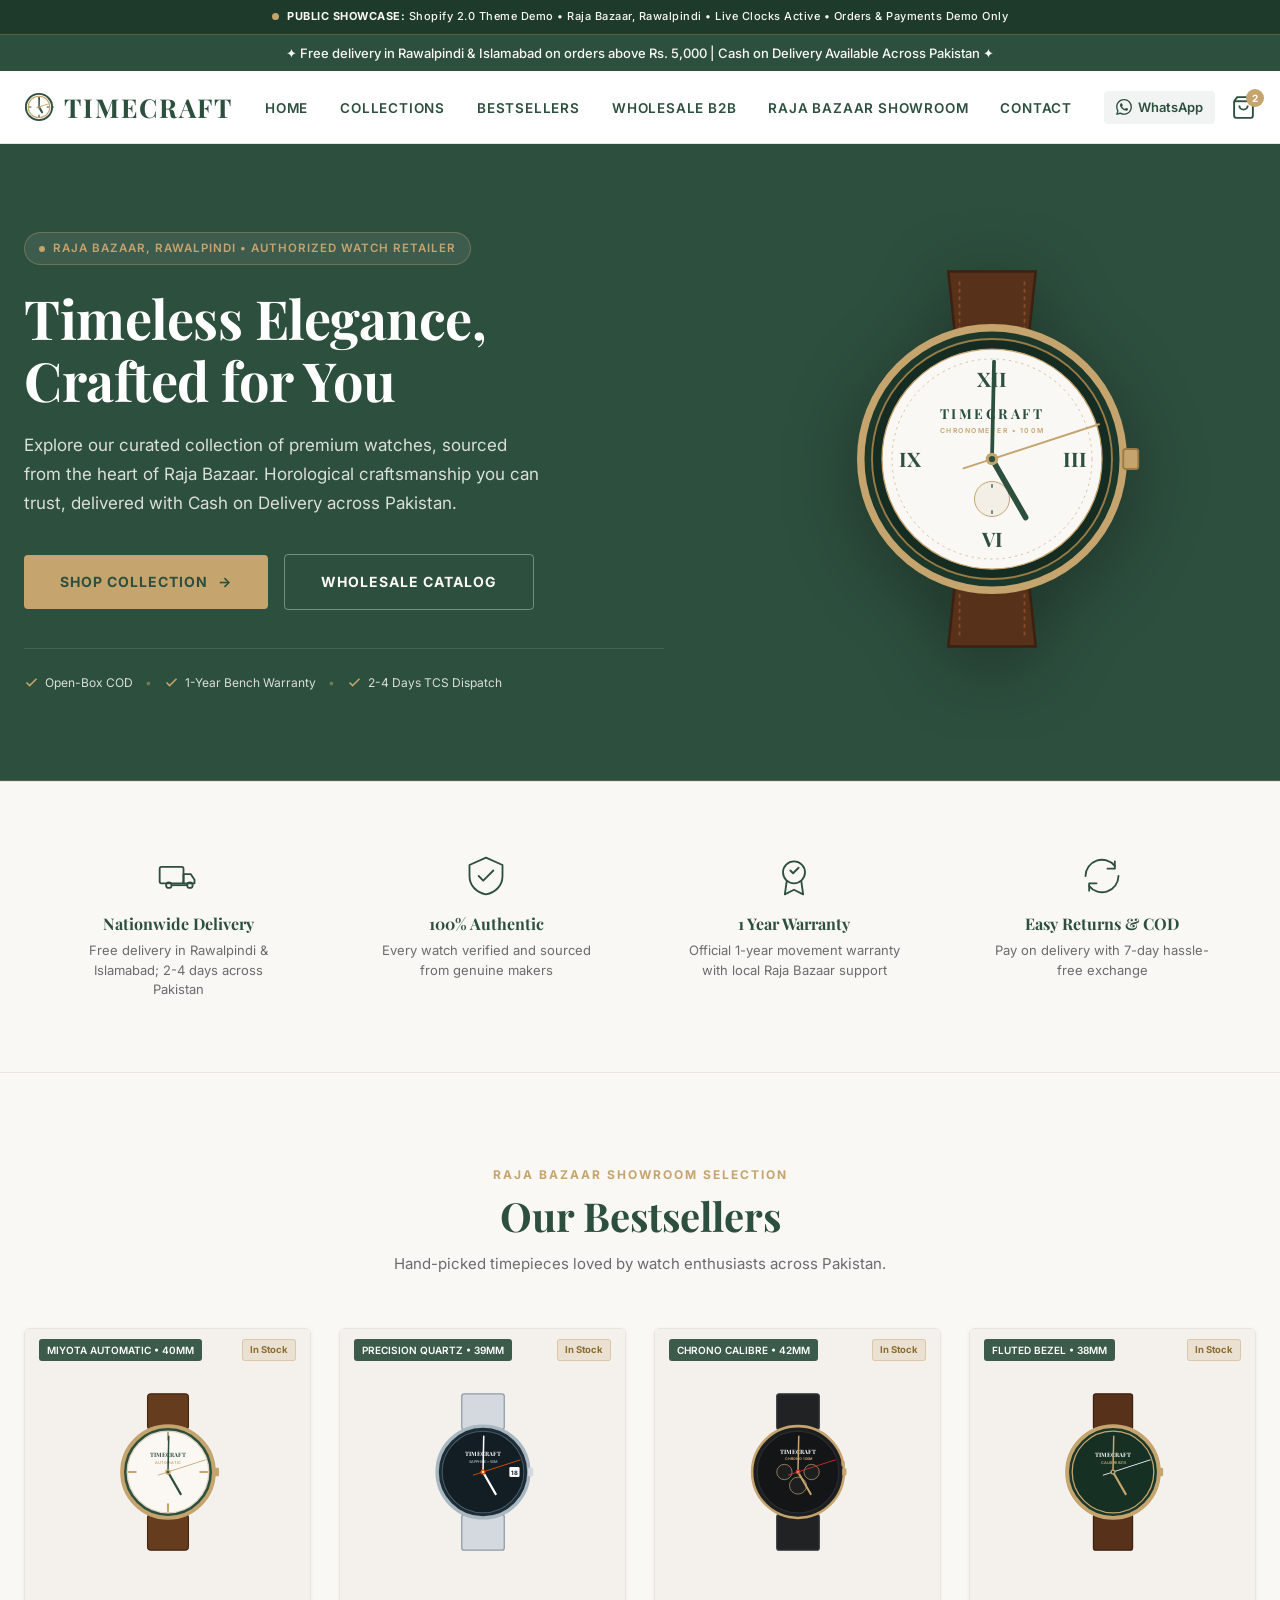
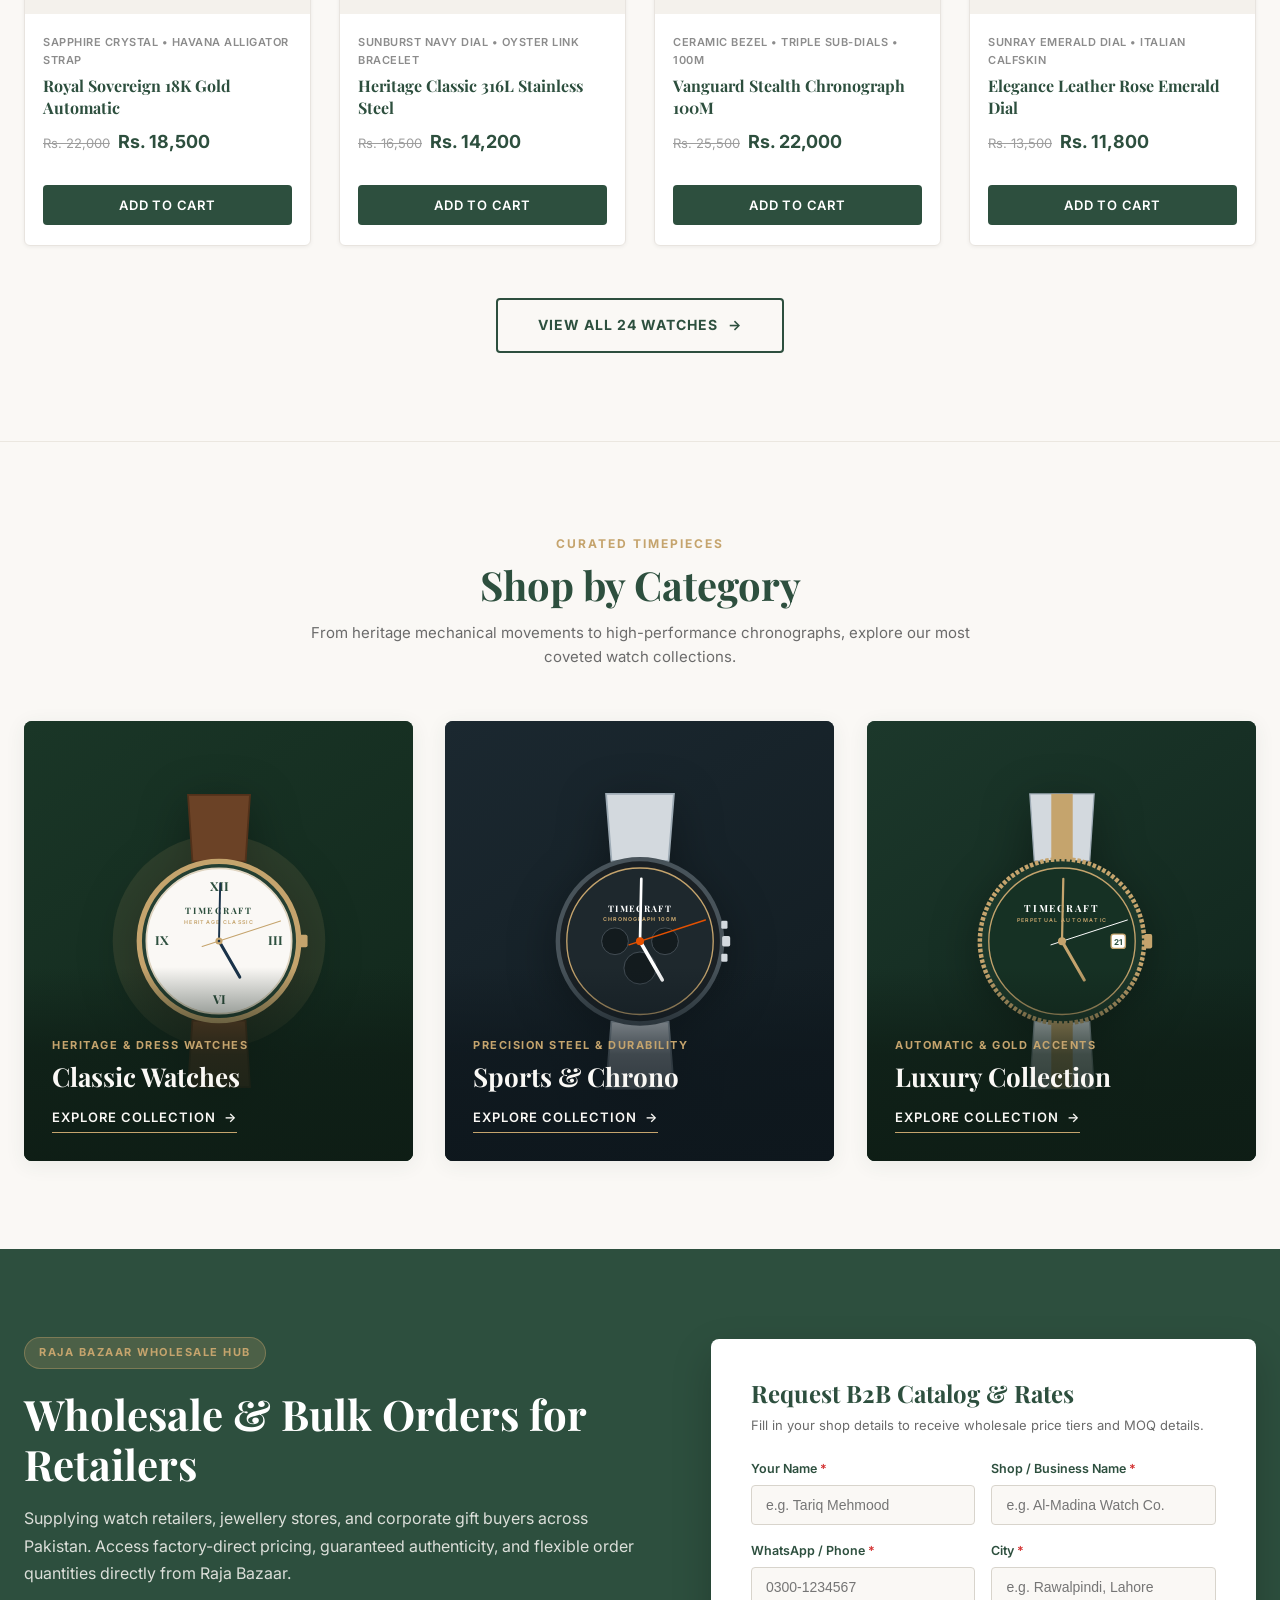
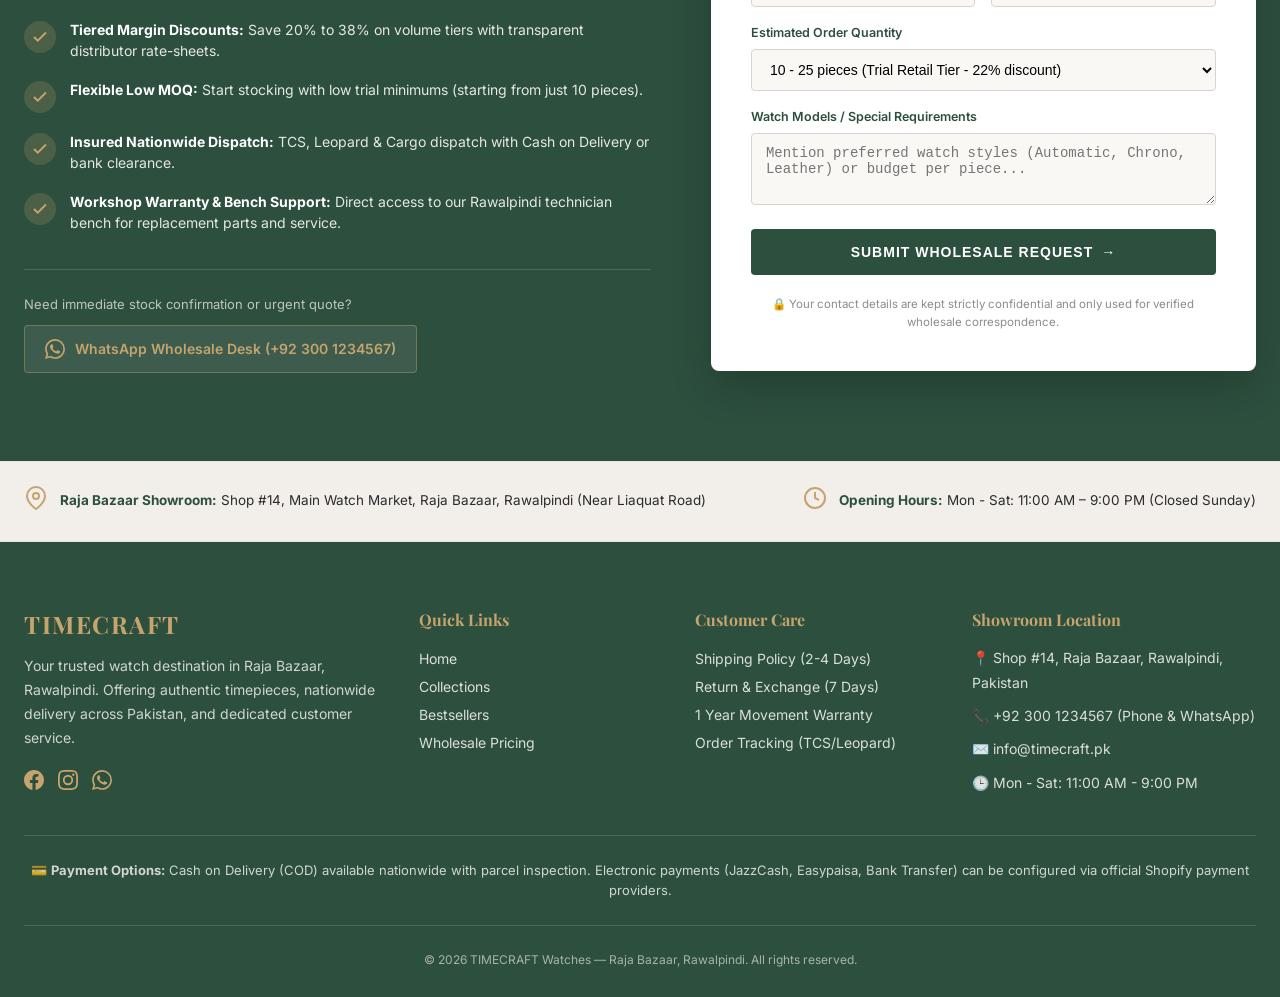
==== demo-preview/index.html @ eb9e03d9 "feat: TimeCraft Watches Shopify Online Store 2.0 Theme and Public Showcase" ====
<!DOCTYPE html>
<html class="no-js" lang="en">
<head>
  <meta charset="utf-8">
  <meta name="viewport" content="width=device-width, initial-scale=1.0, maximum-scale=5.0">
  <script>document.documentElement.classList.replace('no-js', 'js');</script>
    <title>TIMECRAFT Watches — Shopify Storefront Showcase</title>
  <meta name="description" content="Shopify Online Store 2.0 theme demo for TIMECRAFT Watches, Raja Bazaar, Rawalpindi. Features synchronized live Rawalpindi analog clocks, wholesale ordering, and responsive editorial layout.">
  
  <!-- Open Graph / LinkedIn / Facebook -->
  <meta property="og:type" content="website">
  <meta property="og:title" content="TIMECRAFT Watches — Shopify Storefront Demo">
  <meta property="og:description" content="Minimal, classic Shopify theme built for Raja Bazaar Rawalpindi watch retail with live synchronized clocks and wholesale ordering.">
  <meta property="og:image" content="assets/og-image.png">
  
  <!-- Twitter Card -->
  <meta name="twitter:card" content="summary_large_image">
  <meta name="twitter:title" content="TIMECRAFT Watches — Shopify Storefront Demo">
  <meta name="twitter:description" content="Explore the TIMECRAFT watch store demo featuring live synchronized Asia/Karachi clocks, responsive editorial layout, and Online Store 2.0 architecture.">
  <meta name="twitter:image" content="assets/og-image.png">
  <meta name="theme-color" content="#2D4F3E">

  <!-- Google Fonts: Playfair Display + Inter -->
  <link rel="preconnect" href="https://fonts.googleapis.com">
  <link rel="preconnect" href="https://fonts.gstatic.com" crossorigin>
  <link href="https://fonts.googleapis.com/css2?family=Playfair+Display:ital,wght@0,400;0,600;0,700;1,400&family=Inter:wght@300;400;500;600;700&display=swap" rel="stylesheet">

  <!-- Theme Stylesheet -->
  <link rel="stylesheet" href="assets/theme.css">

  <style>
    /* In-page styling polish for maximum customer confidence and zero clipping */
    :root {
      --color-bg: #FAF8F5;
      --color-primary: #2D4F3E;
      --color-primary-dark: #1E3A2B;
      --color-accent: #C5A46D;
      --color-accent-light: #E0C99E;
      --color-text: #2C2C2C;
      --color-text-light: #6B6B6B;
      --color-white: #FFFFFF;
      --color-border: #E8E4DF;
    }

    body {
      background-color: var(--color-bg);
      color: var(--color-text);
      font-family: 'Inter', sans-serif;
      margin: 0;
      padding: 0;
      overflow-x: hidden;
    }

    /* Interactive Cart Toast Notification */
    .cart-toast {
      position: fixed;
      bottom: 24px;
      right: 24px;
      background: #FFFFFF;
      border: 1px solid var(--color-border);
      border-left: 4px solid var(--color-accent);
      border-radius: 8px;
      padding: 16px 20px;
      box-shadow: 0 12px 36px rgba(0, 0, 0, 0.15);
      z-index: 3000;
      display: flex;
      align-items: center;
      gap: 16px;
      transform: translateY(120%);
      opacity: 0;
      transition: all 0.35s cubic-bezier(0.16, 1, 0.3, 1);
      max-width: 380px;
    }
    .cart-toast.is-active {
      transform: translateY(0);
      opacity: 1;
    }
    .cart-toast__icon {
      width: 36px;
      height: 36px;
      border-radius: 50%;
      background: rgba(45, 79, 62, 0.1);
      color: var(--color-primary);
      display: flex;
      align-items: center;
      justify-content: center;
      flex-shrink: 0;
    }
    .cart-toast__content {
      flex: 1;
    }
    .cart-toast__title {
      font-size: 13.5px;
      font-weight: 700;
      color: var(--color-primary);
      margin: 0 0 2px;
    }
    .cart-toast__desc {
      font-size: 12px;
      color: var(--color-text-light);
      margin: 0;
    }
    .cart-toast__btn {
      background: var(--color-primary);
      color: #fff;
      font-size: 11px;
      font-weight: 700;
      text-transform: uppercase;
      letter-spacing: 0.5px;
      padding: 8px 12px;
      border-radius: 4px;
      text-decoration: none;
      white-space: nowrap;
    }

    /* Showroom highlight banner */
    .showroom-strip {
      background: #F2EFEB;
      border-top: 1px solid var(--color-border);
      border-bottom: 1px solid var(--color-border);
      padding: 24px;
      font-size: 13.5px;
      color: var(--color-text);
    }
    .showroom-strip__inner {
      max-width: 1320px;
      margin: 0 auto;
      display: flex;
      align-items: center;
      justify-content: space-between;
      flex-wrap: wrap;
      gap: 16px;
    }
    .showroom-strip__col {
      display: flex;
      align-items: center;
      gap: 12px;
    }
    .showroom-strip__icon {
      color: var(--color-accent);
      flex-shrink: 0;
    }
  </style>
</head>
<body>
  <!-- Public Demo Banner -->
  <div style="background: #1E3A2B; color: #FAF8F5; border-bottom: 1px solid rgba(197, 164, 109, 0.35); padding: 8px 16px; font-size: 11px; font-weight: 500; text-align: center; letter-spacing: 0.5px; display: flex; align-items: center; justify-content: center; gap: 8px; z-index: 1001; position: relative;">
    <span style="display: inline-block; width: 7px; height: 7px; border-radius: 50%; background: #C5A46D;"></span>
    <span><strong>PUBLIC SHOWCASE:</strong> Shopify 2.0 Theme Demo • Raja Bazaar, Rawalpindi • Live Clocks Active • Orders &amp; Payments Demo Only</span>
  </div>


  <!-- Announcement Bar Section -->
  <div class="announcement-bar" role="region" aria-label="Announcement" style="background-color: #2D4F3E; color: #FAF8F5;">
    <div class="container announcement-bar__container" style="display: flex; justify-content: center; align-items: center; position: relative;">
      <p class="announcement-bar__text" style="margin: 0; font-size: 13px; font-weight: 500;">
        ✦ Free delivery in Rawalpindi & Islamabad on orders above Rs. 5,000 | Cash on Delivery Available Across Pakistan ✦
      </p>
    </div>
  </div>

  <!-- Header Section -->
  <header class="header-section" style="position: sticky; top: 0; z-index: 1000; background: #FFFFFF; border-bottom: 1px solid #E8E4DF;">
    <div class="header-inner" style="max-width: 1320px; margin: 0 auto; padding: 0 24px; display: flex; align-items: center; justify-content: space-between; height: 72px;">
      
      <!-- Hamburger Menu for mobile -->
      <button class="header-hamburger" aria-label="Open menu" onclick="document.getElementById('mobile-nav-drawer').classList.add('active'); document.getElementById('mobile-nav-overlay').classList.add('active');" style="background: none; border: none; cursor: pointer; color: #2D4F3E; display: none;">
        <svg xmlns="http://www.w3.org/2000/svg" fill="none" viewBox="0 0 24 24" stroke="currentColor" stroke-width="2" style="width: 26px; height: 26px;">
          <path stroke-linecap="round" stroke-linejoin="round" d="M4 6h16M4 12h16M4 18h16"/>
        </svg>
      </button>

      <!-- Logo with watch icon (Rawalpindi live analog clock) -->
      <div class="header-logo">
        <a href="#" style="display: flex; align-items: center; gap: 10px; text-decoration: none; color: #2D4F3E;">
          <svg class="header-clock-emblem" data-header-clock data-live-clock="svg" data-clock-pivot="16 16" xmlns="http://www.w3.org/2000/svg" viewBox="0 0 32 32" fill="none" style="width: 30px; height: 30px;" aria-label="Rawalpindi Live Clock" role="img">
            <circle cx="16" cy="16" r="14" stroke="#2D4F3E" stroke-width="2"/>
            <circle cx="16" cy="16" r="11.5" stroke="#C5A46D" stroke-width="1.2"/>
            <path d="M30 14.8v2.4h1a0.4 0.4 0 0 0 0.4-0.4v-1.6a0.4 0.4 0 0 0-0.4-0.4h-1z" fill="#2D4F3E"/>
            <!-- Cardinal ticks -->
            <line x1="16" y1="5.6" x2="16" y2="7.4" stroke="#2D4F3E" stroke-width="1.2" stroke-linecap="round"/>
            <line x1="24.6" y1="16" x2="26.4" y2="16" stroke="#2D4F3E" stroke-width="1.2" stroke-linecap="round"/>
            <line x1="16" y1="24.6" x2="16" y2="26.4" stroke="#2D4F3E" stroke-width="1.2" stroke-linecap="round"/>
            <line x1="5.6" y1="16" x2="7.4" y2="16" stroke="#2D4F3E" stroke-width="1.2" stroke-linecap="round"/>
            <!-- Moving Hands: 12 o'clock default, updated dynamically to Asia/Karachi time -->
            <line class="clock-hand clock-hand--hour" x1="16" y1="16" x2="16" y2="9.5" stroke="#2D4F3E" stroke-width="2.2" stroke-linecap="round" transform="rotate(0 16 16)"/>
            <line class="clock-hand clock-hand--minute" x1="16" y1="16" x2="16" y2="6.8" stroke="#2D4F3E" stroke-width="1.6" stroke-linecap="round" transform="rotate(0 16 16)"/>
            <line class="clock-hand clock-hand--second" x1="16" y1="18.5" x2="16" y2="5.5" stroke="#C5A46D" stroke-width="0.9" stroke-linecap="round" transform="rotate(0 16 16)"/>
            <circle cx="16" cy="16" r="1.6" fill="#C5A46D"/>
            <circle cx="16" cy="16" r="0.75" fill="#2D4F3E"/>
          </svg>
          <span style="font-family: 'Playfair Display', serif; font-size: 26px; font-weight: 700; letter-spacing: 2px;">TIMECRAFT</span>
        </a>
      </div>

      <!-- Desktop Nav Links -->
      <nav>
        <ul class="header-nav" style="display: flex; gap: 32px; list-style: none; margin: 0; padding: 0;">
          <li><a href="#" style="text-decoration: none; color: #2D4F3E; font-weight: 600; font-size: 13.5px; text-transform: uppercase; letter-spacing: 0.8px;">Home</a></li>
          <li><a href="#categories" style="text-decoration: none; color: #2D4F3E; font-weight: 600; font-size: 13.5px; text-transform: uppercase; letter-spacing: 0.8px;">Collections</a></li>
          <li><a href="#featured" style="text-decoration: none; color: #2D4F3E; font-weight: 600; font-size: 13.5px; text-transform: uppercase; letter-spacing: 0.8px;">Bestsellers</a></li>
          <li><a href="#wholesale" style="text-decoration: none; color: #2D4F3E; font-weight: 600; font-size: 13.5px; text-transform: uppercase; letter-spacing: 0.8px;">Wholesale B2B</a></li>
          <li><a href="#showroom" style="text-decoration: none; color: #2D4F3E; font-weight: 600; font-size: 13.5px; text-transform: uppercase; letter-spacing: 0.8px;">Raja Bazaar Showroom</a></li>
          <li><a href="#footer" style="text-decoration: none; color: #2D4F3E; font-weight: 600; font-size: 13.5px; text-transform: uppercase; letter-spacing: 0.8px;">Contact</a></li>
        </ul>
      </nav>

      <!-- Cart Icon -->
      <div class="header-actions" style="display: flex; align-items: center; gap: 16px;">
        <a href="https://wa.me/923001234567?text=Hi%20TimeCraft%2C%20I%20have%20an%20inquiry%20regarding%20watches" target="_blank" rel="noopener" class="header-wa-link" style="display: inline-flex; align-items: center; gap: 6px; font-size: 13px; font-weight: 600; color: #2D4F3E; text-decoration: none; padding: 6px 12px; border-radius: 4px; background: rgba(45, 79, 62, 0.06);">
          <svg width="16" height="16" viewBox="0 0 24 24" fill="currentColor"><path d="M17.472 14.382c-.297-.149-1.758-.867-2.03-.967-.273-.099-.471-.148-.67.15-.197.297-.767.966-.94 1.164-.173.199-.347.223-.644.075-.297-.15-1.255-.463-2.39-1.475-.883-.788-1.48-1.761-1.653-2.059-.173-.297-.018-.458.13-.606.134-.133.298-.347.446-.52.149-.174.198-.298.298-.497.099-.198.05-.371-.025-.52-.075-.149-.669-1.612-.916-2.207-.242-.579-.487-.5-.669-.51-.173-.008-.371-.01-.57-.01-.198 0-.52.074-.792.372-.272.297-1.04 1.016-1.04 2.479 0 1.462 1.065 2.875 1.213 3.074.149.198 2.096 3.2 5.077 4.487.709.306 1.262.489 1.694.625.712.227 1.36.195 1.871.118.571-.085 1.758-.719 2.006-1.413.248-.694.248-1.289.173-1.413-.074-.124-.272-.198-.57-.347m-5.421 7.403h-.004a9.87 9.87 0 01-5.031-1.378l-.361-.214-3.741.982.998-3.648-.235-.374a9.86 9.86 0 01-1.51-5.26c.001-5.45 4.436-9.884 9.888-9.884 2.64 0 5.122 1.03 6.988 2.898a9.825 9.825 0 012.893 6.994c-.003 5.45-4.437 9.884-9.885 9.884m8.413-18.297A11.815 11.815 0 0012.05 0C5.495 0 .16 5.335.157 11.892c0 2.096.547 4.142 1.588 5.945L.057 24l6.305-1.654a11.882 11.882 0 005.683 1.448h.005c6.554 0 11.89-5.335 11.893-11.893a11.821 11.821 0 00-3.48-8.413z"/></svg>
          <span>WhatsApp</span>
        </a>

        <a href="#cart" class="header-cart" aria-label="Cart" style="position: relative; color: #2D4F3E; text-decoration: none; display: flex; align-items: center;">
          <svg xmlns="http://www.w3.org/2000/svg" fill="none" viewBox="0 0 24 24" stroke="currentColor" stroke-width="1.8" style="width: 25px; height: 25px;">
            <path stroke-linecap="round" stroke-linejoin="round" d="M6 2L3 6v14a2 2 0 002 2h14a2 2 0 002-2V6l-3-4z"/>
            <line x1="3" y1="6" x2="21" y2="6"/>
            <path d="M16 10a4 4 0 01-8 0"/>
          </svg>
          <span class="cart-count" id="header-cart-count" style="position: absolute; top: -6px; right: -8px; background: #C5A46D; color: #fff; font-family: 'Inter', sans-serif; font-size: 10px; font-weight: 700; width: 18px; height: 18px; border-radius: 50%; display: flex; align-items: center; justify-content: center;">2</span>
        </a>
      </div>
    </div>
  </header>

  <!-- Mobile Slide-in Nav Drawer -->
  <div class="mobile-nav-overlay" id="mobile-nav-overlay" onclick="this.classList.remove('active'); document.getElementById('mobile-nav-drawer').classList.remove('active');" style="display: none; position: fixed; inset: 0; background: rgba(0,0,0,0.45); z-index: 2000;"></div>
  
  <nav class="mobile-nav" id="mobile-nav-drawer" style="position: fixed; top: 0; left: 0; width: 310px; max-width: 85vw; height: 100%; background: #FFFFFF; z-index: 2001; transform: translateX(-100%); transition: transform 0.35s ease; display: flex; flex-direction: column;">
    <div style="display: flex; align-items: center; justify-content: space-between; padding: 22px 24px; border-bottom: 1px solid #E8E4DF;">
      <span style="font-family: 'Playfair Display', serif; font-size: 22px; font-weight: 700; color: #2D4F3E; letter-spacing: 1.5px;">TIMECRAFT</span>
      <button onclick="document.getElementById('mobile-nav-drawer').classList.remove('active'); document.getElementById('mobile-nav-overlay').classList.remove('active');" style="background: none; border: none; cursor: pointer; color: #2D4F3E; padding: 4px;" aria-label="Close menu">
        <svg xmlns="http://www.w3.org/2000/svg" fill="none" viewBox="0 0 24 24" stroke="currentColor" stroke-width="2" style="width: 22px; height: 22px;">
          <path stroke-linecap="round" stroke-linejoin="round" d="M6 18L18 6M6 6l12 12"/>
        </svg>
      </button>
    </div>
    <ul style="list-style: none; margin: 0; padding: 16px 0; overflow-y: auto;">
      <li style="border-bottom: 1px solid #F0ECE6;"><a href="#" style="display: block; padding: 16px 24px; font-size: 15px; font-weight: 600; color: #2D4F3E; text-decoration: none; text-transform: uppercase;">Home</a></li>
      <li style="border-bottom: 1px solid #F0ECE6;"><a href="#categories" style="display: block; padding: 16px 24px; font-size: 15px; font-weight: 600; color: #2D4F3E; text-decoration: none; text-transform: uppercase;" onclick="document.getElementById('mobile-nav-drawer').classList.remove('active'); document.getElementById('mobile-nav-overlay').classList.remove('active');">Collections</a></li>
      <li style="border-bottom: 1px solid #F0ECE6;"><a href="#featured" style="display: block; padding: 16px 24px; font-size: 15px; font-weight: 600; color: #2D4F3E; text-decoration: none; text-transform: uppercase;" onclick="document.getElementById('mobile-nav-drawer').classList.remove('active'); document.getElementById('mobile-nav-overlay').classList.remove('active');">Bestsellers</a></li>
      <li style="border-bottom: 1px solid #F0ECE6;"><a href="#wholesale" style="display: block; padding: 16px 24px; font-size: 15px; font-weight: 600; color: #2D4F3E; text-decoration: none; text-transform: uppercase;" onclick="document.getElementById('mobile-nav-drawer').classList.remove('active'); document.getElementById('mobile-nav-overlay').classList.remove('active');">Wholesale B2B</a></li>
      <li style="border-bottom: 1px solid #F0ECE6;"><a href="#showroom" style="display: block; padding: 16px 24px; font-size: 15px; font-weight: 600; color: #2D4F3E; text-decoration: none; text-transform: uppercase;" onclick="document.getElementById('mobile-nav-drawer').classList.remove('active'); document.getElementById('mobile-nav-overlay').classList.remove('active');">Raja Bazaar Showroom</a></li>
      <li><a href="#footer" style="display: block; padding: 16px 24px; font-size: 15px; font-weight: 600; color: #2D4F3E; text-decoration: none; text-transform: uppercase;" onclick="document.getElementById('mobile-nav-drawer').classList.remove('active'); document.getElementById('mobile-nav-overlay').classList.remove('active');">Contact & Location</a></li>
    </ul>
    <div style="margin-top: auto; padding: 24px; background: #FAF8F5; border-top: 1px solid #E8E4DF; font-size: 13px; color: #6B6B6B;">
      <p style="margin: 0 0 8px; font-weight: 600; color: #2D4F3E;">📍 Raja Bazaar, Rawalpindi</p>
      <p style="margin: 0;">Mon - Sat: 11:00 AM - 9:00 PM</p>
    </div>
  </nav>

  <!-- Hero Section -->
  <section class="hero-section" style="background-color: #2D4F3E; color: #FFFFFF; position: relative; overflow: hidden; border-bottom: 1px solid rgba(197, 164, 109, 0.25);">
    <div class="hero-inner" style="max-width: 1320px; margin: 0 auto; padding: 88px 24px; display: flex; align-items: center; gap: 64px;">
      
      <!-- Text Content Column -->
      <div class="hero-text" style="flex: 1.15; min-width: 0;">
        <div class="hero-eyebrow" style="display: inline-flex; align-items: center; gap: 8px; background: rgba(255, 255, 255, 0.08); border: 1px solid rgba(197, 164, 109, 0.35); color: #C5A46D; font-size: 11.5px; font-weight: 600; letter-spacing: 1px; text-transform: uppercase; padding: 6px 14px; border-radius: 20px; margin-bottom: 22px;">
          <span style="width: 6px; height: 6px; border-radius: 50%; background-color: #C5A46D;"></span>
          <span>Raja Bazaar, Rawalpindi &bull; Authorized Watch Retailer</span>
        </div>

        <h1 class="hero-heading" style="font-family: 'Playfair Display', serif; font-size: 54px; font-weight: 700; line-height: 1.15; margin: 0 0 20px; color: #FFFFFF; letter-spacing: -0.5px;">
          Timeless Elegance, Crafted for You
        </h1>
        
        <p class="hero-subheading" style="font-family: 'Inter', sans-serif; font-size: 17px; line-height: 1.7; color: rgba(250, 248, 245, 0.85); margin: 0 0 36px; max-width: 520px;">
          Explore our curated collection of premium watches, sourced from the heart of Raja Bazaar. Horological craftsmanship you can trust, delivered with Cash on Delivery across Pakistan.
        </p>

        <div class="hero-actions" style="display: flex; align-items: center; gap: 16px; margin-bottom: 38px; flex-wrap: wrap;">
          <a href="#featured" class="hero-btn hero-btn--primary" style="display: inline-flex; align-items: center; justify-content: center; gap: 10px; background-color: #C5A46D; color: #2D4F3E; font-size: 14px; font-weight: 700; text-transform: uppercase; letter-spacing: 1px; padding: 16px 36px; border-radius: 4px; text-decoration: none;">
            <span>Shop Collection</span>
            <span>&rarr;</span>
          </a>
          <a href="#wholesale" class="hero-btn hero-btn--secondary" style="display: inline-flex; align-items: center; justify-content: center; gap: 10px; background: transparent; border: 1.5px solid rgba(255, 255, 255, 0.35); color: #FAF8F5; font-size: 14px; font-weight: 700; text-transform: uppercase; letter-spacing: 1px; padding: 16px 36px; border-radius: 4px; text-decoration: none;">
            <span>Wholesale Catalog</span>
          </a>
        </div>

        <div class="hero-trust-bar" style="display: flex; align-items: center; gap: 12px; padding-top: 24px; border-top: 1px solid rgba(255, 255, 255, 0.12); font-size: 12px; color: rgba(250, 248, 245, 0.75); flex-wrap: wrap;">
          <div style="display: inline-flex; align-items: center; gap: 6px; color: rgba(250, 248, 245, 0.85);">
            <svg width="15" height="15" viewBox="0 0 24 24" fill="none" stroke="#C5A46D" stroke-width="2.5"><polyline points="20 6 9 17 4 12"/></svg>
            <span>Open-Box COD</span>
          </div>
          <span style="color: rgba(197, 164, 109, 0.5);">&bull;</span>
          <div style="display: inline-flex; align-items: center; gap: 6px; color: rgba(250, 248, 245, 0.85);">
            <svg width="15" height="15" viewBox="0 0 24 24" fill="none" stroke="#C5A46D" stroke-width="2.5"><polyline points="20 6 9 17 4 12"/></svg>
            <span>1-Year Bench Warranty</span>
          </div>
          <span style="color: rgba(197, 164, 109, 0.5);">&bull;</span>
          <div style="display: inline-flex; align-items: center; gap: 6px; color: rgba(250, 248, 245, 0.85);">
            <svg width="15" height="15" viewBox="0 0 24 24" fill="none" stroke="#C5A46D" stroke-width="2.5"><polyline points="20 6 9 17 4 12"/></svg>
            <span>2-4 Days TCS Dispatch</span>
          </div>
        </div>
      </div>

      <!-- Hero Vector Watch Artwork with Restrained Smooth Motion -->
      <div class="hero-media" style="flex: 0.95; display: flex; align-items: center; justify-content: center;">
        <div class="hero-watch-placeholder" style="width: 100%; max-width: 400px; aspect-ratio: 1 / 1;">
          <svg viewBox="0 0 320 320" fill="none" xmlns="http://www.w3.org/2000/svg" class="hero-watch-svg" style="width: 100%; height: 100%; filter: drop-shadow(0 16px 36px rgba(0, 0, 0, 0.35));" data-live-clock="svg" data-clock-pivot="160 160" aria-label="TIMECRAFT Live Hero Watch">
            <circle cx="160" cy="160" r="130" fill="url(#hero-ambient-glow)" opacity="0.2"/>

            <!-- Top Havana Leather Strap -->
            <path d="M125 10 L195 10 L188 75 L132 75 Z" fill="#58311B" stroke="#3D2010" stroke-width="2"/>
            <line x1="134" y1="18" x2="134" y2="70" stroke="#874B26" stroke-width="1.5" stroke-dasharray="3 3"/>
            <line x1="186" y1="18" x2="186" y2="70" stroke="#874B26" stroke-width="1.5" stroke-dasharray="3 3"/>

            <!-- Bottom Havana Leather Strap -->
            <path d="M132 245 L188 245 L195 310 L125 310 Z" fill="#58311B" stroke="#3D2010" stroke-width="2"/>
            <line x1="134" y1="250" x2="134" y2="302" stroke="#874B26" stroke-width="1.5" stroke-dasharray="3 3"/>
            <line x1="186" y1="250" x2="186" y2="302" stroke="#874B26" stroke-width="1.5" stroke-dasharray="3 3"/>

            <!-- 18K Yellow Gold Watch Case -->
            <circle cx="160" cy="160" r="105" fill="#1C382B" stroke="#C5A46D" stroke-width="6"/>
            <circle cx="160" cy="160" r="96" fill="#152C22" stroke="#9A7B45" stroke-width="1.5"/>

            <!-- Warm Off-White / Parchment Sunburst Dial -->
            <circle cx="160" cy="160" r="88" fill="#FAF8F5" stroke="#C5A46D" stroke-width="1"/>

            <!-- Railway Minute Track -->
            <circle cx="160" cy="160" r="80" stroke="#C5A46D" stroke-width="0.8" stroke-dasharray="2 3" opacity="0.6"/>

            <!-- Roman Numerals -->
            <text x="160" y="102" text-anchor="middle" fill="#2D4F3E" font-family="'Playfair Display', serif" font-size="16" font-weight="700">XII</text>
            <text x="226" y="166" text-anchor="middle" fill="#2D4F3E" font-family="'Playfair Display', serif" font-size="16" font-weight="700">III</text>
            <text x="160" y="230" text-anchor="middle" fill="#2D4F3E" font-family="'Playfair Display', serif" font-size="16" font-weight="700">VI</text>
            <text x="94" y="166" text-anchor="middle" fill="#2D4F3E" font-family="'Playfair Display', serif" font-size="16" font-weight="700">IX</text>

            <!-- Brand Signet on Dial -->
            <text x="160" y="128" text-anchor="middle" fill="#2D4F3E" font-family="'Playfair Display', serif" font-size="11" font-weight="700" letter-spacing="2">TIMECRAFT</text>
            <text x="160" y="139" text-anchor="middle" fill="#C5A46D" font-family="'Inter', sans-serif" font-size="5.5" font-weight="600" letter-spacing="1.2">CHRONOMETER • 100M</text>

            <!-- Small Seconds Sub-dial -->
            <circle cx="160" cy="192" r="14" fill="#F4EFE6" stroke="#C5A46D" stroke-width="0.8"/>
            <line x1="160" y1="180" x2="160" y2="183" stroke="#2D4F3E" stroke-width="1"/>
            <line x1="160" y1="201" x2="160" y2="204" stroke="#2D4F3E" stroke-width="1"/>

            <!-- Live Rotating Hands (Asia/Karachi Rawalpindi time) -->
            <line class="clock-hand clock-hand--hour" x1="160" y1="160" x2="160" y2="106" stroke="#2D4F3E" stroke-width="4.5" stroke-linecap="round" transform="rotate(0 160 160)"/>
            <line class="clock-hand clock-hand--minute" x1="160" y1="160" x2="160" y2="82" stroke="#2D4F3E" stroke-width="3" stroke-linecap="round" transform="rotate(0 160 160)"/>
            <line class="clock-hand clock-hand--second" x1="160" y1="184" x2="160" y2="70" stroke="#C5A46D" stroke-width="1.5" stroke-linecap="round" transform="rotate(0 160 160)"/>

            <!-- Center Jewel Pin -->
            <circle cx="160" cy="160" r="5" fill="#C5A46D"/>
            <circle cx="160" cy="160" r="2.5" fill="#2D4F3E"/>

            <!-- Fluted Winding Crown -->
            <rect x="265" y="152" width="12" height="16" rx="2" fill="#C5A46D" stroke="#9A7B45" stroke-width="1.5"/>

            <defs>
              <radialGradient id="hero-ambient-glow" cx="50%" cy="50%" r="50%">
                <stop offset="0%" stop-color="#C5A46D"/>
                <stop offset="100%" stop-color="#2D4F3E" stop-opacity="0"/>
              </radialGradient>
            </defs>
          </svg>
        </div>
      </div>

    </div>
  </section>

  <!-- Benefits Row Section -->
  <section class="benefits-section reveal-on-scroll" style="background: #FAF8F5; padding: 48px 24px; border-top: 1px solid #E8E4DF; border-bottom: 1px solid #E8E4DF;">
    <div class="benefits-grid reveal-stagger-parent" style="max-width: 1320px; margin: 0 auto; display: grid; grid-template-columns: repeat(4, 1fr); gap: 0;">
      
      <!-- Benefit 1 -->
      <div class="benefit-item reveal-stagger-child" style="display: flex; flex-direction: column; align-items: center; text-align: center; padding: 24px 20px; position: relative;">
        <div class="benefit-icon" style="width: 44px; height: 44px; margin-bottom: 16px; color: #2D4F3E;">
          <svg xmlns="http://www.w3.org/2000/svg" fill="none" viewBox="0 0 48 48" stroke="currentColor" stroke-width="2" style="width: 100%; height: 100%;">
            <rect x="4" y="14" width="26" height="18" rx="2" stroke-linecap="round"/>
            <path stroke-linecap="round" stroke-linejoin="round" d="M30 22h8l4 6v4h-12V22z"/>
            <circle cx="14" cy="34" r="3"/>
            <circle cx="37" cy="34" r="3"/>
            <line x1="17" y1="34" x2="34" y2="34"/>
          </svg>
        </div>
        <h3 class="benefit-title" style="font-family: 'Playfair Display', serif; font-size: 16px; font-weight: 700; color: #2D4F3E; margin: 0 0 8px;">Nationwide Delivery</h3>
        <p class="benefit-desc" style="font-family: 'Inter', sans-serif; font-size: 13px; color: #6B6B6B; line-height: 1.5; margin: 0; max-width: 220px;">Free delivery in Rawalpindi & Islamabad; 2-4 days across Pakistan</p>
      </div>

      <!-- Benefit 2 -->
      <div class="benefit-item reveal-stagger-child" style="display: flex; flex-direction: column; align-items: center; text-align: center; padding: 24px 20px; position: relative;">
        <div class="benefit-icon" style="width: 44px; height: 44px; margin-bottom: 16px; color: #2D4F3E;">
          <svg xmlns="http://www.w3.org/2000/svg" fill="none" viewBox="0 0 48 48" stroke="currentColor" stroke-width="2" style="width: 100%; height: 100%;">
            <path stroke-linecap="round" stroke-linejoin="round" d="M24 4L6 12v12c0 11 8 18 18 20 10-2 18-9 18-20V12L24 4z"/>
            <path stroke-linecap="round" stroke-linejoin="round" d="M16 24l5 5 11-11"/>
          </svg>
        </div>
        <h3 class="benefit-title" style="font-family: 'Playfair Display', serif; font-size: 16px; font-weight: 700; color: #2D4F3E; margin: 0 0 8px;">100% Authentic</h3>
        <p class="benefit-desc" style="font-family: 'Inter', sans-serif; font-size: 13px; color: #6B6B6B; line-height: 1.5; margin: 0; max-width: 220px;">Every watch verified and sourced from genuine makers</p>
      </div>

      <!-- Benefit 3 -->
      <div class="benefit-item reveal-stagger-child" style="display: flex; flex-direction: column; align-items: center; text-align: center; padding: 24px 20px; position: relative;">
        <div class="benefit-icon" style="width: 44px; height: 44px; margin-bottom: 16px; color: #2D4F3E;">
          <svg xmlns="http://www.w3.org/2000/svg" fill="none" viewBox="0 0 48 48" stroke="currentColor" stroke-width="2" style="width: 100%; height: 100%;">
            <circle cx="24" cy="20" r="12"/>
            <path stroke-linecap="round" stroke-linejoin="round" d="M16 30l-2 14 10-5 10 5-2-14"/>
            <path stroke-linecap="round" stroke-linejoin="round" d="M20 18l3 3 6-6"/>
          </svg>
        </div>
        <h3 class="benefit-title" style="font-family: 'Playfair Display', serif; font-size: 16px; font-weight: 700; color: #2D4F3E; margin: 0 0 8px;">1 Year Warranty</h3>
        <p class="benefit-desc" style="font-family: 'Inter', sans-serif; font-size: 13px; color: #6B6B6B; line-height: 1.5; margin: 0; max-width: 220px;">Official 1-year movement warranty with local Raja Bazaar support</p>
      </div>

      <!-- Benefit 4 -->
      <div class="benefit-item reveal-stagger-child" style="display: flex; flex-direction: column; align-items: center; text-align: center; padding: 24px 20px; position: relative;">
        <div class="benefit-icon" style="width: 44px; height: 44px; margin-bottom: 16px; color: #2D4F3E;">
          <svg xmlns="http://www.w3.org/2000/svg" fill="none" viewBox="0 0 48 48" stroke="currentColor" stroke-width="2" style="width: 100%; height: 100%;">
            <path stroke-linecap="round" stroke-linejoin="round" d="M6 24a18 18 0 0132-11"/>
            <path stroke-linecap="round" stroke-linejoin="round" d="M42 24a18 18 0 01-32 11"/>
            <polyline points="38,8 38,16 30,16" stroke-linecap="round" stroke-linejoin="round"/>
            <polyline points="10,40 10,32 18,32" stroke-linecap="round" stroke-linejoin="round"/>
          </svg>
        </div>
        <h3 class="benefit-title" style="font-family: 'Playfair Display', serif; font-size: 16px; font-weight: 700; color: #2D4F3E; margin: 0 0 8px;">Easy Returns & COD</h3>
        <p class="benefit-desc" style="font-family: 'Inter', sans-serif; font-size: 13px; color: #6B6B6B; line-height: 1.5; margin: 0; max-width: 220px;">Pay on delivery with 7-day hassle-free exchange</p>
      </div>

    </div>
  </section>

  <!-- Featured Products Section ("Our Bestsellers") -->
  <section class="featured-section reveal-on-scroll" id="featured" style="background: #FAF8F5; padding: 88px 24px;">
    <div class="featured-inner" style="max-width: 1320px; margin: 0 auto;">
      
      <div class="featured-header" style="text-align: center; max-width: 640px; margin: 0 auto 52px;">
        <span class="featured-eyebrow" style="display: inline-block; font-size: 12px; font-weight: 700; text-transform: uppercase; letter-spacing: 2px; color: #C5A46D; margin-bottom: 8px;">Raja Bazaar Showroom Selection</span>
        <h2 class="featured-heading" style="font-family: 'Playfair Display', serif; font-size: 40px; font-weight: 700; color: #2D4F3E; margin: 0 0 12px;">Our Bestsellers</h2>
        <p class="featured-subtitle" style="font-family: 'Inter', sans-serif; font-size: 15px; color: #6B6B6B; margin: 0; line-height: 1.6;">
          Hand-picked timepieces loved by watch enthusiasts across Pakistan.
        </p>
      </div>

      <!-- 4-Column Product Grid -->
      <div class="featured-grid reveal-stagger-parent" style="display: grid; grid-template-columns: repeat(4, 1fr); gap: 28px;">
        
        <!-- Card 1 -->
        <div class="product-card reveal-stagger-child" style="background: #FFFFFF; border: 1px solid #E8E4DF; border-radius: 6px; overflow: hidden; display: flex; flex-direction: column; position: relative;">
          <div class="product-card__header-bar" style="display: flex; justify-content: space-between; padding: 10px 14px 6px; position: absolute; top: 0; left: 0; right: 0; z-index: 2;">
            <span class="product-card__badge" style="background: rgba(45, 79, 62, 0.92); color: #FFFFFF; font-size: 10px; font-weight: 600; padding: 3px 8px; border-radius: 3px; text-transform: uppercase;">Miyota Automatic • 40mm</span>
            <span class="product-card__stock-tag" style="background: rgba(197, 164, 109, 0.2); color: #8C6D32; border: 1px solid rgba(197, 164, 109, 0.4); font-size: 9.5px; font-weight: 700; padding: 2px 7px; border-radius: 3px;">In Stock</span>
          </div>
          <div class="product-card__media" style="width: 100%; aspect-ratio: 1/1; background: #F4F1EC; display: flex; align-items: center; justify-content: center; padding: 24px;">
            <svg viewBox="0 0 200 200" fill="none" xmlns="http://www.w3.org/2000/svg" class="watch-artwork-svg" style="width: 100%; max-width: 170px; height: auto;" data-live-clock="svg" data-clock-pivot="100 100" aria-label="Royal Sovereign Live Clock">
              <rect x="76" y="8" width="48" height="42" rx="4" fill="#653D1E" stroke="#462711" stroke-width="1.5"/>
              <rect x="76" y="150" width="48" height="42" rx="4" fill="#653D1E" stroke="#462711" stroke-width="1.5"/>
              <circle cx="100" cy="100" r="54" fill="#2D4F3E" stroke="#C5A46D" stroke-width="4.5"/>
              <circle cx="100" cy="100" r="48" fill="#FBF8F3" stroke="#E2D7C3" stroke-width="1.5"/>
              <line x1="100" y1="54" x2="100" y2="62" stroke="#C5A46D" stroke-width="2.5" stroke-linecap="round"/>
              <line x1="100" y1="138" x2="100" y2="146" stroke="#C5A46D" stroke-width="2.5" stroke-linecap="round"/>
              <line x1="54" y1="100" x2="62" y2="100" stroke="#C5A46D" stroke-width="2.5" stroke-linecap="round"/>
              <line x1="138" y1="100" x2="146" y2="100" stroke="#C5A46D" stroke-width="2.5" stroke-linecap="round"/>
              <text x="100" y="82" text-anchor="middle" fill="#2D4F3E" font-family="'Playfair Display', serif" font-size="7" font-weight="700">TIMECRAFT</text>
              <text x="100" y="90" text-anchor="middle" fill="#C5A46D" font-family="'Inter', sans-serif" font-size="4.5" font-weight="600">AUTOMATIC</text>
              <!-- Live Rotating Hands -->
              <line class="clock-hand clock-hand--hour" x1="100" y1="100" x2="100" y2="70" stroke="#2D4F3E" stroke-width="2.6" stroke-linecap="round" transform="rotate(0 100 100)"/>
              <line class="clock-hand clock-hand--minute" x1="100" y1="100" x2="100" y2="58" stroke="#2D4F3E" stroke-width="1.8" stroke-linecap="round" transform="rotate(0 100 100)"/>
              <line class="clock-hand clock-hand--second" x1="100" y1="112" x2="100" y2="54" stroke="#C5A46D" stroke-width="1.1" stroke-linecap="round" transform="rotate(0 100 100)"/>
              <circle cx="100" cy="100" r="3.2" fill="#C5A46D"/>
              <circle cx="100" cy="100" r="1.4" fill="#2D4F3E"/>
              <rect x="153" y="95" width="7" height="10" rx="1.5" fill="#C5A46D"/>
            </svg>
          </div>
          <div class="product-card__body" style="padding: 20px 18px; display: flex; flex-direction: column; flex: 1;">
            <div style="font-size: 11px; font-weight: 600; color: #8C8C8C; text-transform: uppercase; letter-spacing: 0.5px; margin-bottom: 6px;">Sapphire Crystal • Havana Alligator Strap</div>
            <h3 style="font-family: 'Playfair Display', serif; font-size: 16px; font-weight: 700; color: #2D4F3E; line-height: 1.35; margin: 0 0 10px; min-height: 42px;">Royal Sovereign 18K Gold Automatic</h3>
            <div style="display: flex; align-items: baseline; gap: 8px; margin-bottom: 16px;">
              <span style="font-size: 13px; color: #9E9E9E; text-decoration: line-through;">Rs. 22,000</span>
              <span style="font-size: 18px; font-weight: 700; color: #2D4F3E;">Rs. 18,500</span>
            </div>
            <button type="button" class="btn-primary product-card__btn" onclick="triggerCartToast('Royal Sovereign 18K Gold Automatic', 'Rs. 18,500')" style="width: 100%; background: #2D4F3E; color: #FFFFFF; font-size: 13px; font-weight: 600; text-transform: uppercase; letter-spacing: 0.8px; padding: 12px; border: none; border-radius: 4px; cursor: pointer;">Add to Cart</button>
          </div>
        </div>

        <!-- Card 2 -->
        <div class="product-card reveal-stagger-child" style="background: #FFFFFF; border: 1px solid #E8E4DF; border-radius: 6px; overflow: hidden; display: flex; flex-direction: column; position: relative;">
          <div class="product-card__header-bar" style="display: flex; justify-content: space-between; padding: 10px 14px 6px; position: absolute; top: 0; left: 0; right: 0; z-index: 2;">
            <span class="product-card__badge" style="background: rgba(45, 79, 62, 0.92); color: #FFFFFF; font-size: 10px; font-weight: 600; padding: 3px 8px; border-radius: 3px; text-transform: uppercase;">Precision Quartz • 39mm</span>
            <span class="product-card__stock-tag" style="background: rgba(197, 164, 109, 0.2); color: #8C6D32; border: 1px solid rgba(197, 164, 109, 0.4); font-size: 9.5px; font-weight: 700; padding: 2px 7px; border-radius: 3px;">In Stock</span>
          </div>
          <div class="product-card__media" style="width: 100%; aspect-ratio: 1/1; background: #F4F1EC; display: flex; align-items: center; justify-content: center; padding: 24px;">
            <svg viewBox="0 0 200 200" fill="none" xmlns="http://www.w3.org/2000/svg" class="watch-artwork-svg" style="width: 100%; max-width: 170px; height: auto;" data-live-clock="svg" data-clock-pivot="100 100" aria-label="Heritage Classic Live Clock">
              <rect x="75" y="8" width="50" height="42" rx="3" fill="#D3D9DE" stroke="#8E9DA8" stroke-width="1.5"/>
              <rect x="75" y="150" width="50" height="42" rx="3" fill="#D3D9DE" stroke="#8E9DA8" stroke-width="1.5"/>
              <circle cx="100" cy="100" r="54" fill="#1C2D37" stroke="#A9B7C1" stroke-width="4"/>
              <circle cx="100" cy="100" r="48" fill="#121D24" stroke="#485A66" stroke-width="1.2"/>
              <rect x="131" y="94" width="12" height="12" rx="1.5" fill="#FFFFFF"/>
              <text x="137" y="103" text-anchor="middle" fill="#121D24" font-family="'Inter', sans-serif" font-size="7" font-weight="700">18</text>
              <text x="100" y="81" text-anchor="middle" fill="#FFFFFF" font-family="'Playfair Display', serif" font-size="7" font-weight="700">TIMECRAFT</text>
              <text x="100" y="89" text-anchor="middle" fill="#A9B7C1" font-family="'Inter', sans-serif" font-size="4.5" font-weight="500">SAPPHIRE • 50M</text>
              <!-- Live Rotating Hands -->
              <line class="clock-hand clock-hand--hour" x1="100" y1="100" x2="100" y2="70" stroke="#FFFFFF" stroke-width="2.6" stroke-linecap="round" transform="rotate(0 100 100)"/>
              <line class="clock-hand clock-hand--minute" x1="100" y1="100" x2="100" y2="58" stroke="#FFFFFF" stroke-width="1.8" stroke-linecap="round" transform="rotate(0 100 100)"/>
              <line class="clock-hand clock-hand--second" x1="100" y1="112" x2="100" y2="54" stroke="#E65100" stroke-width="1.1" stroke-linecap="round" transform="rotate(0 100 100)"/>
              <circle cx="100" cy="100" r="3" fill="#E65100"/>
              <circle cx="100" cy="100" r="1.3" fill="#FFFFFF"/>
              <rect x="153" y="95" width="6" height="10" rx="1.5" fill="#D3D9DE"/>
            </svg>
          </div>
          <div class="product-card__body" style="padding: 20px 18px; display: flex; flex-direction: column; flex: 1;">
            <div style="font-size: 11px; font-weight: 600; color: #8C8C8C; text-transform: uppercase; letter-spacing: 0.5px; margin-bottom: 6px;">Sunburst Navy Dial • Oyster Link Bracelet</div>
            <h3 style="font-family: 'Playfair Display', serif; font-size: 16px; font-weight: 700; color: #2D4F3E; line-height: 1.35; margin: 0 0 10px; min-height: 42px;">Heritage Classic 316L Stainless Steel</h3>
            <div style="display: flex; align-items: baseline; gap: 8px; margin-bottom: 16px;">
              <span style="font-size: 13px; color: #9E9E9E; text-decoration: line-through;">Rs. 16,500</span>
              <span style="font-size: 18px; font-weight: 700; color: #2D4F3E;">Rs. 14,200</span>
            </div>
            <button type="button" class="btn-primary product-card__btn" onclick="triggerCartToast('Heritage Classic 316L Stainless Steel', 'Rs. 14,200')" style="width: 100%; background: #2D4F3E; color: #FFFFFF; font-size: 13px; font-weight: 600; text-transform: uppercase; letter-spacing: 0.8px; padding: 12px; border: none; border-radius: 4px; cursor: pointer;">Add to Cart</button>
          </div>
        </div>

        <!-- Card 3 -->
        <div class="product-card reveal-stagger-child" style="background: #FFFFFF; border: 1px solid #E8E4DF; border-radius: 6px; overflow: hidden; display: flex; flex-direction: column; position: relative;">
          <div class="product-card__header-bar" style="display: flex; justify-content: space-between; padding: 10px 14px 6px; position: absolute; top: 0; left: 0; right: 0; z-index: 2;">
            <span class="product-card__badge" style="background: rgba(45, 79, 62, 0.92); color: #FFFFFF; font-size: 10px; font-weight: 600; padding: 3px 8px; border-radius: 3px; text-transform: uppercase;">Chrono Calibre • 42mm</span>
            <span class="product-card__stock-tag" style="background: rgba(197, 164, 109, 0.2); color: #8C6D32; border: 1px solid rgba(197, 164, 109, 0.4); font-size: 9.5px; font-weight: 700; padding: 2px 7px; border-radius: 3px;">In Stock</span>
          </div>
          <div class="product-card__media" style="width: 100%; aspect-ratio: 1/1; background: #F4F1EC; display: flex; align-items: center; justify-content: center; padding: 24px;">
            <svg viewBox="0 0 200 200" fill="none" xmlns="http://www.w3.org/2000/svg" class="watch-artwork-svg" style="width: 100%; max-width: 170px; height: auto;" data-live-clock="svg" data-clock-pivot="100 100" aria-label="Vanguard Chronograph Live Clock">
              <rect x="75" y="8" width="50" height="42" rx="3" fill="#202224" stroke="#37393D" stroke-width="1.5"/>
              <rect x="75" y="150" width="50" height="42" rx="3" fill="#202224" stroke="#37393D" stroke-width="1.5"/>
              <circle cx="100" cy="100" r="54" fill="#1C1E20" stroke="#C5A46D" stroke-width="3"/>
              <circle cx="100" cy="100" r="48" fill="#141517" stroke="#2B2E33" stroke-width="1.2"/>
              <circle cx="100" cy="116" r="10" stroke="#C5A46D" stroke-width="0.8" fill="#1C1E20"/>
              <circle cx="84" cy="100" r="9" stroke="#C5A46D" stroke-width="0.8" fill="#1C1E20"/>
              <circle cx="116" cy="100" r="9" stroke="#C5A46D" stroke-width="0.8" fill="#1C1E20"/>
              <text x="100" y="79" text-anchor="middle" fill="#FFFFFF" font-family="'Playfair Display', serif" font-size="7" font-weight="700">TIMECRAFT</text>
              <text x="100" y="86" text-anchor="middle" fill="#C5A46D" font-family="'Inter', sans-serif" font-size="4.2" font-weight="700">CHRONO 100M</text>
              <!-- Live Rotating Hands -->
              <line class="clock-hand clock-hand--hour" x1="100" y1="100" x2="100" y2="70" stroke="#C5A46D" stroke-width="2.4" stroke-linecap="round" transform="rotate(0 100 100)"/>
              <line class="clock-hand clock-hand--minute" x1="100" y1="100" x2="100" y2="58" stroke="#C5A46D" stroke-width="1.8" stroke-linecap="round" transform="rotate(0 100 100)"/>
              <line class="clock-hand clock-hand--second" x1="100" y1="112" x2="100" y2="54" stroke="#D32F2F" stroke-width="1.1" stroke-linecap="round" transform="rotate(0 100 100)"/>
              <circle cx="100" cy="100" r="2.8" fill="#D32F2F"/>
              <circle cx="100" cy="100" r="1.3" fill="#C5A46D"/>
              <rect x="151" y="87" width="4" height="6" rx="1" fill="#C5A46D"/>
              <rect x="152" y="96" width="5" height="8" rx="1" fill="#C5A46D"/>
            </svg>
          </div>
          <div class="product-card__body" style="padding: 20px 18px; display: flex; flex-direction: column; flex: 1;">
            <div style="font-size: 11px; font-weight: 600; color: #8C8C8C; text-transform: uppercase; letter-spacing: 0.5px; margin-bottom: 6px;">Ceramic Bezel • Triple Sub-Dials • 100M</div>
            <h3 style="font-family: 'Playfair Display', serif; font-size: 16px; font-weight: 700; color: #2D4F3E; line-height: 1.35; margin: 0 0 10px; min-height: 42px;">Vanguard Stealth Chronograph 100M</h3>
            <div style="display: flex; align-items: baseline; gap: 8px; margin-bottom: 16px;">
              <span style="font-size: 13px; color: #9E9E9E; text-decoration: line-through;">Rs. 25,500</span>
              <span style="font-size: 18px; font-weight: 700; color: #2D4F3E;">Rs. 22,000</span>
            </div>
            <button type="button" class="btn-primary product-card__btn" onclick="triggerCartToast('Vanguard Stealth Chronograph 100M', 'Rs. 22,000')" style="width: 100%; background: #2D4F3E; color: #FFFFFF; font-size: 13px; font-weight: 600; text-transform: uppercase; letter-spacing: 0.8px; padding: 12px; border: none; border-radius: 4px; cursor: pointer;">Add to Cart</button>
          </div>
        </div>

        <!-- Card 4 -->
        <div class="product-card reveal-stagger-child" style="background: #FFFFFF; border: 1px solid #E8E4DF; border-radius: 6px; overflow: hidden; display: flex; flex-direction: column; position: relative;">
          <div class="product-card__header-bar" style="display: flex; justify-content: space-between; padding: 10px 14px 6px; position: absolute; top: 0; left: 0; right: 0; z-index: 2;">
            <span class="product-card__badge" style="background: rgba(45, 79, 62, 0.92); color: #FFFFFF; font-size: 10px; font-weight: 600; padding: 3px 8px; border-radius: 3px; text-transform: uppercase;">Fluted Bezel • 38mm</span>
            <span class="product-card__stock-tag" style="background: rgba(197, 164, 109, 0.2); color: #8C6D32; border: 1px solid rgba(197, 164, 109, 0.4); font-size: 9.5px; font-weight: 700; padding: 2px 7px; border-radius: 3px;">In Stock</span>
          </div>
          <div class="product-card__media" style="width: 100%; aspect-ratio: 1/1; background: #F4F1EC; display: flex; align-items: center; justify-content: center; padding: 24px;">
            <svg viewBox="0 0 200 200" fill="none" xmlns="http://www.w3.org/2000/svg" class="watch-artwork-svg" style="width: 100%; max-width: 170px; height: auto;" data-live-clock="svg" data-clock-pivot="100 100" aria-label="Elegance Leather Rose Live Clock">
              <rect x="77" y="8" width="46" height="42" rx="3" fill="#58311B" stroke="#3D2010" stroke-width="1.5"/>
              <rect x="77" y="150" width="46" height="42" rx="3" fill="#58311B" stroke="#3D2010" stroke-width="1.5"/>
              <circle cx="100" cy="100" r="54" fill="#1C382B" stroke="#C5A46D" stroke-width="4.5"/>
              <circle cx="100" cy="100" r="48" fill="#163124" stroke="#C5A46D" stroke-width="1.5"/>
              <text x="100" y="82" text-anchor="middle" fill="#FFFFFF" font-family="'Playfair Display', serif" font-size="7" font-weight="700">TIMECRAFT</text>
              <text x="100" y="90" text-anchor="middle" fill="#C5A46D" font-family="'Inter', sans-serif" font-size="4.5" font-weight="600">CALIBRE 8215</text>
              <!-- Live Rotating Hands -->
              <line class="clock-hand clock-hand--hour" x1="100" y1="100" x2="100" y2="70" stroke="#C5A46D" stroke-width="2.5" stroke-linecap="round" transform="rotate(0 100 100)"/>
              <line class="clock-hand clock-hand--minute" x1="100" y1="100" x2="100" y2="58" stroke="#C5A46D" stroke-width="1.8" stroke-linecap="round" transform="rotate(0 100 100)"/>
              <line class="clock-hand clock-hand--second" x1="100" y1="112" x2="100" y2="54" stroke="#FFFFFF" stroke-width="1.1" stroke-linecap="round" transform="rotate(0 100 100)"/>
              <circle cx="100" cy="100" r="3" fill="#C5A46D"/>
              <circle cx="100" cy="100" r="1.4" fill="#1C382B"/>
              <rect x="153" y="95" width="6" height="10" rx="1.5" fill="#C5A46D"/>
            </svg>
          </div>
          <div class="product-card__body" style="padding: 20px 18px; display: flex; flex-direction: column; flex: 1;">
            <div style="font-size: 11px; font-weight: 600; color: #8C8C8C; text-transform: uppercase; letter-spacing: 0.5px; margin-bottom: 6px;">Sunray Emerald Dial • Italian Calfskin</div>
            <h3 style="font-family: 'Playfair Display', serif; font-size: 16px; font-weight: 700; color: #2D4F3E; line-height: 1.35; margin: 0 0 10px; min-height: 42px;">Elegance Leather Rose Emerald Dial</h3>
            <div style="display: flex; align-items: baseline; gap: 8px; margin-bottom: 16px;">
              <span style="font-size: 13px; color: #9E9E9E; text-decoration: line-through;">Rs. 13,500</span>
              <span style="font-size: 18px; font-weight: 700; color: #2D4F3E;">Rs. 11,800</span>
            </div>
            <button type="button" class="btn-primary product-card__btn" onclick="triggerCartToast('Elegance Leather Rose Emerald Dial', 'Rs. 11,800')" style="width: 100%; background: #2D4F3E; color: #FFFFFF; font-size: 13px; font-weight: 600; text-transform: uppercase; letter-spacing: 0.8px; padding: 12px; border: none; border-radius: 4px; cursor: pointer;">Add to Cart</button>
          </div>
        </div>

      </div>

      <!-- View All Button -->
      <div style="text-align: center; margin-top: 52px;">
        <a href="#categories" style="display: inline-flex; align-items: center; gap: 10px; border: 2px solid #2D4F3E; color: #2D4F3E; font-family: 'Inter', sans-serif; font-size: 14px; font-weight: 700; text-transform: uppercase; letter-spacing: 1px; padding: 14px 40px; border-radius: 4px; text-decoration: none; transition: all 0.25s ease;">
          <span>View All 24 Watches</span>
          <span>&rarr;</span>
        </a>
      </div>

    </div>
  </section>

  <!-- Shop by Category Section (Spacious 3-Column Layout with ZERO Clipped Text) -->
  <section class="collection-tiles-section reveal-on-scroll" id="categories" style="background-color: #FAF8F5; padding: 88px 24px; border-top: 1px solid #EBE7E0;">
    <div style="max-width: 1320px; margin: 0 auto;">
      
      <div style="text-align: center; max-width: 680px; margin: 0 auto 52px;">
        <span style="display: inline-block; font-size: 12px; font-weight: 700; text-transform: uppercase; letter-spacing: 2px; color: #C5A46D; margin-bottom: 8px;">Curated Timepieces</span>
        <h2 style="font-family: 'Playfair Display', serif; font-size: 40px; font-weight: 700; color: #2D4F3E; line-height: 1.2; margin: 0 0 12px;">Shop by Category</h2>
        <p style="font-family: 'Inter', sans-serif; font-size: 15px; color: #6B6B6B; line-height: 1.6; margin: 0;">
          From heritage mechanical movements to high-performance chronographs, explore our most coveted watch collections.
        </p>
      </div>

      <!-- 3 Spacious Equal-Width Portrait Cards -->
      <div class="category-tiles-grid reveal-stagger-parent" style="display: grid; grid-template-columns: repeat(3, minmax(0, 1fr)); gap: 32px;">
        
        <!-- Category Card 1: Classic Watches -->
        <div class="category-tile reveal-stagger-child" style="border-radius: 8px; overflow: hidden; background: #1E3A2B; box-shadow: 0 4px 20px rgba(45, 79, 62, 0.08); transition: transform 0.4s cubic-bezier(0.16, 1, 0.3, 1);">
          <a href="#featured" style="display: flex; flex-direction: column; height: 100%; min-height: 440px; text-decoration: none; color: inherit; position: relative;">
            
            <div style="position: absolute; inset: 0; width: 100%; height: 100%; display: flex; align-items: center; justify-content: center; background: linear-gradient(145deg, #1A3627 0%, #11261B 100%);">
              <svg viewBox="0 0 280 350" fill="none" xmlns="http://www.w3.org/2000/svg" class="category-svg" style="width: 100%; max-width: 250px; height: auto; filter: drop-shadow(0 12px 24px rgba(0, 0, 0, 0.35));" data-live-clock="svg" data-clock-pivot="140 175" aria-label="Classic Watches Live Clock">
                <circle cx="140" cy="175" r="120" fill="#C5A46D" opacity="0.12"/>
                <path d="M105 10 L175 10 L170 85 L110 85 Z" fill="#6B4226" stroke="#52311A" stroke-width="2"/>
                <path d="M110 265 L170 265 L175 340 L105 340 Z" fill="#6B4226" stroke="#52311A" stroke-width="2"/>
                <circle cx="140" cy="175" r="90" fill="#243F32" stroke="#C5A46D" stroke-width="6"/>
                <circle cx="140" cy="175" r="82" fill="#FAF8F5" stroke="#E0D5C1" stroke-width="2"/>
                <text x="140" y="118" text-anchor="middle" fill="#2D4F3E" font-family="'Playfair Display', serif" font-size="14" font-weight="700">XII</text>
                <text x="140" y="246" text-anchor="middle" fill="#2D4F3E" font-family="'Playfair Display', serif" font-size="14" font-weight="700">VI</text>
                <text x="204" y="180" text-anchor="middle" fill="#2D4F3E" font-family="'Playfair Display', serif" font-size="14" font-weight="700">III</text>
                <text x="76" y="180" text-anchor="middle" fill="#2D4F3E" font-family="'Playfair Display', serif" font-size="14" font-weight="700">IX</text>
                <text x="140" y="145" text-anchor="middle" fill="#2D4F3E" font-family="'Playfair Display', serif" font-size="10" font-weight="700" letter-spacing="2">TIMECRAFT</text>
                <text x="140" y="156" text-anchor="middle" fill="#C5A46D" font-family="'Inter', sans-serif" font-size="6" font-weight="600" letter-spacing="1.5">HERITAGE CLASSIC</text>
                <!-- Live Blued Hands (Asia/Karachi Rawalpindi time) -->
                <line class="clock-hand clock-hand--hour" x1="140" y1="175" x2="140" y2="128" stroke="#1A334A" stroke-width="3.5" stroke-linecap="round" transform="rotate(0 140 175)"/>
                <line class="clock-hand clock-hand--minute" x1="140" y1="175" x2="140" y2="110" stroke="#1A334A" stroke-width="2.2" stroke-linecap="round" transform="rotate(0 140 175)"/>
                <line class="clock-hand clock-hand--second" x1="140" y1="195" x2="140" y2="102" stroke="#C5A46D" stroke-width="1.2" stroke-linecap="round" transform="rotate(0 140 175)"/>
                <circle cx="140" cy="175" r="4" fill="#C5A46D"/>
                <circle cx="140" cy="175" r="1.5" fill="#1A334A"/>
                <rect x="230" y="168" width="10" height="14" rx="2" fill="#C5A46D"/>
              </svg>
            </div>

            <!-- Scrim Overlay with Title & Subtitle (Never Cropped) -->
            <div style="position: relative; z-index: 2; margin-top: auto; padding: 70px 28px 28px; background: linear-gradient(to top, rgba(14, 29, 21, 0.95) 0%, rgba(14, 29, 21, 0.75) 55%, transparent 100%); display: flex; flex-direction: column;">
              <span style="font-size: 11px; font-weight: 700; text-transform: uppercase; letter-spacing: 1.5px; color: #C5A46D; margin-bottom: 6px;">Heritage & Dress Watches</span>
              <h3 style="font-family: 'Playfair Display', serif; font-size: 26px; font-weight: 700; color: #FAF8F5; line-height: 1.25; margin: 0 0 14px;">Classic Watches</h3>
              <div style="display: inline-flex; align-items: center; gap: 8px; font-size: 13px; font-weight: 600; text-transform: uppercase; letter-spacing: 1px; color: #FAF8F5; border-bottom: 1.5px solid #C5A46D; padding-bottom: 4px; align-self: flex-start;">
                <span>Explore Collection</span>
                <span>&rarr;</span>
              </div>
            </div>

          </a>
        </div>

        <!-- Category Card 2: Sports & Chrono -->
        <div class="category-tile reveal-stagger-child" style="border-radius: 8px; overflow: hidden; background: #1B2830; box-shadow: 0 4px 20px rgba(45, 79, 62, 0.08); transition: transform 0.4s cubic-bezier(0.16, 1, 0.3, 1);">
          <a href="#featured" style="display: flex; flex-direction: column; height: 100%; min-height: 440px; text-decoration: none; color: inherit; position: relative;">
            
            <div style="position: absolute; inset: 0; width: 100%; height: 100%; display: flex; align-items: center; justify-content: center; background: linear-gradient(145deg, #1B2830 0%, #111B20 100%);">
              <svg viewBox="0 0 280 350" fill="none" xmlns="http://www.w3.org/2000/svg" data-live-clock="svg" data-clock-pivot="140 175" style="width: 100%; max-width: 250px; height: auto; filter: drop-shadow(0 12px 24px rgba(0, 0, 0, 0.35));">
                <path d="M102 10 L178 10 L172 85 L108 85 Z" fill="#D3D9DE" stroke="#9EABB5" stroke-width="2"/>
                <path d="M108 265 L172 265 L178 340 L102 340 Z" fill="#D3D9DE" stroke="#9EABB5" stroke-width="2"/>
                <circle cx="140" cy="175" r="92" fill="#1A2024" stroke="#48535A" stroke-width="5"/>
                <circle cx="140" cy="175" r="82" fill="#1E282D" stroke="#C5A46D" stroke-width="1.5"/>
                <circle cx="140" cy="205" r="18" fill="#131B1E" stroke="#48535A" stroke-width="1"/>
                <circle cx="112" cy="175" r="15" fill="#131B1E" stroke="#48535A" stroke-width="1"/>
                <circle cx="168" cy="175" r="15" fill="#131B1E" stroke="#48535A" stroke-width="1"/>
                <text x="140" y="142" text-anchor="middle" fill="#FFFFFF" font-family="'Playfair Display', serif" font-size="10" font-weight="700" letter-spacing="1.5">TIMECRAFT</text>
                <text x="140" y="152" text-anchor="middle" fill="#C5A46D" font-family="'Inter', sans-serif" font-size="6" font-weight="700" letter-spacing="1">CHRONOGRAPH 100M</text>
                <!-- Live analog hands: Sports Chrono -->
                <line class="clock-hand clock-hand--hour" x1="140" y1="175" x2="140" y2="125" stroke="#FFFFFF" stroke-width="4" stroke-linecap="round"/>
                <line class="clock-hand clock-hand--minute" x1="140" y1="175" x2="140" y2="105" stroke="#FFFFFF" stroke-width="3" stroke-linecap="round"/>
                <line class="clock-hand clock-hand--second" x1="140" y1="188" x2="140" y2="98" stroke="#E65100" stroke-width="1.5" stroke-linecap="round"/>
                <circle cx="140" cy="175" r="4.5" fill="#E65100"/>
                <rect x="231" y="152" width="7" height="9" rx="1.5" fill="#D3D9DE"/>
                <rect x="232" y="169" width="9" height="12" rx="2" fill="#D3D9DE"/>
                <rect x="231" y="189" width="7" height="9" rx="1.5" fill="#D3D9DE"/>
              </svg>
            </div>

            <!-- Scrim Overlay with Title & Subtitle -->
            <div style="position: relative; z-index: 2; margin-top: auto; padding: 70px 28px 28px; background: linear-gradient(to top, rgba(14, 23, 29, 0.95) 0%, rgba(14, 23, 29, 0.75) 55%, transparent 100%); display: flex; flex-direction: column;">
              <span style="font-size: 11px; font-weight: 700; text-transform: uppercase; letter-spacing: 1.5px; color: #C5A46D; margin-bottom: 6px;">Precision Steel & Durability</span>
              <h3 style="font-family: 'Playfair Display', serif; font-size: 26px; font-weight: 700; color: #FAF8F5; line-height: 1.25; margin: 0 0 14px;">Sports & Chrono</h3>
              <div style="display: inline-flex; align-items: center; gap: 8px; font-size: 13px; font-weight: 600; text-transform: uppercase; letter-spacing: 1px; color: #FAF8F5; border-bottom: 1.5px solid #C5A46D; padding-bottom: 4px; align-self: flex-start;">
                <span>Explore Collection</span>
                <span>&rarr;</span>
              </div>
            </div>

          </a>
        </div>

        <!-- Category Card 3: Luxury Collection -->
        <div class="category-tile reveal-stagger-child" style="border-radius: 8px; overflow: hidden; background: #1C382B; box-shadow: 0 4px 20px rgba(45, 79, 62, 0.08); transition: transform 0.4s cubic-bezier(0.16, 1, 0.3, 1);">
          <a href="#featured" style="display: flex; flex-direction: column; height: 100%; min-height: 440px; text-decoration: none; color: inherit; position: relative;">
            
            <div style="position: absolute; inset: 0; width: 100%; height: 100%; display: flex; align-items: center; justify-content: center; background: linear-gradient(145deg, #1C382B 0%, #0F231B 100%);">
              <svg viewBox="0 0 280 350" fill="none" xmlns="http://www.w3.org/2000/svg" data-live-clock="svg" data-clock-pivot="140 175" style="width: 100%; max-width: 250px; height: auto; filter: drop-shadow(0 12px 24px rgba(0, 0, 0, 0.35));">
                <path d="M104 10 L176 10 L171 85 L109 85 Z" fill="#D3D9DE" stroke="#9EABB5" stroke-width="1.5"/>
                <rect x="128" y="10" width="24" height="75" fill="#C5A46D"/>
                <path d="M109 265 L171 265 L176 340 L104 340 Z" fill="#D3D9DE" stroke="#9EABB5" stroke-width="1.5"/>
                <rect x="128" y="265" width="24" height="75" fill="#C5A46D"/>
                <circle cx="140" cy="175" r="92" stroke="#C5A46D" stroke-width="5" stroke-dasharray="4 2" fill="#1C382B"/>
                <circle cx="140" cy="175" r="82" fill="#163124" stroke="#C5A46D" stroke-width="1.5"/>
                <rect x="195" y="167" width="16" height="16" rx="3" fill="#FFFFFF" stroke="#C5A46D" stroke-width="1.5"/>
                <text x="203" y="179" text-anchor="middle" fill="#2D4F3E" font-family="'Inter', sans-serif" font-size="9" font-weight="700">21</text>
                <text x="140" y="142" text-anchor="middle" fill="#FFFFFF" font-family="'Playfair Display', serif" font-size="11" font-weight="700" letter-spacing="2">TIMECRAFT</text>
                <text x="140" y="153" text-anchor="middle" fill="#C5A46D" font-family="'Inter', sans-serif" font-size="6" font-weight="600" letter-spacing="1.5">PERPETUAL AUTOMATIC</text>
                <!-- Live analog hands: Luxury Collection -->
                <line class="clock-hand clock-hand--hour" x1="140" y1="175" x2="140" y2="125" stroke="#C5A46D" stroke-width="3.5" stroke-linecap="round"/>
                <line class="clock-hand clock-hand--minute" x1="140" y1="175" x2="140" y2="105" stroke="#C5A46D" stroke-width="2.5" stroke-linecap="round"/>
                <line class="clock-hand clock-hand--second" x1="140" y1="188" x2="140" y2="98" stroke="#FFFFFF" stroke-width="1" stroke-linecap="round"/>
                <circle cx="140" cy="175" r="4.5" fill="#C5A46D"/>
                <rect x="232" y="167" width="9" height="16" rx="2" fill="#C5A46D"/>
              </svg>
            </div>

            <!-- Scrim Overlay with Title & Subtitle -->
            <div style="position: relative; z-index: 2; margin-top: auto; padding: 70px 28px 28px; background: linear-gradient(to top, rgba(14, 29, 21, 0.95) 0%, rgba(14, 29, 21, 0.75) 55%, transparent 100%); display: flex; flex-direction: column;">
              <span style="font-size: 11px; font-weight: 700; text-transform: uppercase; letter-spacing: 1.5px; color: #C5A46D; margin-bottom: 6px;">Automatic & Gold Accents</span>
              <h3 style="font-family: 'Playfair Display', serif; font-size: 26px; font-weight: 700; color: #FAF8F5; line-height: 1.25; margin: 0 0 14px;">Luxury Collection</h3>
              <div style="display: inline-flex; align-items: center; gap: 8px; font-size: 13px; font-weight: 600; text-transform: uppercase; letter-spacing: 1px; color: #FAF8F5; border-bottom: 1.5px solid #C5A46D; padding-bottom: 4px; align-self: flex-start;">
                <span>Explore Collection</span>
                <span>&rarr;</span>
              </div>
            </div>

          </a>
        </div>

      </div>
    </div>
  </section>

  <!-- Unified Wholesale & Bulk Distribution Section (Seamless 2-Column Section, Zero Awkward Space) -->
  <section class="wholesale-unified-section reveal-on-scroll" id="wholesale" style="background-color: #2D4F3E; color: #FAF8F5; padding: 88px 24px; position: relative;">
    <div class="wholesale-unified-container" style="max-width: 1320px; margin: 0 auto;">
      
      <div class="wholesale-unified-card" style="display: grid; grid-template-columns: 1.15fr 1fr; gap: 60px; align-items: center;">
        
        <!-- Left Column: Value Proposition -->
        <div class="wholesale-content-col">
          <span class="wholesale-badge" style="display: inline-block; align-self: flex-start; background: rgba(197, 164, 109, 0.2); color: #C5A46D; border: 1px solid rgba(197, 164, 109, 0.4); font-size: 11px; font-weight: 700; text-transform: uppercase; letter-spacing: 1.5px; padding: 6px 14px; border-radius: 30px; margin-bottom: 20px;">Raja Bazaar Wholesale Hub</span>
          <h2 class="wholesale-heading" style="font-family: 'Playfair Display', serif; font-size: 42px; font-weight: 700; line-height: 1.2; color: #FFFFFF; margin: 0 0 16px;">Wholesale & Bulk Orders for Retailers</h2>
          <p class="wholesale-description" style="font-size: 16px; line-height: 1.7; color: rgba(250, 248, 245, 0.85); margin: 0 0 32px;">
            Supplying watch retailers, jewellery stores, and corporate gift buyers across Pakistan. Access factory-direct pricing, guaranteed authenticity, and flexible order quantities directly from Raja Bazaar.
          </p>

          <div class="wholesale-perks" style="display: flex; flex-direction: column; gap: 18px; margin-bottom: 36px;">
            <div style="display: flex; align-items: flex-start; gap: 14px;">
              <div style="width: 32px; height: 32px; border-radius: 50%; background: rgba(197, 164, 109, 0.2); color: #C5A46D; display: flex; align-items: center; justify-content: center; flex-shrink: 0; margin-top: 2px;">
                <svg width="18" height="18" viewBox="0 0 24 24" fill="none" stroke="currentColor" stroke-width="2.5"><polyline points="20 6 9 17 4 12"/></svg>
              </div>
              <div style="font-size: 14px; line-height: 1.5; color: rgba(250, 248, 245, 0.9);">
                <strong style="color: #FFFFFF;">Tiered Margin Discounts:</strong> Save 20% to 38% on volume tiers with transparent distributor rate-sheets.
              </div>
            </div>

            <div style="display: flex; align-items: flex-start; gap: 14px;">
              <div style="width: 32px; height: 32px; border-radius: 50%; background: rgba(197, 164, 109, 0.2); color: #C5A46D; display: flex; align-items: center; justify-content: center; flex-shrink: 0; margin-top: 2px;">
                <svg width="18" height="18" viewBox="0 0 24 24" fill="none" stroke="currentColor" stroke-width="2.5"><polyline points="20 6 9 17 4 12"/></svg>
              </div>
              <div style="font-size: 14px; line-height: 1.5; color: rgba(250, 248, 245, 0.9);">
                <strong style="color: #FFFFFF;">Flexible Low MOQ:</strong> Start stocking with low trial minimums (starting from just 10 pieces).
              </div>
            </div>

            <div style="display: flex; align-items: flex-start; gap: 14px;">
              <div style="width: 32px; height: 32px; border-radius: 50%; background: rgba(197, 164, 109, 0.2); color: #C5A46D; display: flex; align-items: center; justify-content: center; flex-shrink: 0; margin-top: 2px;">
                <svg width="18" height="18" viewBox="0 0 24 24" fill="none" stroke="currentColor" stroke-width="2.5"><polyline points="20 6 9 17 4 12"/></svg>
              </div>
              <div style="font-size: 14px; line-height: 1.5; color: rgba(250, 248, 245, 0.9);">
                <strong style="color: #FFFFFF;">Insured Nationwide Dispatch:</strong> TCS, Leopard & Cargo dispatch with Cash on Delivery or bank clearance.
              </div>
            </div>

            <div style="display: flex; align-items: flex-start; gap: 14px;">
              <div style="width: 32px; height: 32px; border-radius: 50%; background: rgba(197, 164, 109, 0.2); color: #C5A46D; display: flex; align-items: center; justify-content: center; flex-shrink: 0; margin-top: 2px;">
                <svg width="18" height="18" viewBox="0 0 24 24" fill="none" stroke="currentColor" stroke-width="2.5"><polyline points="20 6 9 17 4 12"/></svg>
              </div>
              <div style="font-size: 14px; line-height: 1.5; color: rgba(250, 248, 245, 0.9);">
                <strong style="color: #FFFFFF;">Workshop Warranty & Bench Support:</strong> Direct access to our Rawalpindi technician bench for replacement parts and service.
              </div>
            </div>
          </div>

          <div style="padding-top: 24px; border-top: 1px solid rgba(255, 255, 255, 0.15);">
            <p style="font-size: 13px; color: rgba(250, 248, 245, 0.7); margin: 0 0 10px;">Need immediate stock confirmation or urgent quote?</p>
            <a href="https://wa.me/923001234567?text=Assalam-o-Alaikum%20TimeCraft%2C%20I%20am%20interested%20in%20wholesale%20watch%20pricing" target="_blank" rel="noopener" style="display: inline-flex; align-items: center; gap: 10px; background: rgba(255, 255, 255, 0.08); border: 1px solid rgba(197, 164, 109, 0.4); color: #C5A46D; font-size: 14px; font-weight: 600; padding: 12px 20px; border-radius: 4px; text-decoration: none;">
              <svg width="20" height="20" viewBox="0 0 24 24" fill="currentColor"><path d="M17.472 14.382c-.297-.149-1.758-.867-2.03-.967-.273-.099-.471-.148-.67.15-.197.297-.767.966-.94 1.164-.173.199-.347.223-.644.075-.297-.15-1.255-.463-2.39-1.475-.883-.788-1.48-1.761-1.653-2.059-.173-.297-.018-.458.13-.606.134-.133.298-.347.446-.52.149-.174.198-.298.298-.497.099-.198.05-.371-.025-.52-.075-.149-.669-1.612-.916-2.207-.242-.579-.487-.5-.669-.51-.173-.008-.371-.01-.57-.01-.198 0-.52.074-.792.372-.272.297-1.04 1.016-1.04 2.479 0 1.462 1.065 2.875 1.213 3.074.149.198 2.096 3.2 5.077 4.487.709.306 1.262.489 1.694.625.712.227 1.36.195 1.871.118.571-.085 1.758-.719 2.006-1.413.248-.694.248-1.289.173-1.413-.074-.124-.272-.198-.57-.347m-5.421 7.403h-.004a9.87 9.87 0 01-5.031-1.378l-.361-.214-3.741.982.998-3.648-.235-.374a9.86 9.86 0 01-1.51-5.26c.001-5.45 4.436-9.884 9.888-9.884 2.64 0 5.122 1.03 6.988 2.898a9.825 9.825 0 012.893 6.994c-.003 5.45-4.437 9.884-9.885 9.884m8.413-18.297A11.815 11.815 0 0012.05 0C5.495 0 .16 5.335.157 11.892c0 2.096.547 4.142 1.588 5.945L.057 24l6.305-1.654a11.882 11.882 0 005.683 1.448h.005c6.554 0 11.89-5.335 11.893-11.893a11.821 11.821 0 00-3.48-8.413z"/></svg>
              <span>WhatsApp Wholesale Desk (+92 300 1234567)</span>
            </a>
          </div>
        </div>

        <!-- Right Column: Interactive Form -->
        <div class="wholesale-form-col">
          <div class="wholesale-form-card" style="background: #FFFFFF; color: #2C2C2C; border-radius: 8px; padding: 40px; box-shadow: 0 16px 40px rgba(0, 0, 0, 0.2);">
            <div style="margin-bottom: 24px;">
              <h3 style="font-family: 'Playfair Display', serif; font-size: 24px; font-weight: 700; color: #2D4F3E; margin: 0 0 8px;">Request B2B Catalog & Rates</h3>
              <p style="font-size: 13px; color: #6B6B6B; line-height: 1.5; margin: 0;">Fill in your shop details to receive wholesale price tiers and MOQ details.</p>
            </div>

            <form id="demo-wholesale-form" onsubmit="event.preventDefault(); showWholesaleSuccess();" style="display: flex; flex-direction: column; gap: 16px;">
              
              <div id="demo-wholesale-success" style="display: none; background: #EBF5F0; color: #1E6641; border: 1px solid #B8E2CB; border-radius: 6px; padding: 14px 16px; font-size: 13.5px; line-height: 1.5;">
                <strong>Shukriya! Wholesale Request Received.</strong>
                <p style="margin: 4px 0 0;">Our Raja Bazaar sales representative will contact you via WhatsApp / Phone within 24 hours with our catalog and rate sheet.</p>
              </div>

              <div style="display: grid; grid-template-columns: 1fr 1fr; gap: 16px;">
                <div>
                  <label style="display: block; font-size: 12.5px; font-weight: 600; color: #2D4F3E; margin-bottom: 6px;">Your Name <span style="color: #D32F2F;">*</span></label>
                  <input type="text" placeholder="e.g. Tariq Mehmood" required style="width: 100%; padding: 11px 14px; border: 1px solid #D8D4CC; border-radius: 4px; font-size: 14px; box-sizing: border-box; background: #FAF8F5;">
                </div>
                <div>
                  <label style="display: block; font-size: 12.5px; font-weight: 600; color: #2D4F3E; margin-bottom: 6px;">Shop / Business Name <span style="color: #D32F2F;">*</span></label>
                  <input type="text" placeholder="e.g. Al-Madina Watch Co." required style="width: 100%; padding: 11px 14px; border: 1px solid #D8D4CC; border-radius: 4px; font-size: 14px; box-sizing: border-box; background: #FAF8F5;">
                </div>
              </div>

              <div style="display: grid; grid-template-columns: 1fr 1fr; gap: 16px;">
                <div>
                  <label style="display: block; font-size: 12.5px; font-weight: 600; color: #2D4F3E; margin-bottom: 6px;">WhatsApp / Phone <span style="color: #D32F2F;">*</span></label>
                  <input type="tel" placeholder="0300-1234567" required style="width: 100%; padding: 11px 14px; border: 1px solid #D8D4CC; border-radius: 4px; font-size: 14px; box-sizing: border-box; background: #FAF8F5;">
                </div>
                <div>
                  <label style="display: block; font-size: 12.5px; font-weight: 600; color: #2D4F3E; margin-bottom: 6px;">City <span style="color: #D32F2F;">*</span></label>
                  <input type="text" placeholder="e.g. Rawalpindi, Lahore" required style="width: 100%; padding: 11px 14px; border: 1px solid #D8D4CC; border-radius: 4px; font-size: 14px; box-sizing: border-box; background: #FAF8F5;">
                </div>
              </div>

              <div>
                <label style="display: block; font-size: 12.5px; font-weight: 600; color: #2D4F3E; margin-bottom: 6px;">Estimated Order Quantity</label>
                <select style="width: 100%; padding: 11px 14px; border: 1px solid #D8D4CC; border-radius: 4px; font-size: 14px; box-sizing: border-box; background: #FAF8F5;">
                  <option>10 - 25 pieces (Trial Retail Tier - 22% discount)</option>
                  <option>25 - 50 pieces (Semi-Wholesale Tier - 28% discount)</option>
                  <option>50 - 100 pieces (Distributor Tier - 35% discount)</option>
                  <option>100+ pieces (Carton / Importer Tier)</option>
                </select>
              </div>

              <div>
                <label style="display: block; font-size: 12.5px; font-weight: 600; color: #2D4F3E; margin-bottom: 6px;">Watch Models / Special Requirements</label>
                <textarea rows="3" placeholder="Mention preferred watch styles (Automatic, Chrono, Leather) or budget per piece..." style="width: 100%; padding: 11px 14px; border: 1px solid #D8D4CC; border-radius: 4px; font-size: 14px; box-sizing: border-box; background: #FAF8F5;"></textarea>
              </div>

              <button type="submit" style="background-color: #2D4F3E; color: #FFFFFF; border: none; border-radius: 4px; padding: 15px 24px; font-size: 14px; font-weight: 700; text-transform: uppercase; letter-spacing: 1px; cursor: pointer; display: flex; align-items: center; justify-content: center; gap: 8px;">
                <span>Submit Wholesale Request</span>
                <span>&rarr;</span>
              </button>

              <p style="font-size: 11.5px; color: #8C8C8C; text-align: center; margin: 4px 0 0;">
                🔒 Your contact details are kept strictly confidential and only used for verified wholesale correspondence.
              </p>

            </form>
          </div>
        </div>

      </div>
    </div>
  </section>

  <!-- Showroom Trust & Location Strip -->
  <section class="showroom-strip" id="showroom">
    <div class="showroom-strip__inner">
      <div class="showroom-strip__col">
        <div class="showroom-strip__icon">
          <svg width="24" height="24" viewBox="0 0 24 24" fill="none" stroke="currentColor" stroke-width="2"><path d="M21 10c0 7-9 13-9 13s-9-6-9-13a9 9 0 0118 0z"/><circle cx="12" cy="10" r="3"/></svg>
        </div>
        <div>
          <strong style="color: #2D4F3E;">Raja Bazaar Showroom:</strong>
          <span>Shop #14, Main Watch Market, Raja Bazaar, Rawalpindi (Near Liaquat Road)</span>
        </div>
      </div>
      <div class="showroom-strip__col">
        <div class="showroom-strip__icon">
          <svg width="24" height="24" viewBox="0 0 24 24" fill="none" stroke="currentColor" stroke-width="2"><circle cx="12" cy="12" r="10"/><polyline points="12 6 12 12 16 14"/></svg>
        </div>
        <div>
          <strong style="color: #2D4F3E;">Opening Hours:</strong>
          <span>Mon - Sat: 11:00 AM &ndash; 9:00 PM (Closed Sunday)</span>
        </div>
      </div>
    </div>
  </section>

  <!-- Footer Section -->
  <footer class="site-footer" id="footer" style="background-color: #2D4F3E; color: #FAF8F5; padding: 68px 24px 28px; font-family: 'Inter', sans-serif;">
    <div style="max-width: 1320px; margin: 0 auto;">
      
      <div style="display: grid; grid-template-columns: 1.5fr 1fr 1fr 1.2fr; gap: 40px; padding-bottom: 40px; border-bottom: 1px solid rgba(250, 248, 245, 0.15);">
        
        <!-- Col 1: Brand & Social -->
        <div>
          <h3 style="font-family: 'Playfair Display', serif; font-size: 24px; color: #C5A46D; margin: 0 0 16px; letter-spacing: 1.5px;">TIMECRAFT</h3>
          <p style="font-size: 14px; line-height: 1.7; color: rgba(250, 248, 245, 0.8); margin: 0 0 20px;">
            Your trusted watch destination in Raja Bazaar, Rawalpindi. Offering authentic timepieces, nationwide delivery across Pakistan, and dedicated customer service.
          </p>
          <div style="display: flex; gap: 14px; color: #C5A46D;">
            <svg width="20" height="20" viewBox="0 0 24 24" fill="currentColor"><path d="M24 12.073c0-6.627-5.373-12-12-12s-12 5.373-12 12c0 5.99 4.388 10.954 10.125 11.854v-8.385H7.078v-3.47h3.047V9.43c0-3.007 1.792-4.669 4.533-4.669 1.312 0 2.686.235 2.686.235v2.953H15.83c-1.491 0-1.956.925-1.956 1.874v2.25h3.328l-.532 3.47h-2.796v8.385C19.612 23.027 24 18.062 24 12.073z"/></svg>
            <svg width="20" height="20" viewBox="0 0 24 24" fill="currentColor"><path d="M12 2.163c3.204 0 3.584.012 4.85.07 3.252.148 4.771 1.691 4.919 4.919.058 1.265.069 1.645.069 4.849 0 3.205-.012 3.584-.069 4.849-.149 3.225-1.664 4.771-4.919 4.919-1.266.058-1.644.07-4.85.07-3.204 0-3.584-.012-4.849-.07-3.26-.149-4.771-1.699-4.919-4.92-.058-1.265-.07-1.644-.07-4.849 0-3.204.013-3.583.07-4.849.149-3.227 1.664-4.771 4.919-4.919 1.266-.057 1.645-.069 4.849-.069zM12 0C8.741 0 8.333.014 7.053.072 2.695.272.273 2.69.073 7.052.014 8.333 0 8.741 0 12c0 3.259.014 3.668.072 4.948.2 4.358 2.618 6.78 6.98 6.98C8.333 23.986 8.741 24 12 24c3.259 0 3.668-.014 4.948-.072 4.354-.2 6.782-2.618 6.979-6.98.059-1.28.073-1.689.073-4.948 0-3.259-.014-3.667-.072-4.947-.196-4.354-2.617-6.78-6.979-6.98C15.668.014 15.259 0 12 0zm0 5.838a6.162 6.162 0 100 12.324 6.162 6.162 0 000-12.324zM12 16a4 4 0 110-8 4 4 0 010 8zm6.406-11.845a1.44 1.44 0 100 2.881 1.44 1.44 0 000-2.881z"/></svg>
            <svg width="20" height="20" viewBox="0 0 24 24" fill="currentColor"><path d="M17.472 14.382c-.297-.149-1.758-.867-2.03-.967-.273-.099-.471-.148-.67.15-.197.297-.767.966-.94 1.164-.173.199-.347.223-.644.075-.297-.15-1.255-.463-2.39-1.475-.883-.788-1.48-1.761-1.653-2.059-.173-.297-.018-.458.13-.606.134-.133.298-.347.446-.52.149-.174.198-.298.298-.497.099-.198.05-.371-.025-.52-.075-.149-.669-1.612-.916-2.207-.242-.579-.487-.5-.669-.51-.173-.008-.371-.01-.57-.01-.198 0-.52.074-.792.372-.272.297-1.04 1.016-1.04 2.479 0 1.462 1.065 2.875 1.213 3.074.149.198 2.096 3.2 5.077 4.487.709.306 1.262.489 1.694.625.712.227 1.36.195 1.871.118.571-.085 1.758-.719 2.006-1.413.248-.694.248-1.289.173-1.413-.074-.124-.272-.198-.57-.347m-5.421 7.403h-.004a9.87 9.87 0 01-5.031-1.378l-.361-.214-3.741.982.998-3.648-.235-.374a9.86 9.86 0 01-1.51-5.26c.001-5.45 4.436-9.884 9.888-9.884 2.64 0 5.122 1.03 6.988 2.898a9.825 9.825 0 012.893 6.994c-.003 5.45-4.437 9.884-9.885 9.884m8.413-18.297A11.815 11.815 0 0012.05 0C5.495 0 .16 5.335.157 11.892c0 2.096.547 4.142 1.588 5.945L.057 24l6.305-1.654a11.882 11.882 0 005.683 1.448h.005c6.554 0 11.89-5.335 11.893-11.893a11.821 11.821 0 00-3.48-8.413z"/></svg>
          </div>
        </div>

        <!-- Col 2: Quick Links -->
        <div>
          <h4 style="font-family: 'Playfair Display', serif; font-size: 16px; color: #C5A46D; margin: 0 0 16px;">Quick Links</h4>
          <ul style="list-style: none; margin: 0; padding: 0; line-height: 2; font-size: 14px;">
            <li><a href="#" style="color: rgba(250, 248, 245, 0.85); text-decoration: none;">Home</a></li>
            <li><a href="#categories" style="color: rgba(250, 248, 245, 0.85); text-decoration: none;">Collections</a></li>
            <li><a href="#featured" style="color: rgba(250, 248, 245, 0.85); text-decoration: none;">Bestsellers</a></li>
            <li><a href="#wholesale" style="color: rgba(250, 248, 245, 0.85); text-decoration: none;">Wholesale Pricing</a></li>
          </ul>
        </div>

        <!-- Col 3: Customer Care -->
        <div>
          <h4 style="font-family: 'Playfair Display', serif; font-size: 16px; color: #C5A46D; margin: 0 0 16px;">Customer Care</h4>
          <ul style="list-style: none; margin: 0; padding: 0; line-height: 2; font-size: 14px;">
            <li><a href="#" style="color: rgba(250, 248, 245, 0.85); text-decoration: none;">Shipping Policy (2-4 Days)</a></li>
            <li><a href="#" style="color: rgba(250, 248, 245, 0.85); text-decoration: none;">Return & Exchange (7 Days)</a></li>
            <li><a href="#" style="color: rgba(250, 248, 245, 0.85); text-decoration: none;">1 Year Movement Warranty</a></li>
            <li><a href="#" style="color: rgba(250, 248, 245, 0.85); text-decoration: none;">Order Tracking (TCS/Leopard)</a></li>
          </ul>
        </div>

        <!-- Col 4: Contact Info -->
        <div>
          <h4 style="font-family: 'Playfair Display', serif; font-size: 16px; color: #C5A46D; margin: 0 0 16px;">Showroom Location</h4>
          <ul style="list-style: none; margin: 0; padding: 0; line-height: 1.8; font-size: 14px; color: rgba(250, 248, 245, 0.85);">
            <li style="margin-bottom: 8px;">📍 Shop #14, Raja Bazaar, Rawalpindi, Pakistan</li>
            <li style="margin-bottom: 8px;">📞 +92 300 1234567 (Phone & WhatsApp)</li>
            <li style="margin-bottom: 8px;">✉️ info@timecraft.pk</li>
            <li>🕒 Mon - Sat: 11:00 AM - 9:00 PM</li>
          </ul>
        </div>

      </div>

      <!-- Payment Notice Note -->
      <div style="padding: 24px 0; border-bottom: 1px solid rgba(250, 248, 245, 0.15); text-align: center; font-size: 13px; color: rgba(250, 248, 245, 0.8); line-height: 1.6;">
        💳 <strong>Payment Options:</strong> Cash on Delivery (COD) available nationwide with parcel inspection. Electronic payments (JazzCash, Easypaisa, Bank Transfer) can be configured via official Shopify payment providers.
      </div>

      <!-- Copyright Bar -->
      <div style="padding-top: 24px; text-align: center; font-size: 12px; color: rgba(250, 248, 245, 0.6);">
        &copy; 2026 TIMECRAFT Watches — Raja Bazaar, Rawalpindi. All rights reserved.
      </div>

    </div>
  </footer>

  <!-- Interactive Cart Toast Widget -->
  <div class="cart-toast" id="cart-toast">
    <div class="cart-toast__icon">
      <svg width="20" height="20" viewBox="0 0 24 24" fill="none" stroke="currentColor" stroke-width="2.2"><path d="M20 6L9 17l-5-5"/></svg>
    </div>
    <div class="cart-toast__content">
      <div class="cart-toast__title" id="toast-title">Added to Cart!</div>
      <div class="cart-toast__desc" id="toast-price">Rs. 18,500 &bull; Ready for checkout</div>
    </div>
    <a href="#cart" class="cart-toast__btn" onclick="document.getElementById('cart-toast').classList.remove('is-active');">View Cart</a>
  </div>

  <script>
    // Cart counter and interactive feedback
    let cartTotalItems = 2;

    function triggerCartToast(name, price) {
      cartTotalItems++;
      const badge = document.getElementById('header-cart-count');
      if (badge) badge.textContent = cartTotalItems;

      const toast = document.getElementById('cart-toast');
      const title = document.getElementById('toast-title');
      const desc = document.getElementById('toast-price');

      if (title) title.textContent = name;
      if (desc) desc.textContent = price + ' • Added to cart';

      if (toast) {
        toast.classList.add('is-active');
        setTimeout(function() {
          toast.classList.remove('is-active');
        }, 3500);
      }
    }

    function showWholesaleSuccess() {
      const banner = document.getElementById('demo-wholesale-success');
      if (banner) {
        banner.style.display = 'block';
        banner.scrollIntoView({ behavior: 'smooth', block: 'nearest' });
      }
    }
  </script>

  <script src="assets/theme.js"></script>

  <!-- Demo Checkout Notice Modal -->
  <div id="demo-checkout-modal" style="display: none; position: fixed; inset: 0; background: rgba(0, 0, 0, 0.65); z-index: 9999; align-items: center; justify-content: center; padding: 20px; backdrop-filter: blur(4px);">
    <div style="background: #FAF8F5; border-radius: 12px; max-width: 520px; width: 100%; padding: 36px 32px; border: 1px solid #C5A46D; box-shadow: 0 20px 50px rgba(0,0,0,0.3); text-align: center; position: relative;">
      <div style="width: 54px; height: 54px; border-radius: 50%; background: rgba(45, 79, 62, 0.1); border: 2px solid #C5A46D; display: flex; align-items: center; justify-content: center; margin: 0 auto 20px; color: #2D4F3E;">
        <svg width="26" height="26" viewBox="0 0 24 24" fill="none" stroke="currentColor" stroke-width="2"><rect x="2" y="5" width="20" height="14" rx="2"/><line x1="2" y1="10" x2="22" y2="10"/></svg>
      </div>
      <h3 style="font-family: 'Playfair Display', serif; font-size: 24px; color: #2D4F3E; margin: 0 0 12px;">Shopify Storefront Demo</h3>
      <p style="font-size: 14px; line-height: 1.6; color: #6B6B6B; margin: 0 0 24px;">
        This is a public demonstration showcasing the TIMECRAFT Shopify Online Store 2.0 theme. Real orders, payments, and customer data collection are disabled in this showcase.<br><br>
        On a live Shopify store, this button connects directly to Shopify's native checkout handoff with Cash on Delivery and configured payment gateways.
      </p>
      <button onclick="document.getElementById('demo-checkout-modal').style.display='none';" style="background: #2D4F3E; color: #FAF8F5; border: none; padding: 12px 28px; border-radius: 4px; font-weight: 600; font-size: 14px; cursor: pointer;">Return to Demo</button>
    </div>
  </div>
</body>
</html>
---- demo-preview/assets/theme.css ----
/* ============================================
   TIMECRAFT — Main Theme Stylesheet
   Brand colors, layout, components sab yahan hai
   ============================================ */

/* ----- CSS Custom Properties (Design Tokens) ----- */
:root {
  --color-bg: #FAF8F5;
  --color-primary: #2D4F3E;
  --color-accent: #C5A46D;
  --color-text: #2C2C2C;
  --color-text-light: #6B6B6B;
  --color-white: #FFFFFF;
  --color-border: #E8E4DF;
  --font-heading: 'Playfair Display', serif;
  --font-body: 'Inter', sans-serif;
}

/* ----- Reset & Base Styles ----- */
*,
*::before,
*::after {
  box-sizing: border-box;
  margin: 0;
  padding: 0;
}

html {
  scroll-behavior: smooth;
  -webkit-text-size-adjust: 100%;
}

body {
  font-family: var(--font-body);
  font-size: 16px;
  line-height: 1.6;
  color: var(--color-text);
  background-color: var(--color-bg);
  -webkit-font-smoothing: antialiased;
  -moz-osx-font-smoothing: grayscale;
}

img {
  max-width: 100%;
  height: auto;
  display: block;
}

/* Headings - Playfair Display use karo */
h1, h2, h3, h4, h5, h6 {
  font-family: var(--font-heading);
  font-weight: 700;
  line-height: 1.2;
  color: var(--color-text);
}

/* Links - default no underline */
a {
  color: inherit;
  text-decoration: none;
}

a:hover {
  opacity: 0.85;
}

ul, ol {
  list-style: none;
}

/* Container - centered layout wrapper */
.container {
  max-width: 1200px;
  margin: 0 auto;
  padding: 0 20px;
}

/* ----- Buttons ----- */
.btn-primary {
  display: inline-block;
  background-color: var(--color-primary);
  color: var(--color-white);
  padding: 14px 32px;
  border: none;
  border-radius: 4px;
  font-family: var(--font-body);
  font-size: 14px;
  font-weight: 600;
  letter-spacing: 0.5px;
  cursor: pointer;
  transition: background-color 0.3s ease, transform 0.2s ease;
  text-align: center;
}

.btn-primary:hover {
  background-color: #1e3a2b;
  transform: translateY(-1px);
}

.btn-primary:disabled {
  opacity: 0.5;
  cursor: not-allowed;
  transform: none;
}

.btn-secondary {
  display: inline-block;
  background-color: var(--color-accent);
  color: var(--color-white);
  padding: 14px 32px;
  border: none;
  border-radius: 4px;
  font-family: var(--font-body);
  font-size: 14px;
  font-weight: 600;
  letter-spacing: 0.5px;
  cursor: pointer;
  transition: background-color 0.3s ease, transform 0.2s ease;
  text-align: center;
}

.btn-secondary:hover {
  background-color: #b08f56;
  transform: translateY(-1px);
}

.btn-outline {
  display: inline-block;
  background-color: transparent;
  color: var(--color-primary);
  padding: 14px 32px;
  border: 2px solid var(--color-primary);
  border-radius: 4px;
  font-family: var(--font-body);
  font-size: 14px;
  font-weight: 600;
  letter-spacing: 0.5px;
  cursor: pointer;
  transition: background-color 0.3s ease, color 0.3s ease;
  text-align: center;
}

.btn-outline:hover {
  background-color: var(--color-primary);
  color: var(--color-white);
}

/* ----- Announcement Bar ----- */
.announcement-bar {
  width: 100%;
  background-color: var(--color-primary);
  color: var(--color-white);
  font-size: 13px;
  text-align: center;
  padding: 8px 20px;
  position: relative;
}

.announcement-bar__text {
  display: inline-block;
}

.announcement-bar__close {
  position: absolute;
  right: 16px;
  top: 50%;
  transform: translateY(-50%);
  background: none;
  border: none;
  color: var(--color-white);
  cursor: pointer;
  padding: 4px;
  line-height: 1;
  opacity: 0.8;
}

.announcement-bar__close:hover {
  opacity: 1;
}

/* Announcement band karne ke baad hide karo */
.announcement-bar.is-hidden {
  display: none;
}

/* ----- Header ----- */
.header {
  background-color: var(--color-white);
  padding: 16px 0;
  border-bottom: 1px solid var(--color-border);
  position: sticky;
  top: 0;
  z-index: 100;
  transition: box-shadow 0.3s ease;
}

/* Scroll hone par shadow add karo */
.header.is-scrolled {
  box-shadow: 0 2px 16px rgba(0, 0, 0, 0.06);
}

.header__inner {
  display: flex;
  justify-content: space-between;
  align-items: center;
}

.header__logo {
  font-family: var(--font-heading);
  font-size: 28px;
  font-weight: 700;
  letter-spacing: 2px;
  color: var(--color-primary);
}

.header__logo a {
  color: inherit;
}

.header__nav {
  display: flex;
  align-items: center;
  gap: 32px;
}

.header__nav a {
  font-size: 15px;
  font-weight: 500;
  color: var(--color-text);
  transition: color 0.2s ease;
  position: relative;
}

.header__nav a:hover {
  color: var(--color-primary);
  opacity: 1;
}

/* Nav link ke neeche subtle underline on hover */
.header__nav a::after {
  content: '';
  position: absolute;
  bottom: -4px;
  left: 0;
  width: 0;
  height: 2px;
  background-color: var(--color-accent);
  transition: width 0.3s ease;
}

.header__nav a:hover::after {
  width: 100%;
}

.header__actions {
  display: flex;
  align-items: center;
  gap: 16px;
}

.header__cart {
  position: relative;
  background: none;
  border: none;
  cursor: pointer;
  color: var(--color-text);
  padding: 4px;
}

/* Cart icon par count badge */
.header__cart-count {
  position: absolute;
  top: -6px;
  right: -8px;
  background-color: var(--color-accent);
  color: var(--color-white);
  font-size: 11px;
  font-weight: 700;
  min-width: 18px;
  height: 18px;
  border-radius: 50%;
  display: flex;
  align-items: center;
  justify-content: center;
  line-height: 1;
}

/* Hamburger button - sirf mobile par dikhega */
.header__menu-toggle {
  display: none;
  background: none;
  border: none;
  cursor: pointer;
  color: var(--color-text);
  padding: 4px;
}

/* ----- Mobile Menu (slide from left) ----- */
.mobile-menu {
  position: fixed;
  top: 0;
  left: -100%;
  width: 80%;
  max-width: 320px;
  height: 100vh;
  background-color: var(--color-white);
  z-index: 200;
  transition: left 0.3s ease;
  padding: 24px;
  overflow-y: auto;
}

.mobile-menu.is-open {
  left: 0;
}

/* Overlay - menu ke peeche dark background */
.mobile-menu-overlay {
  position: fixed;
  top: 0;
  left: 0;
  width: 100%;
  height: 100%;
  background-color: rgba(0, 0, 0, 0.5);
  z-index: 199;
  opacity: 0;
  visibility: hidden;
  transition: opacity 0.3s ease, visibility 0.3s ease;
}

.mobile-menu-overlay.is-visible {
  opacity: 1;
  visibility: visible;
}

.mobile-menu__header {
  display: flex;
  justify-content: space-between;
  align-items: center;
  margin-bottom: 32px;
}

.mobile-menu__close {
  background: none;
  border: none;
  cursor: pointer;
  color: var(--color-text);
  padding: 4px;
}

.mobile-menu__nav a {
  display: block;
  padding: 12px 0;
  font-size: 18px;
  font-weight: 500;
  border-bottom: 1px solid var(--color-border);
}

/* ----- Hero Section ----- */
.hero {
  background-color: var(--color-primary);
  padding: 80px 0;
  color: var(--color-white);
}

.hero__inner {
  display: flex;
  align-items: center;
  gap: 60px;
}

.hero__content {
  flex: 1;
}

.hero__title {
  font-size: 48px;
  font-family: var(--font-heading);
  line-height: 1.2;
  color: var(--color-white);
}

.hero__subtitle {
  font-size: 18px;
  opacity: 0.9;
  margin-top: 16px;
  line-height: 1.6;
}

.hero__actions {
  margin-top: 32px;
  display: flex;
  gap: 16px;
  flex-wrap: wrap;
}

.hero__image {
  flex: 1;
  max-width: 500px;
  display: flex;
  align-items: center;
  justify-content: center;
}

/* ----- Benefits Row ----- */
.benefits {
  display: grid;
  grid-template-columns: repeat(4, 1fr);
  gap: 24px;
  padding: 60px 0;
}

.benefit__item {
  text-align: center;
  padding: 24px 16px;
}

.benefit__icon {
  width: 48px;
  height: 48px;
  color: var(--color-accent);
  margin: 0 auto 16px;
}

.benefit__icon svg {
  width: 48px;
  height: 48px;
}

.benefit__title {
  font-size: 16px;
  font-weight: 600;
  margin-bottom: 8px;
}

.benefit__text {
  font-size: 14px;
  color: var(--color-text-light);
}

/* ----- Section Title (reusable heading) ----- */
.section-title {
  font-family: var(--font-heading);
  font-size: 36px;
  text-align: center;
  margin-bottom: 40px;
  color: var(--color-text);
}

.section-subtitle {
  text-align: center;
  color: var(--color-text-light);
  font-size: 16px;
  margin-top: -24px;
  margin-bottom: 40px;
}

/* ----- Featured Products Section ----- */
.featured-products {
  padding: 80px 0;
}

.products-grid {
  display: grid;
  grid-template-columns: repeat(4, 1fr);
  gap: 24px;
}

/* ----- Product Card ----- */
.product-card {
  background-color: var(--color-white);
  border-radius: 8px;
  overflow: hidden;
  box-shadow: 0 1px 4px rgba(0, 0, 0, 0.06);
  transition: box-shadow 0.3s ease, transform 0.3s ease;
}

/* Hover effect - shadow lift aur upar uthao */
.product-card:hover {
  box-shadow: 0 8px 24px rgba(0, 0, 0, 0.1);
  transform: translateY(-4px);
}

.product-card__link {
  display: block;
}

.product-card__image {
  aspect-ratio: 1;
  background-color: #F0EDE8;
  display: flex;
  align-items: center;
  justify-content: center;
  overflow: hidden;
}

.product-card__image img {
  width: 100%;
  height: 100%;
  object-fit: cover;
  transition: transform 0.3s ease;
}

.product-card:hover .product-card__image img {
  transform: scale(1.05);
}

.product-card__info {
  padding: 16px;
}

.product-card__title {
  font-size: 16px;
  font-weight: 600;
  margin-bottom: 8px;
  color: var(--color-text);
}

.product-card__price {
  color: var(--color-primary);
  font-weight: 700;
  font-size: 18px;
}

.product-card__actions {
  padding: 0 16px 16px;
}

.product-card__btn {
  width: 100%;
  margin-top: 12px;
}

/* ----- Wholesale & B2B Unified Section ----- */
.wholesale-unified-section {
  background-color: var(--color-primary);
  color: var(--color-white);
  padding: 88px 0;
  position: relative;
  overflow: hidden;
}

.wholesale-unified-card {
  display: grid;
  grid-template-columns: 1.15fr 1fr;
  gap: 60px;
  align-items: center;
}

.wholesale-badge {
  display: inline-block;
  align-self: flex-start;
  background: rgba(197, 164, 109, 0.2);
  color: var(--color-accent);
  border: 1px solid rgba(197, 164, 109, 0.4);
  font-family: var(--font-body);
  font-size: 11px;
  font-weight: 700;
  text-transform: uppercase;
  letter-spacing: 1.5px;
  padding: 6px 14px;
  border-radius: 30px;
  margin-bottom: 20px;
}

.wholesale-heading {
  font-family: var(--font-heading);
  font-size: 42px;
  font-weight: 700;
  line-height: 1.2;
  color: var(--color-white);
  margin: 0 0 16px;
}

.wholesale-description {
  font-family: var(--font-body);
  font-size: 16px;
  line-height: 1.7;
  color: rgba(250, 248, 245, 0.85);
  margin: 0 0 32px;
}

.wholesale-perks {
  display: flex;
  flex-direction: column;
  gap: 16px;
  margin-bottom: 36px;
}

.wholesale-perk {
  display: flex;
  align-items: flex-start;
  gap: 14px;
}

.wholesale-perk__icon {
  width: 32px;
  height: 32px;
  border-radius: 50%;
  background: rgba(197, 164, 109, 0.2);
  color: var(--color-accent);
  display: flex;
  align-items: center;
  justify-content: center;
  flex-shrink: 0;
}

.wholesale-perk__text {
  font-size: 14px;
  line-height: 1.5;
  color: rgba(250, 248, 245, 0.9);
}

.wholesale-perk__text strong {
  color: var(--color-white);
  display: inline;
  margin-right: 4px;
}

.wholesale-form-card {
  background: var(--color-white);
  color: var(--color-text);
  border-radius: 8px;
  padding: 40px;
  box-shadow: 0 16px 40px rgba(0, 0, 0, 0.2);
}

/* ----- Collection Tiles (Spacious 3-Column, Zero Clipping) ----- */
.collection-tiles-section {
  background-color: var(--color-bg);
  padding: 88px 0;
  border-top: 1px solid var(--color-border);
}

.category-tiles-grid {
  display: grid;
  grid-template-columns: repeat(3, minmax(0, 1fr));
  gap: 32px;
}

.category-tile {
  position: relative;
  border-radius: 8px;
  overflow: hidden;
  background: #1E3A2B;
  box-shadow: 0 4px 20px rgba(45, 79, 62, 0.08);
  transition: transform 0.4s cubic-bezier(0.16, 1, 0.3, 1), box-shadow 0.4s ease;
}

.category-tile:hover {
  transform: translateY(-6px);
  box-shadow: 0 16px 36px rgba(45, 79, 62, 0.18);
}

.category-tile__link {
  display: flex;
  flex-direction: column;
  height: 100%;
  min-height: 440px;
  text-decoration: none;
  color: inherit;
  position: relative;
}

.category-tile__media {
  position: absolute;
  inset: 0;
  width: 100%;
  height: 100%;
  overflow: hidden;
  background: #183325;
}

.category-tile__img {
  width: 100%;
  height: 100%;
  object-fit: cover;
  transition: transform 0.6s cubic-bezier(0.16, 1, 0.3, 1);
}

.category-tile:hover .category-tile__img {
  transform: scale(1.06);
}

.category-tile__artwork {
  width: 100%;
  height: 100%;
  display: flex;
  align-items: center;
  justify-content: center;
  padding: 30px;
  background: linear-gradient(145deg, #1A3627 0%, #11261B 100%);
  transition: transform 0.5s ease;
}

.category-tile:hover .category-tile__artwork {
  transform: scale(1.04);
}

.category-svg {
  width: 100%;
  max-width: 260px;
  height: auto;
  max-height: 310px;
  filter: drop-shadow(0 12px 24px rgba(0, 0, 0, 0.35));
}

.category-tile__content {
  position: relative;
  z-index: 2;
  margin-top: auto;
  padding: 70px 28px 28px;
  background: linear-gradient(to top, rgba(14, 29, 21, 0.95) 0%, rgba(14, 29, 21, 0.75) 55%, transparent 100%);
  display: flex;
  flex-direction: column;
  justify-content: flex-end;
}

.category-tile__tag {
  font-family: var(--font-body);
  font-size: 11px;
  font-weight: 700;
  text-transform: uppercase;
  letter-spacing: 1.5px;
  color: var(--color-accent);
  margin-bottom: 6px;
}

.category-tile__title {
  font-family: var(--font-heading);
  font-size: 26px;
  font-weight: 700;
  color: var(--color-bg);
  line-height: 1.25;
  margin: 0 0 14px;
}

.category-tile__cta {
  display: inline-flex;
  align-items: center;
  gap: 8px;
  font-family: var(--font-body);
  font-size: 13px;
  font-weight: 600;
  text-transform: uppercase;
  letter-spacing: 1px;
  color: var(--color-bg);
  border-bottom: 1.5px solid var(--color-accent);
  padding-bottom: 4px;
  align-self: flex-start;
  transition: color 0.2s ease, border-color 0.2s ease;
}

.category-tile:hover .category-tile__cta {
  color: var(--color-accent);
}

/* Reduced Motion Override */
@media (prefers-reduced-motion: reduce) {
  *,
  *::before,
  *::after {
    animation-duration: 0.01ms !important;
    animation-iteration-count: 1 !important;
    transition-duration: 0.01ms !important;
    scroll-behavior: auto !important;
  }
}

/* ----- Footer ----- */
.footer {
  background-color: var(--color-primary);
  color: var(--color-white);
  padding: 60px 0;
}

.footer__grid {
  display: grid;
  grid-template-columns: repeat(4, 1fr);
  gap: 40px;
}

.footer__heading {
  font-family: var(--font-heading);
  font-size: 18px;
  color: var(--color-accent);
  margin-bottom: 16px;
}

.footer__text {
  font-size: 14px;
  opacity: 0.85;
  line-height: 1.8;
}

.footer__links li {
  line-height: 2;
}

.footer__links a {
  font-size: 14px;
  opacity: 0.85;
  transition: opacity 0.2s ease;
}

.footer__links a:hover {
  opacity: 1;
  color: var(--color-accent);
}

.footer__bottom {
  border-top: 1px solid rgba(255, 255, 255, 0.15);
  padding-top: 24px;
  margin-top: 40px;
  text-align: center;
  font-size: 14px;
  opacity: 0.7;
}

/* ----- Cart Page ----- */
.cart-page {
  padding: 40px 0;
}

.cart-page__title {
  font-family: var(--font-heading);
  font-size: 32px;
  margin-bottom: 32px;
}

.cart-page__inner {
  display: grid;
  grid-template-columns: 1fr 360px;
  gap: 40px;
  align-items: start;
}

.cart-items {
  display: flex;
  flex-direction: column;
}

/* Har cart item ek row hai */
.cart-item {
  display: flex;
  gap: 20px;
  padding: 24px 0;
  border-bottom: 1px solid var(--color-border);
  align-items: center;
}

.cart-item__image {
  width: 100px;
  height: 100px;
  border-radius: 8px;
  overflow: hidden;
  background-color: #F0EDE8;
  flex-shrink: 0;
  display: flex;
  align-items: center;
  justify-content: center;
}

.cart-item__image img {
  width: 100%;
  height: 100%;
  object-fit: cover;
}

.cart-item__details {
  flex: 1;
}

.cart-item__title {
  font-weight: 600;
  margin-bottom: 4px;
}

.cart-item__variant {
  font-size: 14px;
  color: var(--color-text-light);
}

.cart-item__price {
  font-weight: 700;
  color: var(--color-primary);
  font-size: 18px;
}

/* Quantity +/- controls */
.cart-item__quantity {
  display: flex;
  align-items: center;
  gap: 0;
  border: 1px solid var(--color-border);
  border-radius: 4px;
  overflow: hidden;
  margin-top: 8px;
  width: fit-content;
}

.cart-item__quantity button {
  width: 36px;
  height: 36px;
  background: none;
  border: none;
  cursor: pointer;
  font-size: 18px;
  color: var(--color-text);
  display: flex;
  align-items: center;
  justify-content: center;
  transition: background-color 0.2s ease;
}

.cart-item__quantity button:hover {
  background-color: var(--color-bg);
}

.cart-item__quantity input {
  width: 44px;
  height: 36px;
  text-align: center;
  border: none;
  border-left: 1px solid var(--color-border);
  border-right: 1px solid var(--color-border);
  font-size: 14px;
  font-weight: 600;
  font-family: var(--font-body);
}

.cart-item__remove {
  background: none;
  border: none;
  color: var(--color-text-light);
  cursor: pointer;
  font-size: 13px;
  margin-top: 8px;
  text-decoration: underline;
}

.cart-item__remove:hover {
  color: #c0392b;
}

/* Cart summary box */
.cart-summary {
  background-color: var(--color-white);
  padding: 32px;
  border-radius: 8px;
  box-shadow: 0 1px 4px rgba(0, 0, 0, 0.06);
  position: sticky;
  top: 100px;
}

.cart-summary__title {
  font-family: var(--font-heading);
  font-size: 22px;
  margin-bottom: 24px;
}

.cart-summary__row {
  display: flex;
  justify-content: space-between;
  padding: 8px 0;
  font-size: 15px;
}

.cart-summary__row--total {
  border-top: 2px solid var(--color-border);
  margin-top: 16px;
  padding-top: 16px;
  font-weight: 700;
  font-size: 18px;
}

.cart-summary__checkout {
  width: 100%;
  margin-top: 24px;
}

.cart-empty {
  text-align: center;
  padding: 80px 0;
}

.cart-empty__title {
  font-family: var(--font-heading);
  font-size: 28px;
  margin-bottom: 16px;
}

.cart-empty__text {
  color: var(--color-text-light);
  margin-bottom: 24px;
}

/* ----- Product Page ----- */
.product-page {
  display: grid;
  grid-template-columns: 1fr 1fr;
  gap: 60px;
  padding: 40px 0;
  align-items: start;
}

.product-gallery {
  position: sticky;
  top: 100px;
}

.product-gallery__main {
  aspect-ratio: 1;
  border-radius: 8px;
  overflow: hidden;
  background-color: #F0EDE8;
  display: flex;
  align-items: center;
  justify-content: center;
  margin-bottom: 16px;
}

.product-gallery__main img {
  width: 100%;
  height: 100%;
  object-fit: cover;
}

.product-gallery__thumbs {
  display: flex;
  gap: 12px;
}

.product-gallery__thumb {
  width: 80px;
  height: 80px;
  border-radius: 4px;
  overflow: hidden;
  cursor: pointer;
  border: 2px solid transparent;
  transition: border-color 0.2s ease;
  background-color: #F0EDE8;
}

.product-gallery__thumb.is-active,
.product-gallery__thumb:hover {
  border-color: var(--color-primary);
}

.product-info__title {
  font-family: var(--font-heading);
  font-size: 32px;
  margin-bottom: 12px;
}

.product-info__price {
  font-size: 24px;
  font-weight: 700;
  color: var(--color-primary);
  margin-bottom: 24px;
}

.product-info__description {
  font-size: 15px;
  color: var(--color-text-light);
  line-height: 1.7;
  margin-bottom: 32px;
}

.product-info__add-to-cart {
  margin-bottom: 16px;
}

/* ----- Wholesale Form ----- */
.wholesale-form {
  max-width: 640px;
  margin: 0 auto;
  padding: 40px 0;
}

.wholesale-form__title {
  font-family: var(--font-heading);
  font-size: 32px;
  text-align: center;
  margin-bottom: 32px;
}

.form-group {
  margin-bottom: 20px;
}

.form-group label {
  display: block;
  font-weight: 500;
  margin-bottom: 6px;
  font-size: 14px;
}

.form-group input,
.form-group textarea,
.form-group select {
  width: 100%;
  padding: 12px;
  border: 1px solid var(--color-border);
  border-radius: 4px;
  font-family: var(--font-body);
  font-size: 15px;
  color: var(--color-text);
  background-color: var(--color-white);
  transition: border-color 0.2s ease;
}

.form-group input:focus,
.form-group textarea:focus,
.form-group select:focus {
  outline: none;
  border-color: var(--color-primary);
}

.form-group textarea {
  min-height: 120px;
  resize: vertical;
}

.form-row {
  display: grid;
  grid-template-columns: 1fr 1fr;
  gap: 16px;
}

/* ----- Utility Classes ----- */
.text-center {
  text-align: center;
}

.mt-1 { margin-top: 8px; }
.mt-2 { margin-top: 16px; }
.mt-3 { margin-top: 24px; }
.mt-4 { margin-top: 32px; }

.mb-1 { margin-bottom: 8px; }
.mb-2 { margin-bottom: 16px; }
.mb-3 { margin-bottom: 24px; }
.mb-4 { margin-bottom: 32px; }

/* Screen reader only - visually hidden but accessible */
.visually-hidden {
  position: absolute;
  width: 1px;
  height: 1px;
  padding: 0;
  margin: -1px;
  overflow: hidden;
  clip: rect(0, 0, 0, 0);
  white-space: nowrap;
  border: 0;
}

/* ============================================
   Responsive Breakpoints
   Tablet aur mobile ke liye adjustments
   ============================================ */

/* ----- Tablet & Mobile (768px aur neeche) ----- */
@media (max-width: 768px) {
  /* Header mobile adjustments */
  .header__nav {
    display: none;
  }

  .header__menu-toggle {
    display: block;
  }

  .header__logo {
    font-size: 22px;
  }

  /* Hero section - stack karo, image pehle neeche */
  .hero {
    padding: 48px 0;
  }

  .hero__inner {
    flex-direction: column-reverse;
    gap: 32px;
    text-align: center;
  }

  .hero__title {
    font-size: 32px;
  }

  .hero__subtitle {
    font-size: 16px;
  }

  .hero__image {
    max-width: 280px;
    margin: 0 auto;
  }

  .hero__actions {
    justify-content: center;
  }

  /* Benefits - 2 columns */
  .benefits {
    grid-template-columns: repeat(2, 1fr);
    gap: 16px;
    padding: 40px 0;
  }

  /* Products grid - 2 columns */
  .products-grid {
    grid-template-columns: repeat(2, 1fr);
    gap: 16px;
  }

  .section-title {
    font-size: 28px;
  }

  .featured-products {
    padding: 48px 0;
  }

  /* Collection tiles - single column */
  .collection-tiles {
    grid-template-columns: 1fr;
    padding: 48px 0;
  }

  /* Footer - 2 columns mobile par */
  .footer {
    padding: 40px 0;
  }

  .footer__grid {
    grid-template-columns: repeat(2, 1fr);
    gap: 24px;
  }

  /* Cart page - stack karo */
  .cart-page__inner {
    grid-template-columns: 1fr;
  }

  .cart-summary {
    position: static;
  }

  .cart-item__image {
    width: 80px;
    height: 80px;
  }

  /* Product page - single column */
  .product-page {
    grid-template-columns: 1fr;
    gap: 32px;
  }

  .product-gallery {
    position: static;
  }

  /* Wholesale form row stack karo */
  .form-row {
    grid-template-columns: 1fr;
  }

  /* Wholesale banner */
  .wholesale-banner {
    padding: 40px 0;
  }

  .wholesale-banner__title {
    font-size: 26px;
  }
}

/* ----- Small Phones (480px aur neeche) ----- */
@media (max-width: 480px) {
  body {
    font-size: 15px;
  }

  .container {
    padding: 0 16px;
  }

  .hero__title {
    font-size: 26px;
  }

  .hero__subtitle {
    font-size: 15px;
  }

  /* Buttons - comfortable tap targets (min 44px) */
  .btn-primary,
  .btn-secondary,
  .btn-outline {
    padding: 14px 24px;
    font-size: 14px;
    min-height: 44px;
  }

  .section-title {
    font-size: 24px;
  }

  /* Products grid - still 2 columns but smaller gap */
  .products-grid {
    gap: 12px;
  }

  .product-card__info {
    padding: 12px;
  }

  .product-card__title {
    font-size: 14px;
  }

  .product-card__price {
    font-size: 16px;
  }

  .product-card__actions {
    padding: 0 12px 12px;
  }

  /* Footer - single column on small screens */
  .footer__grid {
    grid-template-columns: 1fr;
    gap: 32px;
  }

  /* Cart item stack on small screens */
  .cart-item {
    flex-wrap: wrap;
  }

  .cart-summary {
    padding: 24px;
  }

  /* Product page adjustments */
  .product-info__title {
    font-size: 26px;
  }

  .product-info__price {
    font-size: 20px;
  }

  /* Header touch targets */
  .header__cart,
  .header__menu-toggle,
  .mobile-menu__close {
    min-width: 44px;
    min-height: 44px;
    display: flex;
    align-items: center;
    justify-content: center;
  }

  /* Mobile menu links - comfortable tap targets */
  .mobile-menu__nav a {
    padding: 14px 0;
    min-height: 44px;
    display: flex;
    align-items: center;
  }
}

/* ==========================================================================
   Live Analog Horological Clock System (Rawalpindi Time — Asia/Karachi)
   Yahan sabhi watch visuals, hands, aur photo overlays ki styling hai
   ========================================================================== */
.header-clock-emblem {
  width: 28px;
  height: 28px;
  flex-shrink: 0;
  display: inline-block;
  vertical-align: middle;
}

/* Universal SVG Clock Hands */
.clock-hand {
  transform-box: view-box;
  pointer-events: none;
  transition: transform 0.16s cubic-bezier(0.4, 2.08, 0.55, 0.44);
}

.clock-hand--second {
  transition: transform 0.12s cubic-bezier(0.4, 2.2, 0.55, 0.44);
}

/* Photo Watch Live Clock Overlay */
.watch-photo-container {
  position: relative;
  width: 100%;
  height: 100%;
  display: flex;
  align-items: center;
  justify-content: center;
  overflow: hidden;
}

.watch-photo-clock-overlay {
  position: absolute;
  pointer-events: none;
  transform: translate(-50%, -50%);
  z-index: 3;
}

.watch-photo-clock-svg {
  width: 100%;
  height: 100%;
  display: block;
}

@media (prefers-reduced-motion: reduce) {
  .clock-hand {
    transition: none !important;
  }
}

/* ==========================================================================
   Scroll Reveal & Stagger Animations
   Yahan scroll reveal aur staggered cards ki animations hain
   Progressive enhancement: sirf tab animate hota hai jab html.js class active ho
   ========================================================================== */
html.js .reveal-on-scroll {
  opacity: 0;
  transform: translateY(22px);
  transition: opacity 0.65s cubic-bezier(0.16, 1, 0.3, 1), transform 0.65s cubic-bezier(0.16, 1, 0.3, 1);
  will-change: opacity, transform;
}

html.js .reveal-on-scroll.is-revealed {
  opacity: 1;
  transform: translateY(0);
}

/* Staggered children for cards (products, category tiles, benefits) */
html.js .reveal-stagger-parent .reveal-stagger-child {
  opacity: 0;
  transform: translateY(20px);
  transition: opacity 0.55s cubic-bezier(0.16, 1, 0.3, 1), transform 0.55s cubic-bezier(0.16, 1, 0.3, 1);
  will-change: opacity, transform;
}

html.js .reveal-stagger-parent.is-revealed .reveal-stagger-child {
  opacity: 1;
  transform: translateY(0);
}

/* Stagger delay progression */
html.js .reveal-stagger-parent.is-revealed .reveal-stagger-child:nth-child(1) { transition-delay: 0.05s; }
html.js .reveal-stagger-parent.is-revealed .reveal-stagger-child:nth-child(2) { transition-delay: 0.12s; }
html.js .reveal-stagger-parent.is-revealed .reveal-stagger-child:nth-child(3) { transition-delay: 0.19s; }
html.js .reveal-stagger-parent.is-revealed .reveal-stagger-child:nth-child(4) { transition-delay: 0.26s; }
html.js .reveal-stagger-parent.is-revealed .reveal-stagger-child:nth-child(5) { transition-delay: 0.33s; }
html.js .reveal-stagger-parent.is-revealed .reveal-stagger-child:nth-child(6) { transition-delay: 0.40s; }
html.js .reveal-stagger-parent.is-revealed .reveal-stagger-child:nth-child(7) { transition-delay: 0.47s; }
html.js .reveal-stagger-parent.is-revealed .reveal-stagger-child:nth-child(8) { transition-delay: 0.54s; }

/* Prefers-reduced-motion: zero motion, direct display */
@media (prefers-reduced-motion: reduce) {
  html.js .reveal-on-scroll,
  html.js .reveal-stagger-parent .reveal-stagger-child {
    opacity: 1 !important;
    transform: none !important;
    transition: none !important;
  }
}
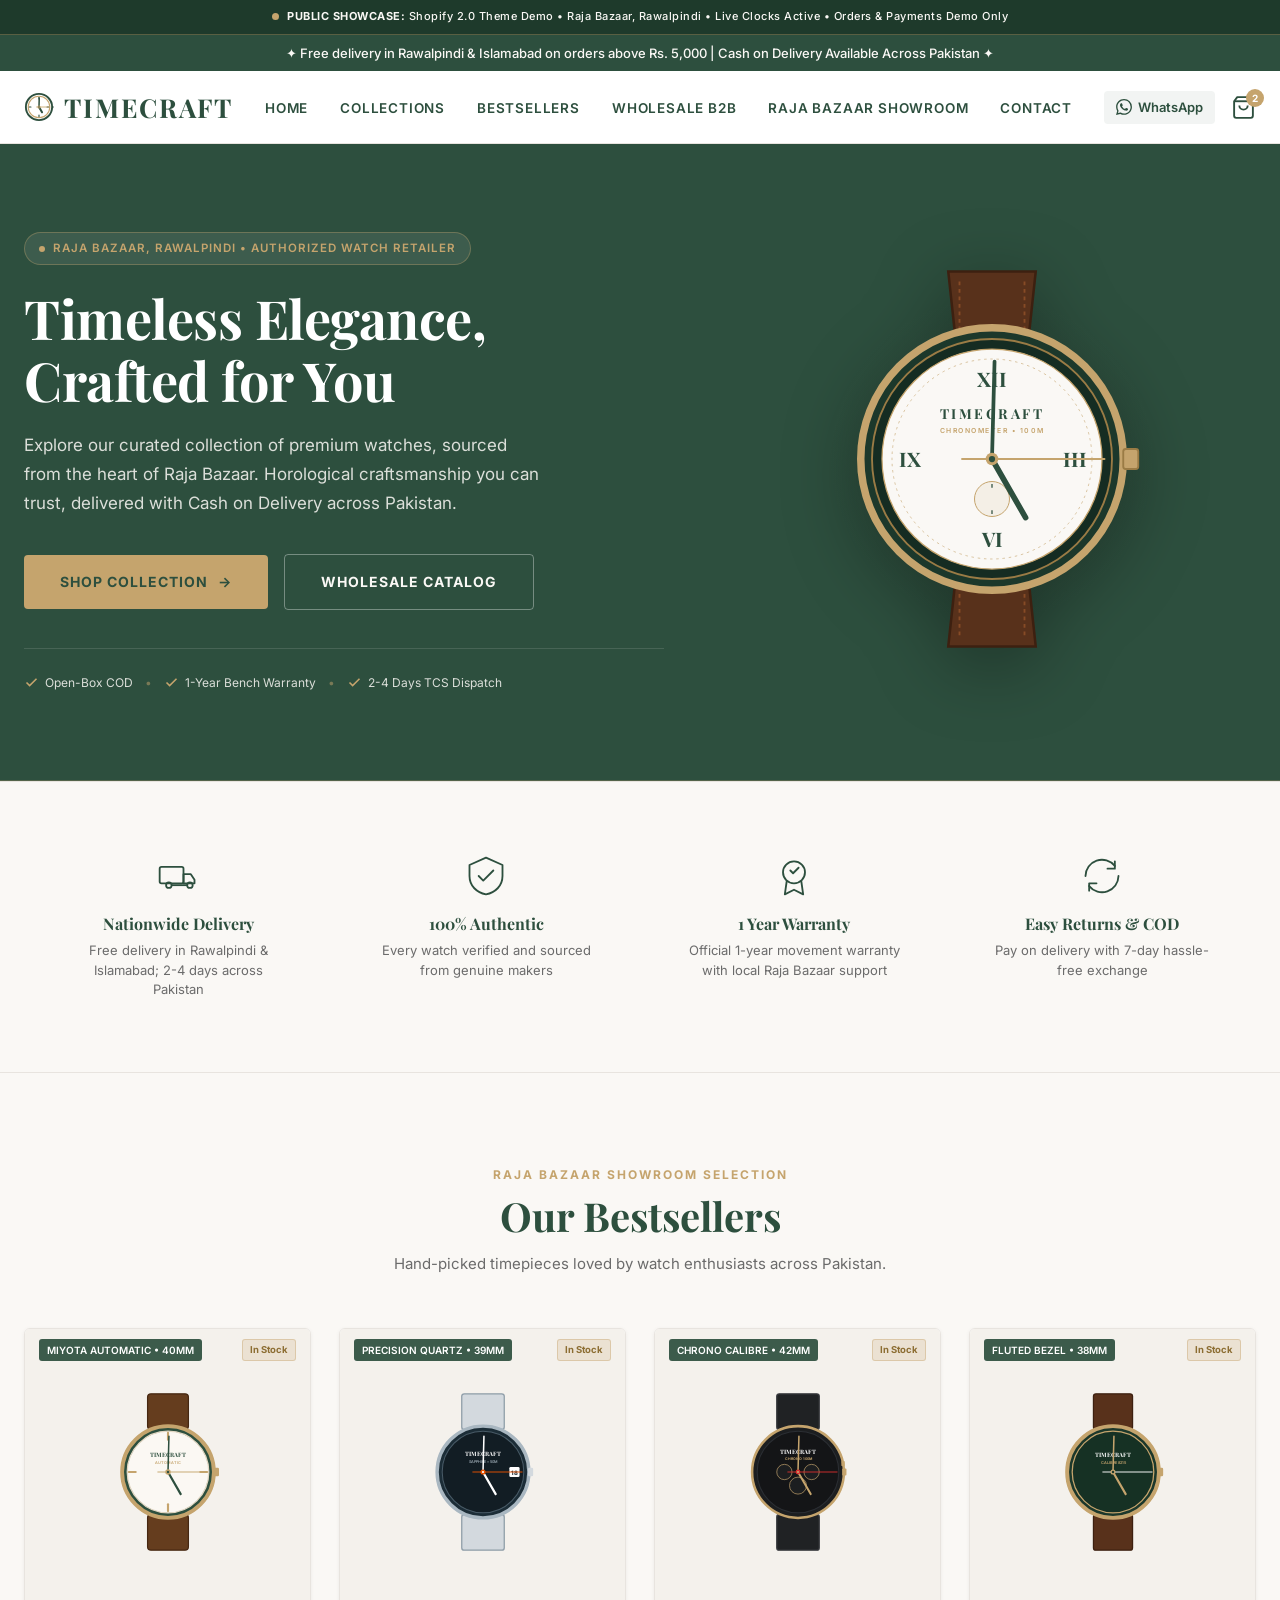
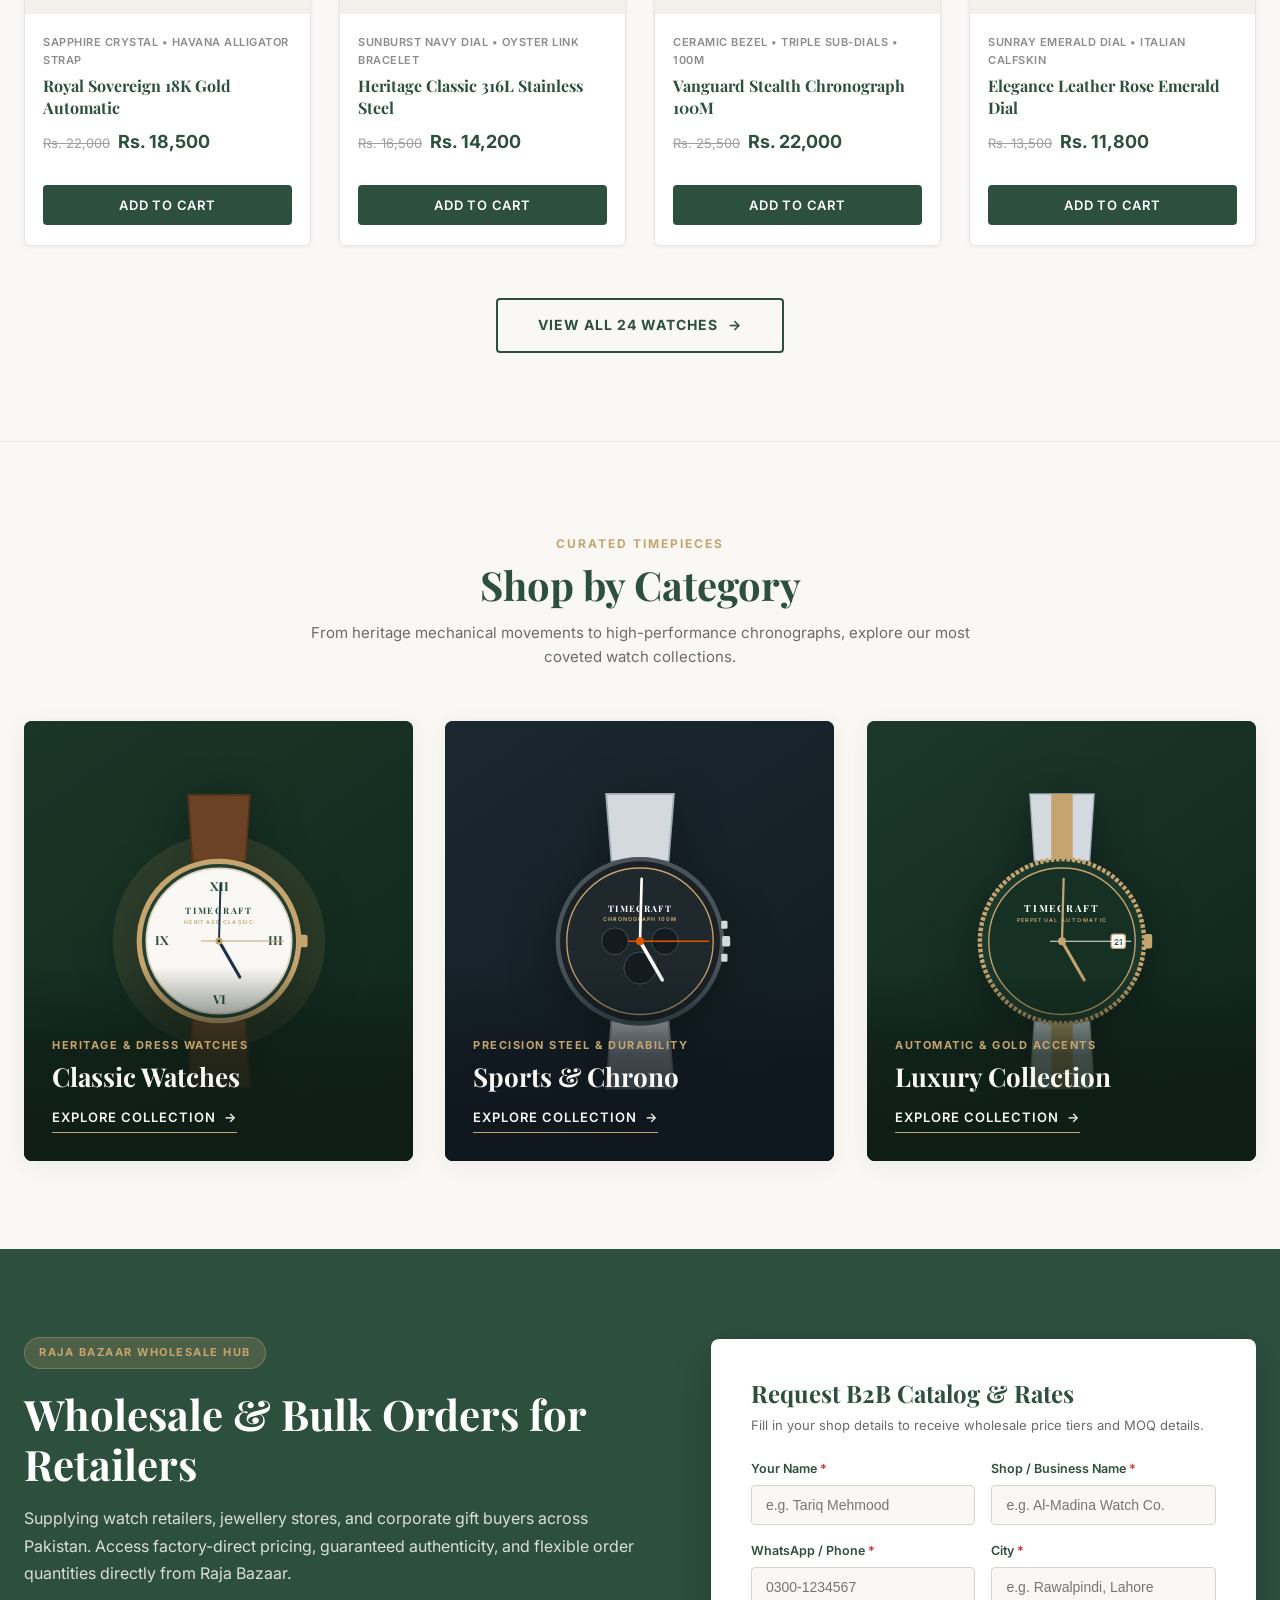
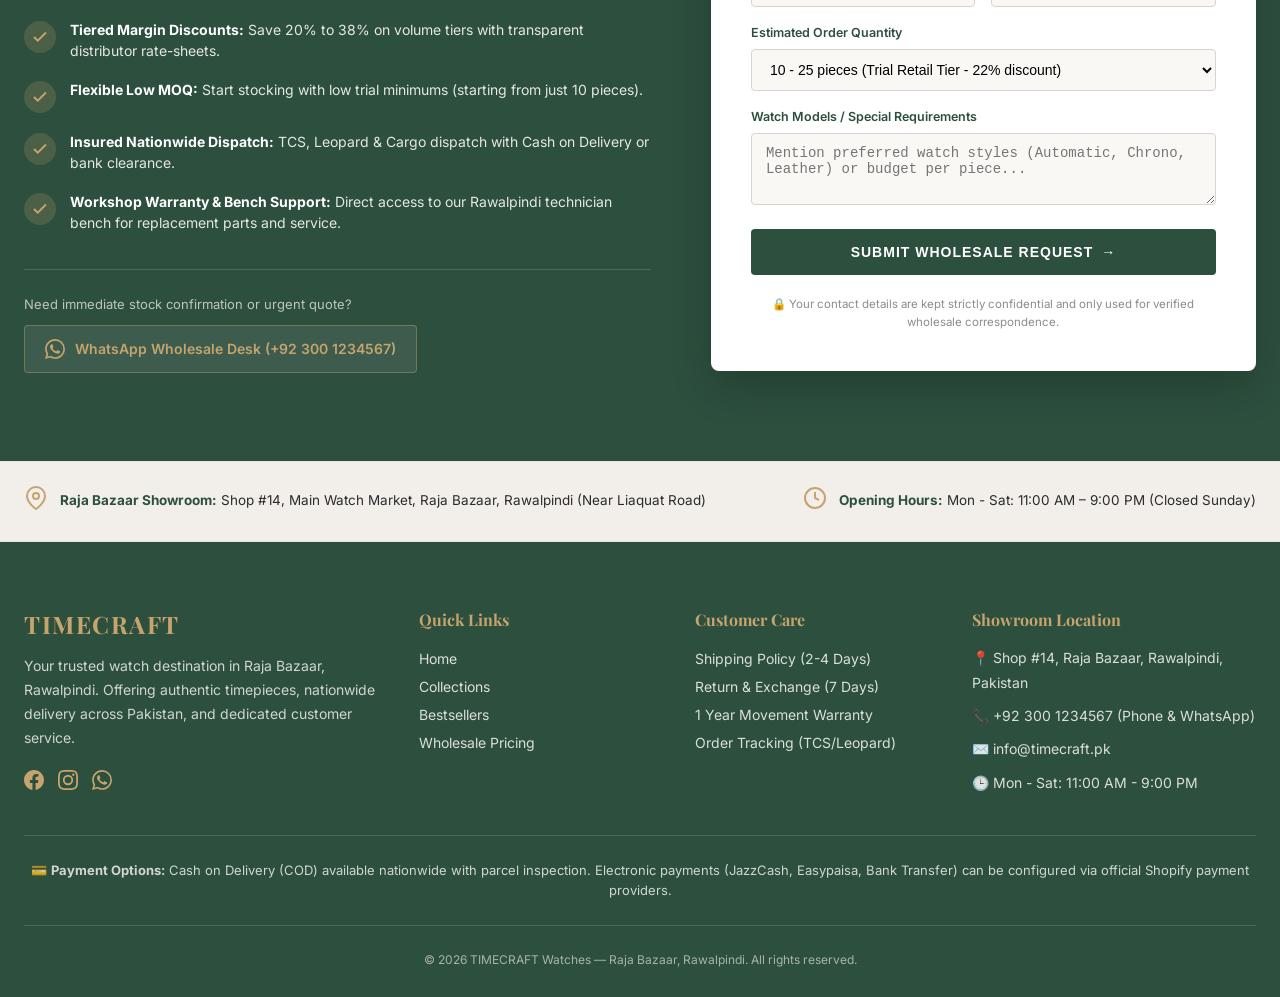
==== commit 952f6229: "docs: add root redirect, enhance Open Graph metadata for LinkedIn, and update README links" ====
--- a/demo-preview/index.html
+++ b/demo-preview/index.html
@@ -9,15 +9,19 @@
   
   <!-- Open Graph / LinkedIn / Facebook -->
   <meta property="og:type" content="website">
+  <meta property="og:url" content="https://mhussain-codes.github.io/timecraft-shopify-theme/demo-preview/">
   <meta property="og:title" content="TIMECRAFT Watches — Shopify Storefront Demo">
   <meta property="og:description" content="Minimal, classic Shopify theme built for Raja Bazaar Rawalpindi watch retail with live synchronized clocks and wholesale ordering.">
-  <meta property="og:image" content="assets/og-image.png">
+  <meta property="og:image" content="https://mhussain-codes.github.io/timecraft-shopify-theme/demo-preview/assets/og-image.png">
+  <meta property="og:image:width" content="1200">
+  <meta property="og:image:height" content="630">
   
   <!-- Twitter Card -->
   <meta name="twitter:card" content="summary_large_image">
+  <meta name="twitter:url" content="https://mhussain-codes.github.io/timecraft-shopify-theme/demo-preview/">
   <meta name="twitter:title" content="TIMECRAFT Watches — Shopify Storefront Demo">
   <meta name="twitter:description" content="Explore the TIMECRAFT watch store demo featuring live synchronized Asia/Karachi clocks, responsive editorial layout, and Online Store 2.0 architecture.">
-  <meta name="twitter:image" content="assets/og-image.png">
+  <meta name="twitter:image" content="https://mhussain-codes.github.io/timecraft-shopify-theme/demo-preview/assets/og-image.png">
   <meta name="theme-color" content="#2D4F3E">
 
   <!-- Google Fonts: Playfair Display + Inter -->
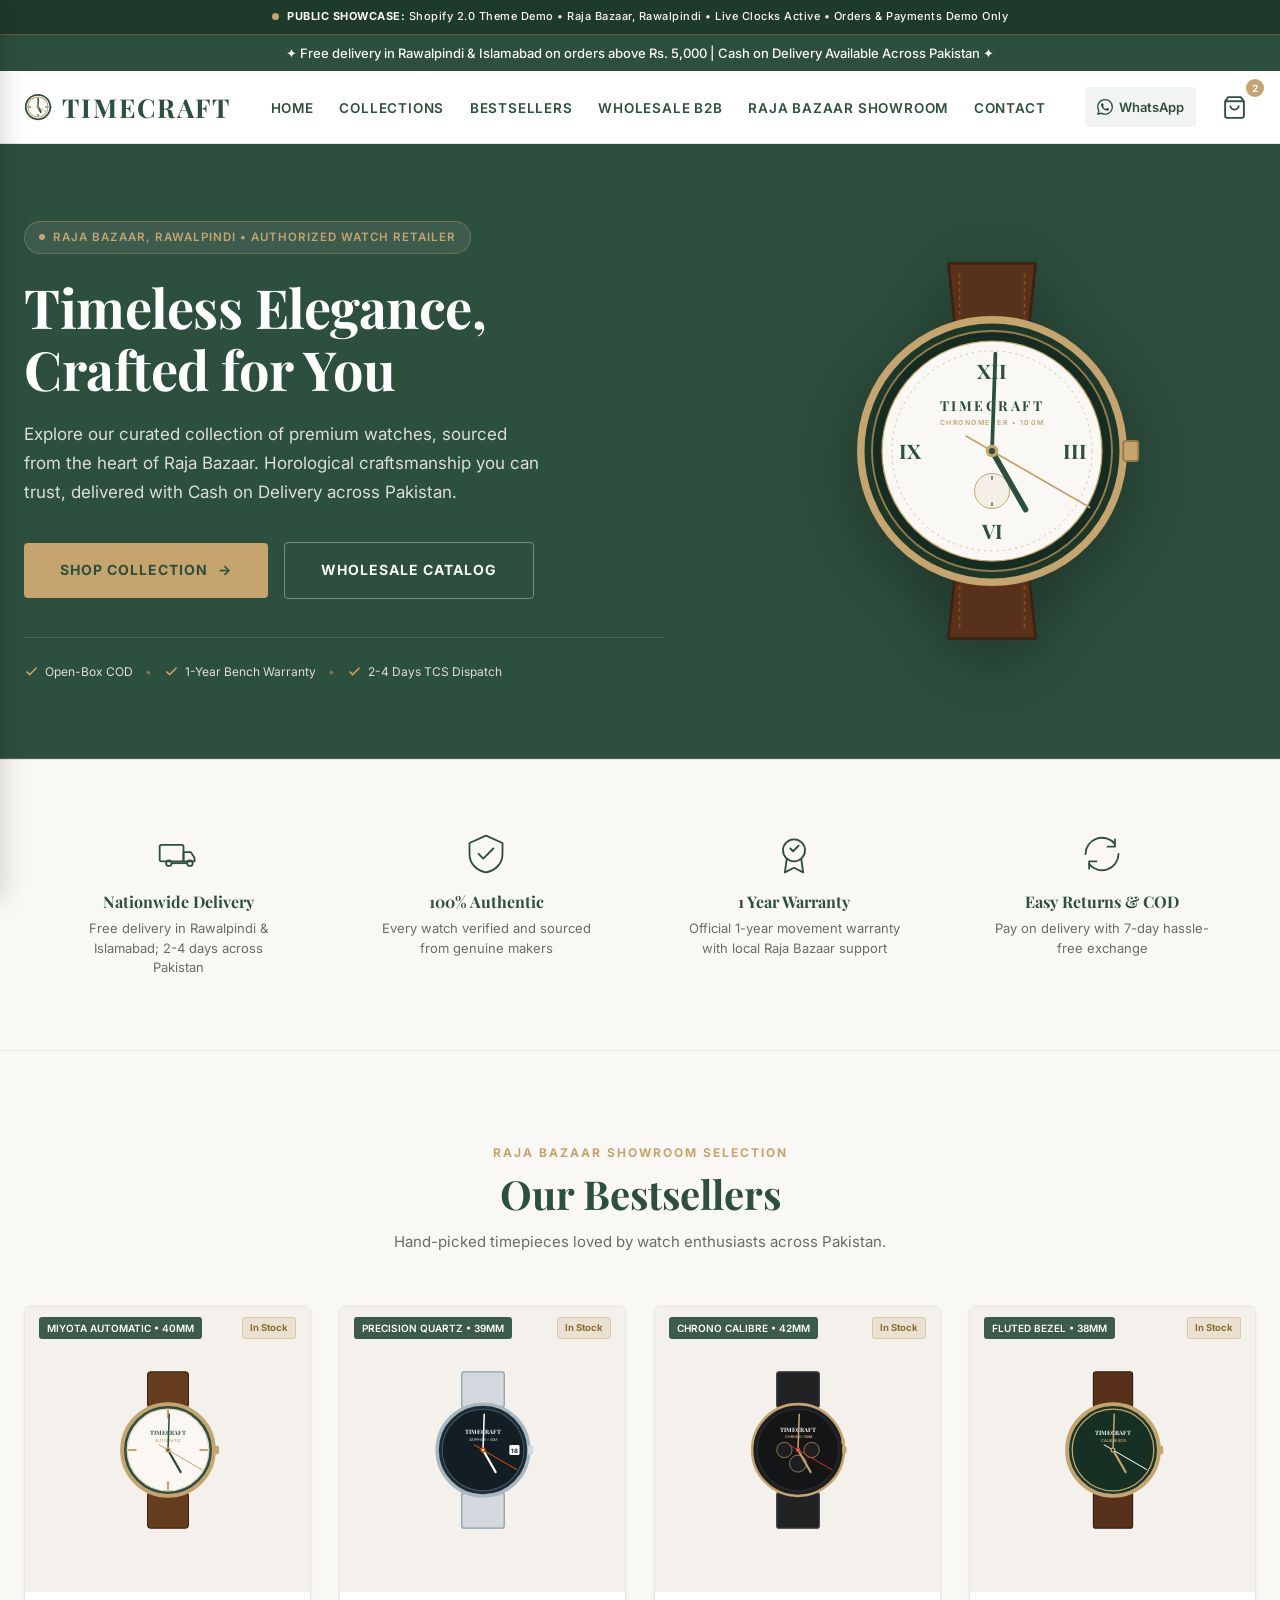
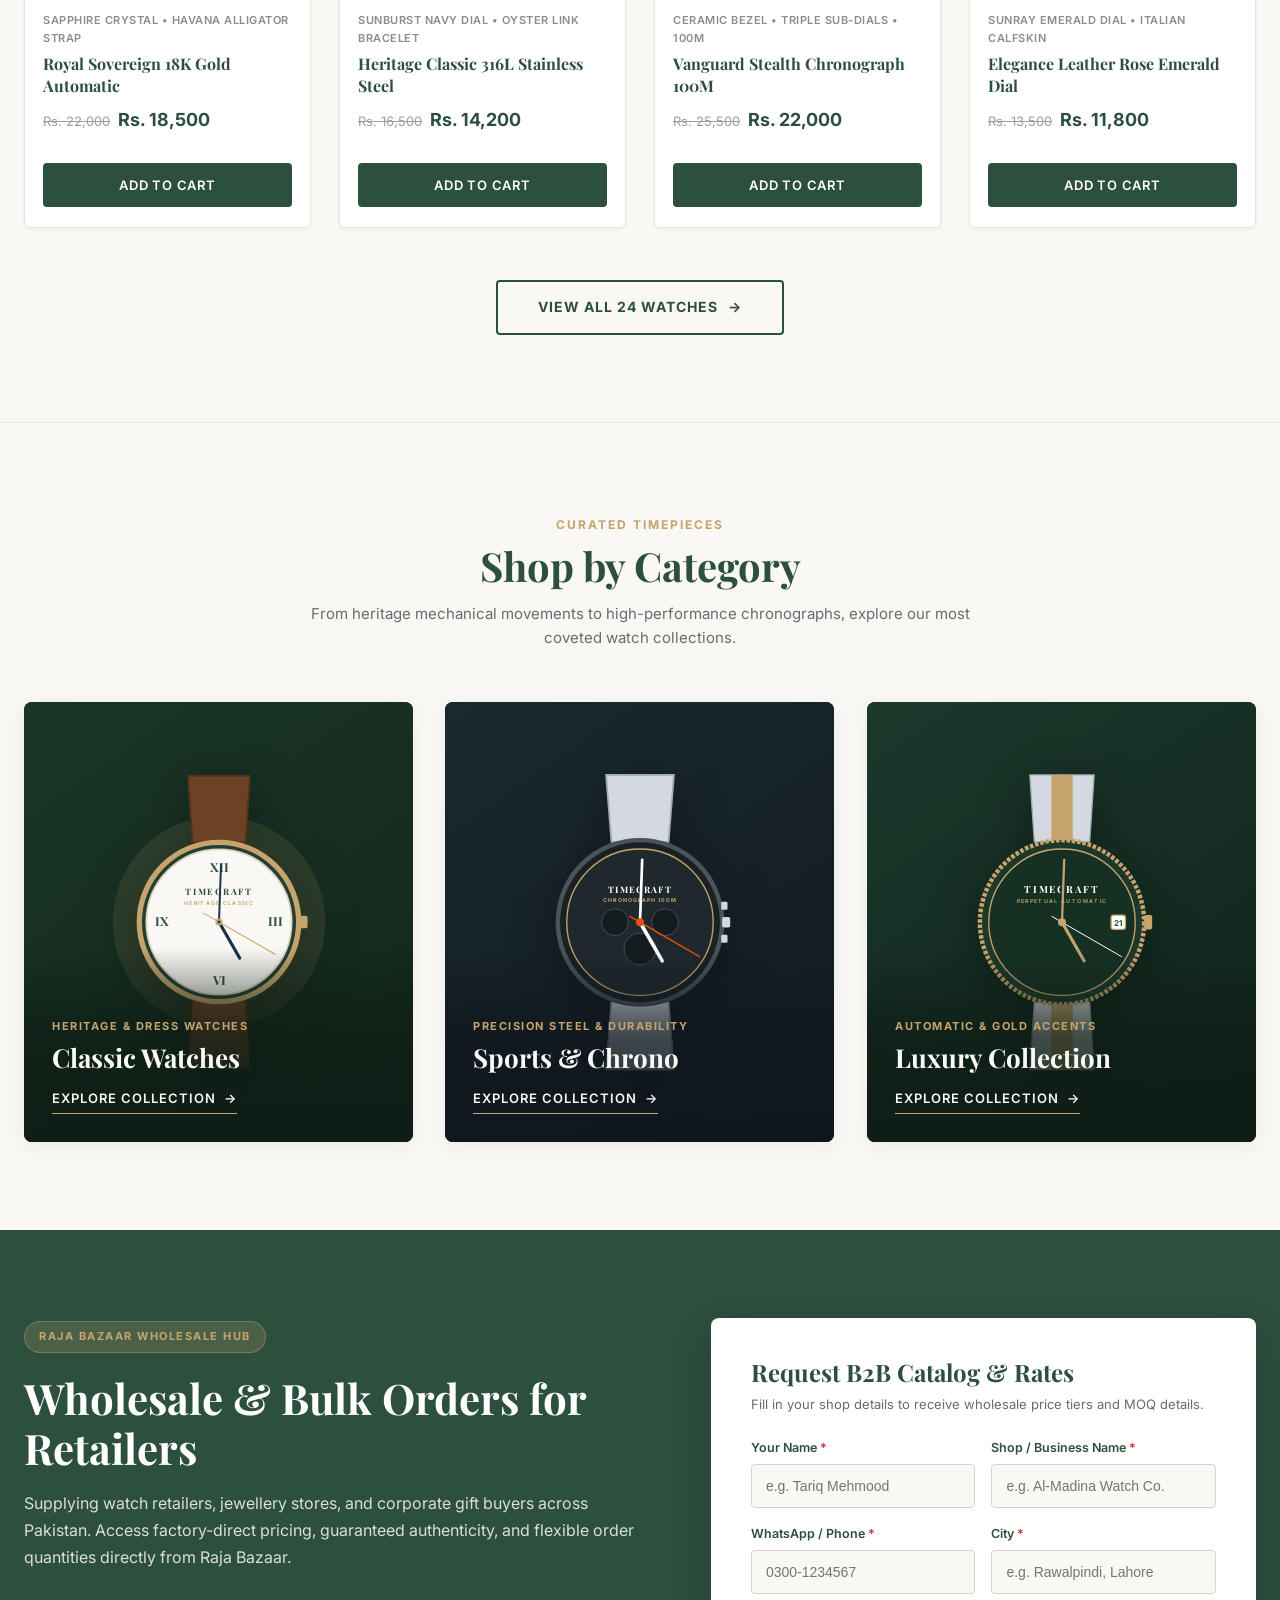
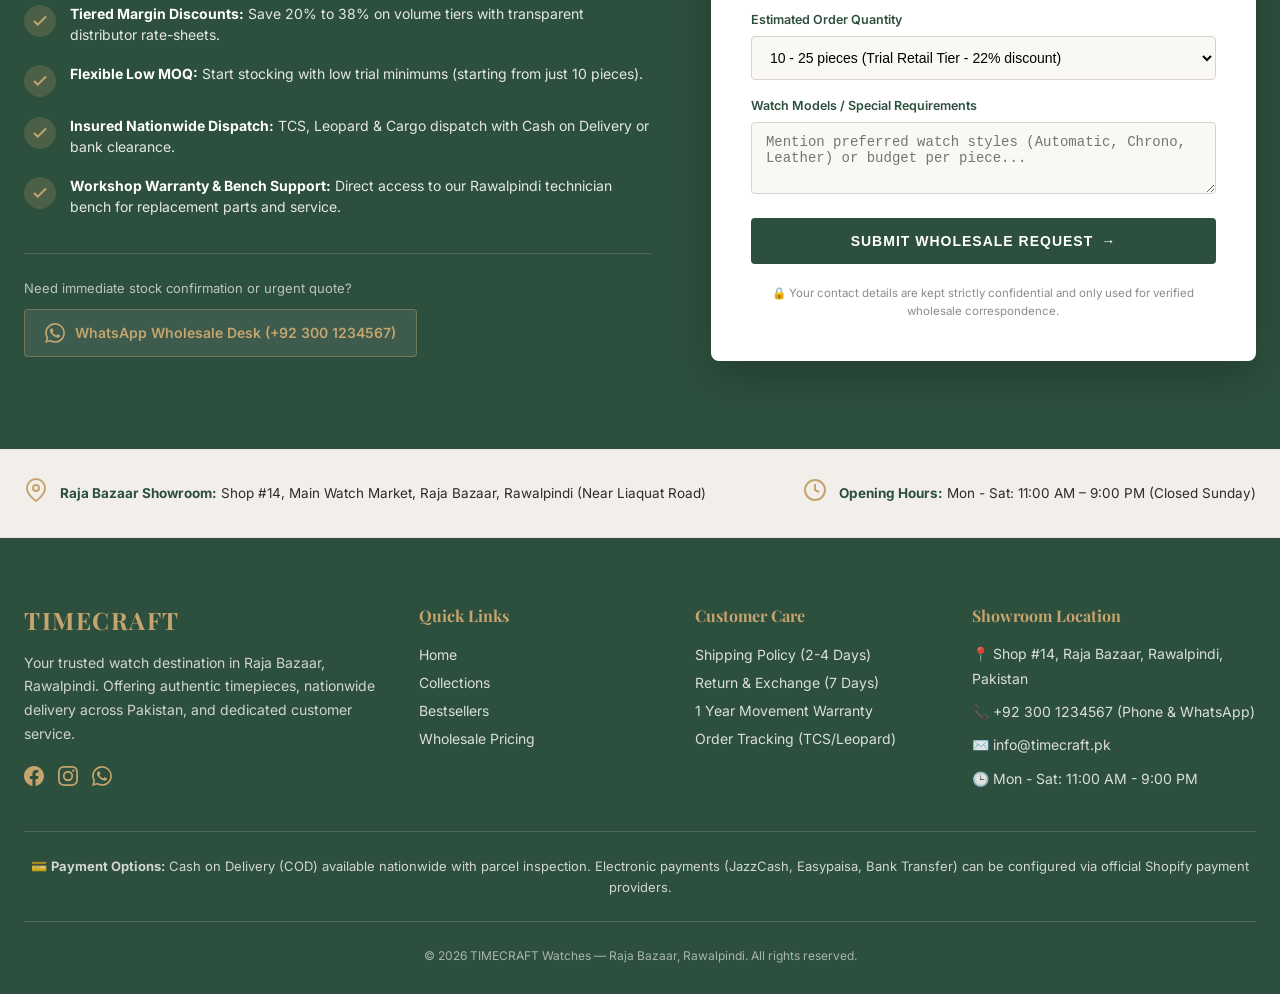
==== commit 0fc2a7fc: "fix(responsive): make storefront fully responsive across mobile, tablet, and desktop with zero horiz" ====
--- a/demo-preview/index.html
+++ b/demo-preview/index.html
@@ -144,7 +144,700 @@
       color: var(--color-accent);
       flex-shrink: 0;
     }
-  </style>
+  
+/* ==========================================================================
+   Comprehensive Storefront Responsiveness (Mobile, Tablet, Laptop, Desktop)
+   Yahan sabhi screen sizes ke mukammal fluid aur responsive rules hain
+   ========================================================================== */
+
+/* Universal fluid layout reset */
+*, *::before, *::after {
+  box-sizing: border-box;
+}
+
+html, body {
+  overflow-x: hidden;
+  width: 100%;
+  max-width: 100vw;
+  margin: 0;
+  padding: 0;
+  -webkit-text-size-adjust: 100%;
+}
+
+img, svg {
+  max-width: 100%;
+  height: auto;
+}
+
+/* Header section responsive layout */
+.header-section {
+  position: sticky;
+  top: 0;
+  z-index: 1000;
+  background: #FFFFFF;
+  border-bottom: 1px solid #E8E4DF;
+  width: 100%;
+}
+
+.header-inner {
+  max-width: 1320px;
+  margin: 0 auto;
+  padding: 0 clamp(12px, 3vw, 24px);
+  display: flex;
+  align-items: center;
+  justify-content: space-between;
+  height: 72px;
+  width: 100%;
+}
+
+.header-hamburger {
+  background: none;
+  border: none;
+  cursor: pointer;
+  color: #2D4F3E;
+  padding: 8px;
+  margin-left: -8px;
+  display: none;
+  min-width: 44px;
+  min-height: 44px;
+  align-items: center;
+  justify-content: center;
+}
+
+.header-logo a {
+  display: flex;
+  align-items: center;
+  gap: clamp(6px, 1.5vw, 10px);
+  text-decoration: none;
+  color: #2D4F3E;
+}
+
+.header-logo-text {
+  font-family: 'Playfair Display', serif;
+  font-size: clamp(20px, 4.5vw, 26px);
+  font-weight: 700;
+  letter-spacing: clamp(1px, 0.4vw, 2px);
+}
+
+.header-nav {
+  display: flex;
+  gap: clamp(14px, 2vw, 32px);
+  list-style: none;
+  margin: 0;
+  padding: 0;
+  align-items: center;
+}
+
+.header-nav a {
+  text-decoration: none;
+  color: #2D4F3E;
+  font-weight: 600;
+  font-size: clamp(12px, 1.15vw, 13.5px);
+  text-transform: uppercase;
+  letter-spacing: 0.8px;
+  transition: color 0.2s ease;
+  white-space: nowrap;
+}
+
+.header-nav a:hover {
+  color: #C5A46D;
+}
+
+.header-actions {
+  display: flex;
+  align-items: center;
+  gap: clamp(8px, 1.5vw, 16px);
+  flex-shrink: 0;
+}
+
+.header-wa-link {
+  display: inline-flex;
+  align-items: center;
+  gap: 6px;
+  font-size: 13px;
+  font-weight: 600;
+  color: #2D4F3E;
+  text-decoration: none;
+  padding: 7px 12px;
+  border-radius: 4px;
+  background: rgba(45, 79, 62, 0.06);
+  min-height: 40px;
+  transition: background 0.2s ease;
+}
+
+.header-wa-link:hover {
+  background: rgba(45, 79, 62, 0.12);
+}
+
+.header-cart {
+  position: relative;
+  color: #2D4F3E;
+  text-decoration: none;
+  display: flex;
+  align-items: center;
+  justify-content: center;
+  min-width: 44px;
+  min-height: 44px;
+  padding: 4px;
+}
+
+/* Yahan tablet aur mobile par desktop navigation hide hoti hai aur hamburger menu show hota hai */
+@media (max-width: 1024px) {
+  .header-hamburger {
+    display: flex !important;
+  }
+  .header-nav,
+  header nav {
+    display: none !important;
+  }
+  .header-inner {
+    height: 64px;
+  }
+}
+
+/* Yahan choti screens par WhatsApp text compact icon ban jata hai */
+@media (max-width: 480px) {
+  .header-inner {
+    height: 60px;
+    padding: 0 10px;
+  }
+  .header-wa-link span {
+    display: none;
+  }
+  .header-wa-link {
+    padding: 8px;
+    border-radius: 50%;
+    min-width: 40px;
+    min-height: 40px;
+    justify-content: center;
+  }
+}
+
+/* Mobile Slide-in Drawer */
+.mobile-nav-overlay {
+  display: none;
+  position: fixed;
+  inset: 0;
+  background: rgba(0,0,0,0.5);
+  z-index: 2000;
+  opacity: 0;
+  transition: opacity 0.3s ease;
+}
+.mobile-nav-overlay.active {
+  display: block;
+  opacity: 1;
+}
+
+.mobile-nav {
+  position: fixed;
+  top: 0;
+  left: 0;
+  width: 320px;
+  max-width: 85vw;
+  height: 100%;
+  background: #FFFFFF;
+  z-index: 2001;
+  transform: translateX(-100%);
+  transition: transform 0.35s cubic-bezier(0.16, 1, 0.3, 1);
+  display: flex;
+  flex-direction: column;
+  box-shadow: 4px 0 24px rgba(0,0,0,0.15);
+}
+.mobile-nav.active {
+  transform: translateX(0);
+}
+
+/* Hero Section */
+.hero-section {
+  background-color: #2D4F3E;
+  color: #FFFFFF;
+  position: relative;
+  overflow: hidden;
+  border-bottom: 1px solid rgba(197, 164, 109, 0.25);
+  width: 100%;
+}
+
+.hero-inner {
+  max-width: 1320px;
+  margin: 0 auto;
+  padding: clamp(40px, 6vw, 88px) clamp(16px, 3.5vw, 24px);
+  display: flex;
+  align-items: center;
+  gap: clamp(28px, 5vw, 64px);
+  width: 100%;
+}
+
+.hero-text {
+  flex: 1.15;
+  min-width: 0;
+}
+
+.hero-eyebrow {
+  display: inline-flex;
+  align-items: center;
+  gap: 8px;
+  background: rgba(255, 255, 255, 0.08);
+  border: 1px solid rgba(197, 164, 109, 0.35);
+  color: #C5A46D;
+  font-size: clamp(10px, 2.5vw, 11.5px);
+  font-weight: 600;
+  letter-spacing: 1px;
+  text-transform: uppercase;
+  padding: 6px 14px;
+  border-radius: 20px;
+  margin-bottom: 20px;
+  max-width: 100%;
+}
+
+.hero-heading {
+  font-family: 'Playfair Display', serif;
+  font-size: clamp(28px, 5.5vw, 54px);
+  font-weight: 700;
+  line-height: 1.15;
+  margin: 0 0 clamp(14px, 2vw, 20px);
+  color: #FFFFFF;
+  letter-spacing: -0.5px;
+}
+
+.hero-subheading {
+  font-family: 'Inter', sans-serif;
+  font-size: clamp(14.5px, 2vw, 17px);
+  line-height: 1.65;
+  color: rgba(250, 248, 245, 0.85);
+  margin: 0 0 clamp(22px, 3vw, 36px);
+  max-width: 540px;
+}
+
+.hero-actions {
+  display: flex;
+  align-items: center;
+  gap: 16px;
+  margin-bottom: clamp(24px, 3.5vw, 38px);
+  flex-wrap: wrap;
+}
+
+.hero-btn {
+  display: inline-flex;
+  align-items: center;
+  justify-content: center;
+  gap: 10px;
+  font-size: 13.5px;
+  font-weight: 700;
+  text-transform: uppercase;
+  letter-spacing: 1px;
+  padding: 15px clamp(20px, 3vw, 36px);
+  border-radius: 4px;
+  text-decoration: none;
+  min-height: 48px;
+  transition: transform 0.2s ease, background 0.2s ease;
+}
+
+.hero-btn--primary {
+  background-color: #C5A46D;
+  color: #2D4F3E;
+}
+.hero-btn--primary:hover {
+  background-color: #D6BA86;
+  transform: translateY(-2px);
+}
+
+.hero-btn--secondary {
+  background: transparent;
+  border: 1.5px solid rgba(255, 255, 255, 0.4);
+  color: #FAF8F5;
+}
+.hero-btn--secondary:hover {
+  background: rgba(255, 255, 255, 0.08);
+  border-color: #C5A46D;
+  color: #C5A46D;
+}
+
+.hero-media {
+  flex: 0.95;
+  display: flex;
+  align-items: center;
+  justify-content: center;
+  min-width: 0;
+  width: 100%;
+}
+
+.hero-watch-placeholder {
+  width: clamp(210px, 60vw, 400px);
+  max-width: 100%;
+  aspect-ratio: 1 / 1;
+  margin: 0 auto;
+}
+
+.hero-watch-svg {
+  width: 100%;
+  height: 100%;
+  display: block;
+}
+
+/* Yahan mobile par hero section stack hota hai aur watch center mein rehti hai */
+@media (max-width: 991px) {
+  .hero-inner {
+    flex-direction: column-reverse;
+    text-align: center;
+    gap: 36px;
+    padding: clamp(32px, 5vw, 56px) 16px;
+  }
+  .hero-text {
+    display: flex;
+    flex-direction: column;
+    align-items: center;
+    width: 100%;
+  }
+  .hero-actions {
+    justify-content: center;
+  }
+  .hero-trust-bar {
+    justify-content: center;
+  }
+}
+
+@media (max-width: 480px) {
+  .hero-actions {
+    flex-direction: column;
+    width: 100%;
+    gap: 12px;
+  }
+  .hero-btn {
+    width: 100%;
+    text-align: center;
+  }
+  .hero-watch-placeholder {
+    width: clamp(190px, 64vw, 280px);
+  }
+}
+
+/* Benefits Row Section */
+.benefits-section {
+  background: #FAF8F5;
+  padding: clamp(32px, 5vw, 48px) clamp(16px, 3.5vw, 24px);
+  border-top: 1px solid #E8E4DF;
+  border-bottom: 1px solid #E8E4DF;
+  width: 100%;
+}
+
+.benefits-grid {
+  max-width: 1320px;
+  margin: 0 auto;
+  display: grid;
+  grid-template-columns: repeat(4, 1fr);
+  gap: 0;
+  width: 100%;
+}
+
+.benefit-item {
+  display: flex;
+  flex-direction: column;
+  align-items: center;
+  text-align: center;
+  padding: 24px 16px;
+  position: relative;
+}
+
+@media (max-width: 991px) {
+  .benefits-grid {
+    grid-template-columns: repeat(2, 1fr);
+    gap: 16px;
+  }
+  .benefit-item {
+    padding: 16px 12px;
+  }
+}
+
+/* Yahan mobile par benefits aik column mein stack ho jate hain */
+@media (max-width: 540px) {
+  .benefits-grid {
+    grid-template-columns: 1fr;
+    gap: 12px;
+  }
+  .benefit-item {
+    border-bottom: 1px solid #E8E4DF;
+    padding-bottom: 18px;
+  }
+  .benefit-item:last-child {
+    border-bottom: none;
+    padding-bottom: 0;
+  }
+}
+
+/* Featured Bestsellers Grid */
+.featured-section {
+  background: #FAF8F5;
+  padding: clamp(48px, 7vw, 88px) clamp(16px, 3.5vw, 24px);
+  width: 100%;
+}
+
+.featured-inner {
+  max-width: 1320px;
+  margin: 0 auto;
+  width: 100%;
+}
+
+.featured-grid {
+  display: grid;
+  grid-template-columns: repeat(4, minmax(0, 1fr));
+  gap: clamp(16px, 2.5vw, 28px);
+  width: 100%;
+}
+
+.product-card {
+  background: #FFFFFF;
+  border: 1px solid #E8E4DF;
+  border-radius: 6px;
+  overflow: hidden;
+  display: flex;
+  flex-direction: column;
+  position: relative;
+  min-width: 0;
+  transition: transform 0.3s ease, box-shadow 0.3s ease;
+}
+
+.product-card:hover {
+  transform: translateY(-4px);
+  box-shadow: 0 12px 28px rgba(45, 79, 62, 0.08);
+}
+
+.product-card__badge {
+  background: rgba(45, 79, 62, 0.92);
+  color: #FFFFFF;
+  font-size: 10px;
+  font-weight: 600;
+  padding: 3px 8px;
+  border-radius: 3px;
+  text-transform: uppercase;
+  max-width: calc(100% - 75px);
+  white-space: nowrap;
+  overflow: hidden;
+  text-overflow: ellipsis;
+}
+
+.product-card__btn {
+  width: 100%;
+  background: #2D4F3E;
+  color: #FFFFFF;
+  font-size: 13px;
+  font-weight: 600;
+  text-transform: uppercase;
+  letter-spacing: 0.8px;
+  padding: 13px;
+  border: none;
+  border-radius: 4px;
+  cursor: pointer;
+  min-height: 44px;
+  transition: background 0.2s ease;
+}
+
+.product-card__btn:hover {
+  background: #1E3A2B;
+}
+
+@media (max-width: 1024px) {
+  .featured-grid {
+    grid-template-columns: repeat(2, minmax(0, 1fr));
+    gap: 20px;
+  }
+}
+
+/* Yahan mobile par product cards aik column mein aate hain */
+@media (max-width: 600px) {
+  .featured-grid {
+    grid-template-columns: 1fr;
+    gap: 20px;
+    max-width: 420px;
+    margin: 0 auto;
+  }
+}
+
+/* Category Tiles ("Shop by Category") */
+.categories-section {
+  padding: clamp(48px, 7vw, 88px) clamp(16px, 3.5vw, 24px);
+  background: #FAF8F5;
+  width: 100%;
+}
+
+.category-tiles-grid {
+  display: grid;
+  grid-template-columns: repeat(3, minmax(0, 1fr));
+  gap: clamp(20px, 3vw, 32px);
+  width: 100%;
+}
+
+.category-tile {
+  border-radius: 8px;
+  overflow: hidden;
+  box-shadow: 0 4px 20px rgba(45, 79, 62, 0.08);
+  transition: transform 0.4s cubic-bezier(0.16, 1, 0.3, 1);
+  min-width: 0;
+}
+
+.category-tile:hover {
+  transform: translateY(-6px);
+}
+
+.category-tile a {
+  display: flex;
+  flex-direction: column;
+  height: 100%;
+  min-height: clamp(380px, 55vw, 440px);
+  text-decoration: none;
+  color: inherit;
+  position: relative;
+}
+
+@media (max-width: 991px) {
+  .category-tiles-grid {
+    grid-template-columns: repeat(2, minmax(0, 1fr));
+    gap: 20px;
+  }
+  .category-tile:nth-child(3) {
+    grid-column: span 2;
+  }
+}
+
+/* Yahan category cards mobile par aik column mein aate hain */
+@media (max-width: 640px) {
+  .category-tiles-grid {
+    grid-template-columns: 1fr;
+    gap: 20px;
+  }
+  .category-tile:nth-child(3) {
+    grid-column: span 1;
+  }
+  .category-tile a {
+    min-height: 380px;
+  }
+}
+
+/* Wholesale Section */
+.wholesale-unified-section {
+  background-color: #2D4F3E;
+  color: #FAF8F5;
+  padding: clamp(48px, 7vw, 88px) clamp(16px, 3.5vw, 24px);
+  position: relative;
+  width: 100%;
+}
+
+.wholesale-unified-container {
+  max-width: 1320px;
+  margin: 0 auto;
+  width: 100%;
+}
+
+.wholesale-unified-card {
+  display: grid;
+  grid-template-columns: 1.15fr 1fr;
+  gap: clamp(32px, 5vw, 60px);
+  align-items: center;
+  width: 100%;
+}
+
+.wholesale-form-card {
+  background: #FFFFFF;
+  border-radius: 8px;
+  padding: clamp(24px, 4.5vw, 40px) clamp(16px, 4.5vw, 32px);
+  box-shadow: 0 16px 40px rgba(0,0,0,0.22);
+  width: 100%;
+  box-sizing: border-box;
+}
+
+.form-row-2col {
+  display: grid;
+  grid-template-columns: 1fr 1fr;
+  gap: 16px;
+  width: 100%;
+}
+
+/* Yahan wholesale section mobile par stack hota hai */
+@media (max-width: 991px) {
+  .wholesale-unified-card {
+    grid-template-columns: 1fr;
+    gap: 36px;
+  }
+}
+
+/* Yahan wholesale form fields mobile par single column ban jati hain */
+@media (max-width: 540px) {
+  .form-row-2col {
+    grid-template-columns: 1fr;
+    gap: 14px;
+  }
+}
+
+/* Showroom Strip */
+.showroom-strip {
+  background: #F2EFEB;
+  border-top: 1px solid #E8E4DF;
+  border-bottom: 1px solid #E8E4DF;
+  padding: clamp(20px, 3.5vw, 28px) clamp(16px, 3vw, 24px);
+  font-size: 13.5px;
+  color: #2C2C2C;
+  width: 100%;
+}
+
+.showroom-strip__inner {
+  max-width: 1320px;
+  margin: 0 auto;
+  display: flex;
+  align-items: center;
+  justify-content: space-between;
+  flex-wrap: wrap;
+  gap: 20px;
+  width: 100%;
+}
+
+.showroom-strip__col {
+  display: flex;
+  align-items: center;
+  gap: 12px;
+}
+
+@media (max-width: 768px) {
+  .showroom-strip__inner {
+    flex-direction: column;
+    align-items: flex-start;
+    gap: 16px;
+  }
+}
+
+/* Footer Section */
+.site-footer {
+  background-color: #2D4F3E;
+  color: #FAF8F5;
+  padding: clamp(48px, 6vw, 68px) clamp(16px, 3.5vw, 24px) 28px;
+  font-family: 'Inter', sans-serif;
+  width: 100%;
+}
+
+.footer-grid {
+  display: grid;
+  grid-template-columns: 1.5fr 1fr 1fr 1.2fr;
+  gap: clamp(24px, 3.5vw, 40px);
+  padding-bottom: 40px;
+  border-bottom: 1px solid rgba(250, 248, 245, 0.15);
+  width: 100%;
+}
+
+@media (max-width: 991px) {
+  .footer-grid {
+    grid-template-columns: repeat(2, 1fr);
+    gap: 32px;
+  }
+}
+
+/* Yahan footer mobile par aik column mein aata hai */
+@media (max-width: 540px) {
+  .footer-grid {
+    grid-template-columns: 1fr;
+    gap: 28px;
+    text-align: left;
+  }
+}
+
+</style>
 </head>
 <body>
   <!-- Public Demo Banner -->
@@ -165,10 +858,10 @@
 
   <!-- Header Section -->
   <header class="header-section" style="position: sticky; top: 0; z-index: 1000; background: #FFFFFF; border-bottom: 1px solid #E8E4DF;">
-    <div class="header-inner" style="max-width: 1320px; margin: 0 auto; padding: 0 24px; display: flex; align-items: center; justify-content: space-between; height: 72px;">
+    <div class="header-inner">
       
       <!-- Hamburger Menu for mobile -->
-      <button class="header-hamburger" aria-label="Open menu" onclick="document.getElementById('mobile-nav-drawer').classList.add('active'); document.getElementById('mobile-nav-overlay').classList.add('active');" style="background: none; border: none; cursor: pointer; color: #2D4F3E; display: none;">
+      <button class="header-hamburger" aria-label="Open menu" onclick="document.getElementById('mobile-nav-drawer').classList.add('active'); document.getElementById('mobile-nav-overlay').classList.add('active');">
         <svg xmlns="http://www.w3.org/2000/svg" fill="none" viewBox="0 0 24 24" stroke="currentColor" stroke-width="2" style="width: 26px; height: 26px;">
           <path stroke-linecap="round" stroke-linejoin="round" d="M4 6h16M4 12h16M4 18h16"/>
         </svg>
@@ -176,8 +869,8 @@
 
       <!-- Logo with watch icon (Rawalpindi live analog clock) -->
       <div class="header-logo">
-        <a href="#" style="display: flex; align-items: center; gap: 10px; text-decoration: none; color: #2D4F3E;">
-          <svg class="header-clock-emblem" data-header-clock data-live-clock="svg" data-clock-pivot="16 16" xmlns="http://www.w3.org/2000/svg" viewBox="0 0 32 32" fill="none" style="width: 30px; height: 30px;" aria-label="Rawalpindi Live Clock" role="img">
+        <a href="#" class="header-logo-link">
+          <svg class="header-clock-emblem" data-header-clock data-live-clock="svg" data-clock-pivot="16 16" xmlns="http://www.w3.org/2000/svg" viewBox="0 0 32 32" fill="none" aria-label="Rawalpindi Live Clock" role="img">
             <circle cx="16" cy="16" r="14" stroke="#2D4F3E" stroke-width="2"/>
             <circle cx="16" cy="16" r="11.5" stroke="#C5A46D" stroke-width="1.2"/>
             <path d="M30 14.8v2.4h1a0.4 0.4 0 0 0 0.4-0.4v-1.6a0.4 0.4 0 0 0-0.4-0.4h-1z" fill="#2D4F3E"/>
@@ -193,13 +886,13 @@
             <circle cx="16" cy="16" r="1.6" fill="#C5A46D"/>
             <circle cx="16" cy="16" r="0.75" fill="#2D4F3E"/>
           </svg>
-          <span style="font-family: 'Playfair Display', serif; font-size: 26px; font-weight: 700; letter-spacing: 2px;">TIMECRAFT</span>
+          <span class="header-logo-text">TIMECRAFT</span>
         </a>
       </div>
 
       <!-- Desktop Nav Links -->
       <nav>
-        <ul class="header-nav" style="display: flex; gap: 32px; list-style: none; margin: 0; padding: 0;">
+        <ul class="header-nav">
           <li><a href="#" style="text-decoration: none; color: #2D4F3E; font-weight: 600; font-size: 13.5px; text-transform: uppercase; letter-spacing: 0.8px;">Home</a></li>
           <li><a href="#categories" style="text-decoration: none; color: #2D4F3E; font-weight: 600; font-size: 13.5px; text-transform: uppercase; letter-spacing: 0.8px;">Collections</a></li>
           <li><a href="#featured" style="text-decoration: none; color: #2D4F3E; font-weight: 600; font-size: 13.5px; text-transform: uppercase; letter-spacing: 0.8px;">Bestsellers</a></li>
@@ -210,13 +903,13 @@
       </nav>
 
       <!-- Cart Icon -->
-      <div class="header-actions" style="display: flex; align-items: center; gap: 16px;">
-        <a href="https://wa.me/923001234567?text=Hi%20TimeCraft%2C%20I%20have%20an%20inquiry%20regarding%20watches" target="_blank" rel="noopener" class="header-wa-link" style="display: inline-flex; align-items: center; gap: 6px; font-size: 13px; font-weight: 600; color: #2D4F3E; text-decoration: none; padding: 6px 12px; border-radius: 4px; background: rgba(45, 79, 62, 0.06);">
+      <div class="header-actions">
+        <a href="https://wa.me/923001234567?text=Hi%20TimeCraft%2C%20I%20have%20an%20inquiry%20regarding%20watches" target="_blank" rel="noopener" class="header-wa-link">
           <svg width="16" height="16" viewBox="0 0 24 24" fill="currentColor"><path d="M17.472 14.382c-.297-.149-1.758-.867-2.03-.967-.273-.099-.471-.148-.67.15-.197.297-.767.966-.94 1.164-.173.199-.347.223-.644.075-.297-.15-1.255-.463-2.39-1.475-.883-.788-1.48-1.761-1.653-2.059-.173-.297-.018-.458.13-.606.134-.133.298-.347.446-.52.149-.174.198-.298.298-.497.099-.198.05-.371-.025-.52-.075-.149-.669-1.612-.916-2.207-.242-.579-.487-.5-.669-.51-.173-.008-.371-.01-.57-.01-.198 0-.52.074-.792.372-.272.297-1.04 1.016-1.04 2.479 0 1.462 1.065 2.875 1.213 3.074.149.198 2.096 3.2 5.077 4.487.709.306 1.262.489 1.694.625.712.227 1.36.195 1.871.118.571-.085 1.758-.719 2.006-1.413.248-.694.248-1.289.173-1.413-.074-.124-.272-.198-.57-.347m-5.421 7.403h-.004a9.87 9.87 0 01-5.031-1.378l-.361-.214-3.741.982.998-3.648-.235-.374a9.86 9.86 0 01-1.51-5.26c.001-5.45 4.436-9.884 9.888-9.884 2.64 0 5.122 1.03 6.988 2.898a9.825 9.825 0 012.893 6.994c-.003 5.45-4.437 9.884-9.885 9.884m8.413-18.297A11.815 11.815 0 0012.05 0C5.495 0 .16 5.335.157 11.892c0 2.096.547 4.142 1.588 5.945L.057 24l6.305-1.654a11.882 11.882 0 005.683 1.448h.005c6.554 0 11.89-5.335 11.893-11.893a11.821 11.821 0 00-3.48-8.413z"/></svg>
           <span>WhatsApp</span>
         </a>
 
-        <a href="#cart" class="header-cart" aria-label="Cart" style="position: relative; color: #2D4F3E; text-decoration: none; display: flex; align-items: center;">
+        <a href="#cart" class="header-cart" aria-label="Cart">
           <svg xmlns="http://www.w3.org/2000/svg" fill="none" viewBox="0 0 24 24" stroke="currentColor" stroke-width="1.8" style="width: 25px; height: 25px;">
             <path stroke-linecap="round" stroke-linejoin="round" d="M6 2L3 6v14a2 2 0 002 2h14a2 2 0 002-2V6l-3-4z"/>
             <line x1="3" y1="6" x2="21" y2="6"/>
@@ -256,7 +949,7 @@
 
   <!-- Hero Section -->
   <section class="hero-section" style="background-color: #2D4F3E; color: #FFFFFF; position: relative; overflow: hidden; border-bottom: 1px solid rgba(197, 164, 109, 0.25);">
-    <div class="hero-inner" style="max-width: 1320px; margin: 0 auto; padding: 88px 24px; display: flex; align-items: center; gap: 64px;">
+    <div class="hero-inner">
       
       <!-- Text Content Column -->
       <div class="hero-text" style="flex: 1.15; min-width: 0;">
@@ -369,7 +1062,7 @@
 
   <!-- Benefits Row Section -->
   <section class="benefits-section reveal-on-scroll" style="background: #FAF8F5; padding: 48px 24px; border-top: 1px solid #E8E4DF; border-bottom: 1px solid #E8E4DF;">
-    <div class="benefits-grid reveal-stagger-parent" style="max-width: 1320px; margin: 0 auto; display: grid; grid-template-columns: repeat(4, 1fr); gap: 0;">
+    <div class="benefits-grid reveal-stagger-parent">
       
       <!-- Benefit 1 -->
       <div class="benefit-item reveal-stagger-child" style="display: flex; flex-direction: column; align-items: center; text-align: center; padding: 24px 20px; position: relative;">
@@ -441,7 +1134,7 @@
       </div>
 
       <!-- 4-Column Product Grid -->
-      <div class="featured-grid reveal-stagger-parent" style="display: grid; grid-template-columns: repeat(4, 1fr); gap: 28px;">
+      <div class="featured-grid reveal-stagger-parent">
         
         <!-- Card 1 -->
         <div class="product-card reveal-stagger-child" style="background: #FFFFFF; border: 1px solid #E8E4DF; border-radius: 6px; overflow: hidden; display: flex; flex-direction: column; position: relative;">
@@ -615,7 +1308,7 @@
       </div>
 
       <!-- 3 Spacious Equal-Width Portrait Cards -->
-      <div class="category-tiles-grid reveal-stagger-parent" style="display: grid; grid-template-columns: repeat(3, minmax(0, 1fr)); gap: 32px;">
+      <div class="category-tiles-grid reveal-stagger-parent">
         
         <!-- Category Card 1: Classic Watches -->
         <div class="category-tile reveal-stagger-child" style="border-radius: 8px; overflow: hidden; background: #1E3A2B; box-shadow: 0 4px 20px rgba(45, 79, 62, 0.08); transition: transform 0.4s cubic-bezier(0.16, 1, 0.3, 1);">
@@ -742,7 +1435,7 @@
   <section class="wholesale-unified-section reveal-on-scroll" id="wholesale" style="background-color: #2D4F3E; color: #FAF8F5; padding: 88px 24px; position: relative;">
     <div class="wholesale-unified-container" style="max-width: 1320px; margin: 0 auto;">
       
-      <div class="wholesale-unified-card" style="display: grid; grid-template-columns: 1.15fr 1fr; gap: 60px; align-items: center;">
+      <div class="wholesale-unified-card">
         
         <!-- Left Column: Value Proposition -->
         <div class="wholesale-content-col">
@@ -814,7 +1507,7 @@
                 <p style="margin: 4px 0 0;">Our Raja Bazaar sales representative will contact you via WhatsApp / Phone within 24 hours with our catalog and rate sheet.</p>
               </div>
 
-              <div style="display: grid; grid-template-columns: 1fr 1fr; gap: 16px;">
+              <div class="form-row-2col">
                 <div>
                   <label style="display: block; font-size: 12.5px; font-weight: 600; color: #2D4F3E; margin-bottom: 6px;">Your Name <span style="color: #D32F2F;">*</span></label>
                   <input type="text" placeholder="e.g. Tariq Mehmood" required style="width: 100%; padding: 11px 14px; border: 1px solid #D8D4CC; border-radius: 4px; font-size: 14px; box-sizing: border-box; background: #FAF8F5;">
@@ -825,7 +1518,7 @@
                 </div>
               </div>
 
-              <div style="display: grid; grid-template-columns: 1fr 1fr; gap: 16px;">
+              <div class="form-row-2col">
                 <div>
                   <label style="display: block; font-size: 12.5px; font-weight: 600; color: #2D4F3E; margin-bottom: 6px;">WhatsApp / Phone <span style="color: #D32F2F;">*</span></label>
                   <input type="tel" placeholder="0300-1234567" required style="width: 100%; padding: 11px 14px; border: 1px solid #D8D4CC; border-radius: 4px; font-size: 14px; box-sizing: border-box; background: #FAF8F5;">
@@ -896,7 +1589,7 @@
   <footer class="site-footer" id="footer" style="background-color: #2D4F3E; color: #FAF8F5; padding: 68px 24px 28px; font-family: 'Inter', sans-serif;">
     <div style="max-width: 1320px; margin: 0 auto;">
       
-      <div style="display: grid; grid-template-columns: 1.5fr 1fr 1fr 1.2fr; gap: 40px; padding-bottom: 40px; border-bottom: 1px solid rgba(250, 248, 245, 0.15);">
+      <div class="footer-grid">
         
         <!-- Col 1: Brand & Social -->
         <div>
--- a/demo-preview/assets/theme.css
+++ b/demo-preview/assets/theme.css
@@ -1478,3 +1478,704 @@
     transition: none !important;
   }
 }
+
+
+/* ==========================================================================
+   Comprehensive Storefront Responsiveness (Mobile, Tablet, Laptop, Desktop)
+   Yahan sabhi screen sizes ke mukammal fluid aur responsive rules hain
+   ========================================================================== */
+
+/* Universal fluid layout reset */
+*, *::before, *::after {
+  box-sizing: border-box;
+}
+
+html, body {
+  overflow-x: hidden;
+  width: 100%;
+  max-width: 100vw;
+  margin: 0;
+  padding: 0;
+  -webkit-text-size-adjust: 100%;
+}
+
+img, svg {
+  max-width: 100%;
+  height: auto;
+}
+
+/* Header section responsive layout */
+.header-section {
+  position: sticky;
+  top: 0;
+  z-index: 1000;
+  background: #FFFFFF;
+  border-bottom: 1px solid #E8E4DF;
+  width: 100%;
+}
+
+.header-inner {
+  max-width: 1320px;
+  margin: 0 auto;
+  padding: 0 clamp(12px, 3vw, 24px);
+  display: flex;
+  align-items: center;
+  justify-content: space-between;
+  height: 72px;
+  width: 100%;
+}
+
+.header-hamburger {
+  background: none;
+  border: none;
+  cursor: pointer;
+  color: #2D4F3E;
+  padding: 8px;
+  margin-left: -8px;
+  display: none;
+  min-width: 44px;
+  min-height: 44px;
+  align-items: center;
+  justify-content: center;
+}
+
+.header-logo a {
+  display: flex;
+  align-items: center;
+  gap: clamp(6px, 1.5vw, 10px);
+  text-decoration: none;
+  color: #2D4F3E;
+}
+
+.header-logo-text {
+  font-family: 'Playfair Display', serif;
+  font-size: clamp(20px, 4.5vw, 26px);
+  font-weight: 700;
+  letter-spacing: clamp(1px, 0.4vw, 2px);
+}
+
+.header-nav {
+  display: flex;
+  gap: clamp(14px, 2vw, 32px);
+  list-style: none;
+  margin: 0;
+  padding: 0;
+  align-items: center;
+}
+
+.header-nav a {
+  text-decoration: none;
+  color: #2D4F3E;
+  font-weight: 600;
+  font-size: clamp(12px, 1.15vw, 13.5px);
+  text-transform: uppercase;
+  letter-spacing: 0.8px;
+  transition: color 0.2s ease;
+  white-space: nowrap;
+}
+
+.header-nav a:hover {
+  color: #C5A46D;
+}
+
+.header-actions {
+  display: flex;
+  align-items: center;
+  gap: clamp(8px, 1.5vw, 16px);
+  flex-shrink: 0;
+}
+
+.header-wa-link {
+  display: inline-flex;
+  align-items: center;
+  gap: 6px;
+  font-size: 13px;
+  font-weight: 600;
+  color: #2D4F3E;
+  text-decoration: none;
+  padding: 7px 12px;
+  border-radius: 4px;
+  background: rgba(45, 79, 62, 0.06);
+  min-height: 40px;
+  transition: background 0.2s ease;
+}
+
+.header-wa-link:hover {
+  background: rgba(45, 79, 62, 0.12);
+}
+
+.header-cart {
+  position: relative;
+  color: #2D4F3E;
+  text-decoration: none;
+  display: flex;
+  align-items: center;
+  justify-content: center;
+  min-width: 44px;
+  min-height: 44px;
+  padding: 4px;
+}
+
+/* Yahan tablet aur mobile par desktop navigation hide hoti hai aur hamburger menu show hota hai */
+@media (max-width: 1024px) {
+  .header-hamburger {
+    display: flex !important;
+  }
+  .header-nav,
+  header nav {
+    display: none !important;
+  }
+  .header-inner {
+    height: 64px;
+  }
+}
+
+/* Yahan choti screens par WhatsApp text compact icon ban jata hai */
+@media (max-width: 480px) {
+  .header-inner {
+    height: 60px;
+    padding: 0 10px;
+  }
+  .header-wa-link span {
+    display: none;
+  }
+  .header-wa-link {
+    padding: 8px;
+    border-radius: 50%;
+    min-width: 40px;
+    min-height: 40px;
+    justify-content: center;
+  }
+}
+
+/* Mobile Slide-in Drawer */
+.mobile-nav-overlay {
+  display: none;
+  position: fixed;
+  inset: 0;
+  background: rgba(0,0,0,0.5);
+  z-index: 2000;
+  opacity: 0;
+  transition: opacity 0.3s ease;
+}
+.mobile-nav-overlay.active {
+  display: block;
+  opacity: 1;
+}
+
+.mobile-nav {
+  position: fixed;
+  top: 0;
+  left: 0;
+  width: 320px;
+  max-width: 85vw;
+  height: 100%;
+  background: #FFFFFF;
+  z-index: 2001;
+  transform: translateX(-100%);
+  transition: transform 0.35s cubic-bezier(0.16, 1, 0.3, 1);
+  display: flex;
+  flex-direction: column;
+  box-shadow: 4px 0 24px rgba(0,0,0,0.15);
+}
+.mobile-nav.active {
+  transform: translateX(0);
+}
+
+/* Hero Section */
+.hero-section {
+  background-color: #2D4F3E;
+  color: #FFFFFF;
+  position: relative;
+  overflow: hidden;
+  border-bottom: 1px solid rgba(197, 164, 109, 0.25);
+  width: 100%;
+}
+
+.hero-inner {
+  max-width: 1320px;
+  margin: 0 auto;
+  padding: clamp(40px, 6vw, 88px) clamp(16px, 3.5vw, 24px);
+  display: flex;
+  align-items: center;
+  gap: clamp(28px, 5vw, 64px);
+  width: 100%;
+}
+
+.hero-text {
+  flex: 1.15;
+  min-width: 0;
+}
+
+.hero-eyebrow {
+  display: inline-flex;
+  align-items: center;
+  gap: 8px;
+  background: rgba(255, 255, 255, 0.08);
+  border: 1px solid rgba(197, 164, 109, 0.35);
+  color: #C5A46D;
+  font-size: clamp(10px, 2.5vw, 11.5px);
+  font-weight: 600;
+  letter-spacing: 1px;
+  text-transform: uppercase;
+  padding: 6px 14px;
+  border-radius: 20px;
+  margin-bottom: 20px;
+  max-width: 100%;
+}
+
+.hero-heading {
+  font-family: 'Playfair Display', serif;
+  font-size: clamp(28px, 5.5vw, 54px);
+  font-weight: 700;
+  line-height: 1.15;
+  margin: 0 0 clamp(14px, 2vw, 20px);
+  color: #FFFFFF;
+  letter-spacing: -0.5px;
+}
+
+.hero-subheading {
+  font-family: 'Inter', sans-serif;
+  font-size: clamp(14.5px, 2vw, 17px);
+  line-height: 1.65;
+  color: rgba(250, 248, 245, 0.85);
+  margin: 0 0 clamp(22px, 3vw, 36px);
+  max-width: 540px;
+}
+
+.hero-actions {
+  display: flex;
+  align-items: center;
+  gap: 16px;
+  margin-bottom: clamp(24px, 3.5vw, 38px);
+  flex-wrap: wrap;
+}
+
+.hero-btn {
+  display: inline-flex;
+  align-items: center;
+  justify-content: center;
+  gap: 10px;
+  font-size: 13.5px;
+  font-weight: 700;
+  text-transform: uppercase;
+  letter-spacing: 1px;
+  padding: 15px clamp(20px, 3vw, 36px);
+  border-radius: 4px;
+  text-decoration: none;
+  min-height: 48px;
+  transition: transform 0.2s ease, background 0.2s ease;
+}
+
+.hero-btn--primary {
+  background-color: #C5A46D;
+  color: #2D4F3E;
+}
+.hero-btn--primary:hover {
+  background-color: #D6BA86;
+  transform: translateY(-2px);
+}
+
+.hero-btn--secondary {
+  background: transparent;
+  border: 1.5px solid rgba(255, 255, 255, 0.4);
+  color: #FAF8F5;
+}
+.hero-btn--secondary:hover {
+  background: rgba(255, 255, 255, 0.08);
+  border-color: #C5A46D;
+  color: #C5A46D;
+}
+
+.hero-media {
+  flex: 0.95;
+  display: flex;
+  align-items: center;
+  justify-content: center;
+  min-width: 0;
+  width: 100%;
+}
+
+.hero-watch-placeholder {
+  width: clamp(210px, 60vw, 400px);
+  max-width: 100%;
+  aspect-ratio: 1 / 1;
+  margin: 0 auto;
+}
+
+.hero-watch-svg {
+  width: 100%;
+  height: 100%;
+  display: block;
+}
+
+/* Yahan mobile par hero section stack hota hai aur watch center mein rehti hai */
+@media (max-width: 991px) {
+  .hero-inner {
+    flex-direction: column-reverse;
+    text-align: center;
+    gap: 36px;
+    padding: clamp(32px, 5vw, 56px) 16px;
+  }
+  .hero-text {
+    display: flex;
+    flex-direction: column;
+    align-items: center;
+    width: 100%;
+  }
+  .hero-actions {
+    justify-content: center;
+  }
+  .hero-trust-bar {
+    justify-content: center;
+  }
+}
+
+@media (max-width: 480px) {
+  .hero-actions {
+    flex-direction: column;
+    width: 100%;
+    gap: 12px;
+  }
+  .hero-btn {
+    width: 100%;
+    text-align: center;
+  }
+  .hero-watch-placeholder {
+    width: clamp(190px, 64vw, 280px);
+  }
+}
+
+/* Benefits Row Section */
+.benefits-section {
+  background: #FAF8F5;
+  padding: clamp(32px, 5vw, 48px) clamp(16px, 3.5vw, 24px);
+  border-top: 1px solid #E8E4DF;
+  border-bottom: 1px solid #E8E4DF;
+  width: 100%;
+}
+
+.benefits-grid {
+  max-width: 1320px;
+  margin: 0 auto;
+  display: grid;
+  grid-template-columns: repeat(4, 1fr);
+  gap: 0;
+  width: 100%;
+}
+
+.benefit-item {
+  display: flex;
+  flex-direction: column;
+  align-items: center;
+  text-align: center;
+  padding: 24px 16px;
+  position: relative;
+}
+
+@media (max-width: 991px) {
+  .benefits-grid {
+    grid-template-columns: repeat(2, 1fr);
+    gap: 16px;
+  }
+  .benefit-item {
+    padding: 16px 12px;
+  }
+}
+
+/* Yahan mobile par benefits aik column mein stack ho jate hain */
+@media (max-width: 540px) {
+  .benefits-grid {
+    grid-template-columns: 1fr;
+    gap: 12px;
+  }
+  .benefit-item {
+    border-bottom: 1px solid #E8E4DF;
+    padding-bottom: 18px;
+  }
+  .benefit-item:last-child {
+    border-bottom: none;
+    padding-bottom: 0;
+  }
+}
+
+/* Featured Bestsellers Grid */
+.featured-section {
+  background: #FAF8F5;
+  padding: clamp(48px, 7vw, 88px) clamp(16px, 3.5vw, 24px);
+  width: 100%;
+}
+
+.featured-inner {
+  max-width: 1320px;
+  margin: 0 auto;
+  width: 100%;
+}
+
+.featured-grid {
+  display: grid;
+  grid-template-columns: repeat(4, minmax(0, 1fr));
+  gap: clamp(16px, 2.5vw, 28px);
+  width: 100%;
+}
+
+.product-card {
+  background: #FFFFFF;
+  border: 1px solid #E8E4DF;
+  border-radius: 6px;
+  overflow: hidden;
+  display: flex;
+  flex-direction: column;
+  position: relative;
+  min-width: 0;
+  transition: transform 0.3s ease, box-shadow 0.3s ease;
+}
+
+.product-card:hover {
+  transform: translateY(-4px);
+  box-shadow: 0 12px 28px rgba(45, 79, 62, 0.08);
+}
+
+.product-card__badge {
+  background: rgba(45, 79, 62, 0.92);
+  color: #FFFFFF;
+  font-size: 10px;
+  font-weight: 600;
+  padding: 3px 8px;
+  border-radius: 3px;
+  text-transform: uppercase;
+  max-width: calc(100% - 75px);
+  white-space: nowrap;
+  overflow: hidden;
+  text-overflow: ellipsis;
+}
+
+.product-card__btn {
+  width: 100%;
+  background: #2D4F3E;
+  color: #FFFFFF;
+  font-size: 13px;
+  font-weight: 600;
+  text-transform: uppercase;
+  letter-spacing: 0.8px;
+  padding: 13px;
+  border: none;
+  border-radius: 4px;
+  cursor: pointer;
+  min-height: 44px;
+  transition: background 0.2s ease;
+}
+
+.product-card__btn:hover {
+  background: #1E3A2B;
+}
+
+@media (max-width: 1024px) {
+  .featured-grid {
+    grid-template-columns: repeat(2, minmax(0, 1fr));
+    gap: 20px;
+  }
+}
+
+/* Yahan mobile par product cards aik column mein aate hain */
+@media (max-width: 600px) {
+  .featured-grid {
+    grid-template-columns: 1fr;
+    gap: 20px;
+    max-width: 420px;
+    margin: 0 auto;
+  }
+}
+
+/* Category Tiles ("Shop by Category") */
+.categories-section {
+  padding: clamp(48px, 7vw, 88px) clamp(16px, 3.5vw, 24px);
+  background: #FAF8F5;
+  width: 100%;
+}
+
+.category-tiles-grid {
+  display: grid;
+  grid-template-columns: repeat(3, minmax(0, 1fr));
+  gap: clamp(20px, 3vw, 32px);
+  width: 100%;
+}
+
+.category-tile {
+  border-radius: 8px;
+  overflow: hidden;
+  box-shadow: 0 4px 20px rgba(45, 79, 62, 0.08);
+  transition: transform 0.4s cubic-bezier(0.16, 1, 0.3, 1);
+  min-width: 0;
+}
+
+.category-tile:hover {
+  transform: translateY(-6px);
+}
+
+.category-tile a {
+  display: flex;
+  flex-direction: column;
+  height: 100%;
+  min-height: clamp(380px, 55vw, 440px);
+  text-decoration: none;
+  color: inherit;
+  position: relative;
+}
+
+@media (max-width: 991px) {
+  .category-tiles-grid {
+    grid-template-columns: repeat(2, minmax(0, 1fr));
+    gap: 20px;
+  }
+  .category-tile:nth-child(3) {
+    grid-column: span 2;
+  }
+}
+
+/* Yahan category cards mobile par aik column mein aate hain */
+@media (max-width: 640px) {
+  .category-tiles-grid {
+    grid-template-columns: 1fr;
+    gap: 20px;
+  }
+  .category-tile:nth-child(3) {
+    grid-column: span 1;
+  }
+  .category-tile a {
+    min-height: 380px;
+  }
+}
+
+/* Wholesale Section */
+.wholesale-unified-section {
+  background-color: #2D4F3E;
+  color: #FAF8F5;
+  padding: clamp(48px, 7vw, 88px) clamp(16px, 3.5vw, 24px);
+  position: relative;
+  width: 100%;
+}
+
+.wholesale-unified-container {
+  max-width: 1320px;
+  margin: 0 auto;
+  width: 100%;
+}
+
+.wholesale-unified-card {
+  display: grid;
+  grid-template-columns: 1.15fr 1fr;
+  gap: clamp(32px, 5vw, 60px);
+  align-items: center;
+  width: 100%;
+}
+
+.wholesale-form-card {
+  background: #FFFFFF;
+  border-radius: 8px;
+  padding: clamp(24px, 4.5vw, 40px) clamp(16px, 4.5vw, 32px);
+  box-shadow: 0 16px 40px rgba(0,0,0,0.22);
+  width: 100%;
+  box-sizing: border-box;
+}
+
+.wholesale-form-card input,
+.wholesale-form-card select,
+.wholesale-form-card textarea,
+.wholesale-form-card button {
+  min-height: 44px;
+  font-size: 14px;
+}
+
+.form-row-2col {
+  display: grid;
+  grid-template-columns: 1fr 1fr;
+  gap: 16px;
+  width: 100%;
+}
+
+/* Yahan wholesale section mobile par stack hota hai */
+@media (max-width: 991px) {
+  .wholesale-unified-card {
+    grid-template-columns: 1fr;
+    gap: 36px;
+  }
+}
+
+/* Yahan wholesale form fields mobile par single column ban jati hain */
+@media (max-width: 540px) {
+  .form-row-2col {
+    grid-template-columns: 1fr;
+    gap: 14px;
+  }
+}
+
+/* Showroom Strip */
+.showroom-strip {
+  background: #F2EFEB;
+  border-top: 1px solid #E8E4DF;
+  border-bottom: 1px solid #E8E4DF;
+  padding: clamp(20px, 3.5vw, 28px) clamp(16px, 3vw, 24px);
+  font-size: 13.5px;
+  color: #2C2C2C;
+  width: 100%;
+}
+
+.showroom-strip__inner {
+  max-width: 1320px;
+  margin: 0 auto;
+  display: flex;
+  align-items: center;
+  justify-content: space-between;
+  flex-wrap: wrap;
+  gap: 20px;
+  width: 100%;
+}
+
+.showroom-strip__col {
+  display: flex;
+  align-items: center;
+  gap: 12px;
+}
+
+@media (max-width: 768px) {
+  .showroom-strip__inner {
+    flex-direction: column;
+    align-items: flex-start;
+    gap: 16px;
+  }
+}
+
+/* Footer Section */
+.site-footer {
+  background-color: #2D4F3E;
+  color: #FAF8F5;
+  padding: clamp(48px, 6vw, 68px) clamp(16px, 3.5vw, 24px) 28px;
+  font-family: 'Inter', sans-serif;
+  width: 100%;
+}
+
+.footer-grid {
+  display: grid;
+  grid-template-columns: 1.5fr 1fr 1fr 1.2fr;
+  gap: clamp(24px, 3.5vw, 40px);
+  padding-bottom: 40px;
+  border-bottom: 1px solid rgba(250, 248, 245, 0.15);
+  width: 100%;
+}
+
+@media (max-width: 991px) {
+  .footer-grid {
+    grid-template-columns: repeat(2, 1fr);
+    gap: 32px;
+  }
+}
+
+/* Yahan footer mobile par aik column mein aata hai */
+@media (max-width: 540px) {
+  .footer-grid {
+    grid-template-columns: 1fr;
+    gap: 28px;
+    text-align: left;
+  }
+}
